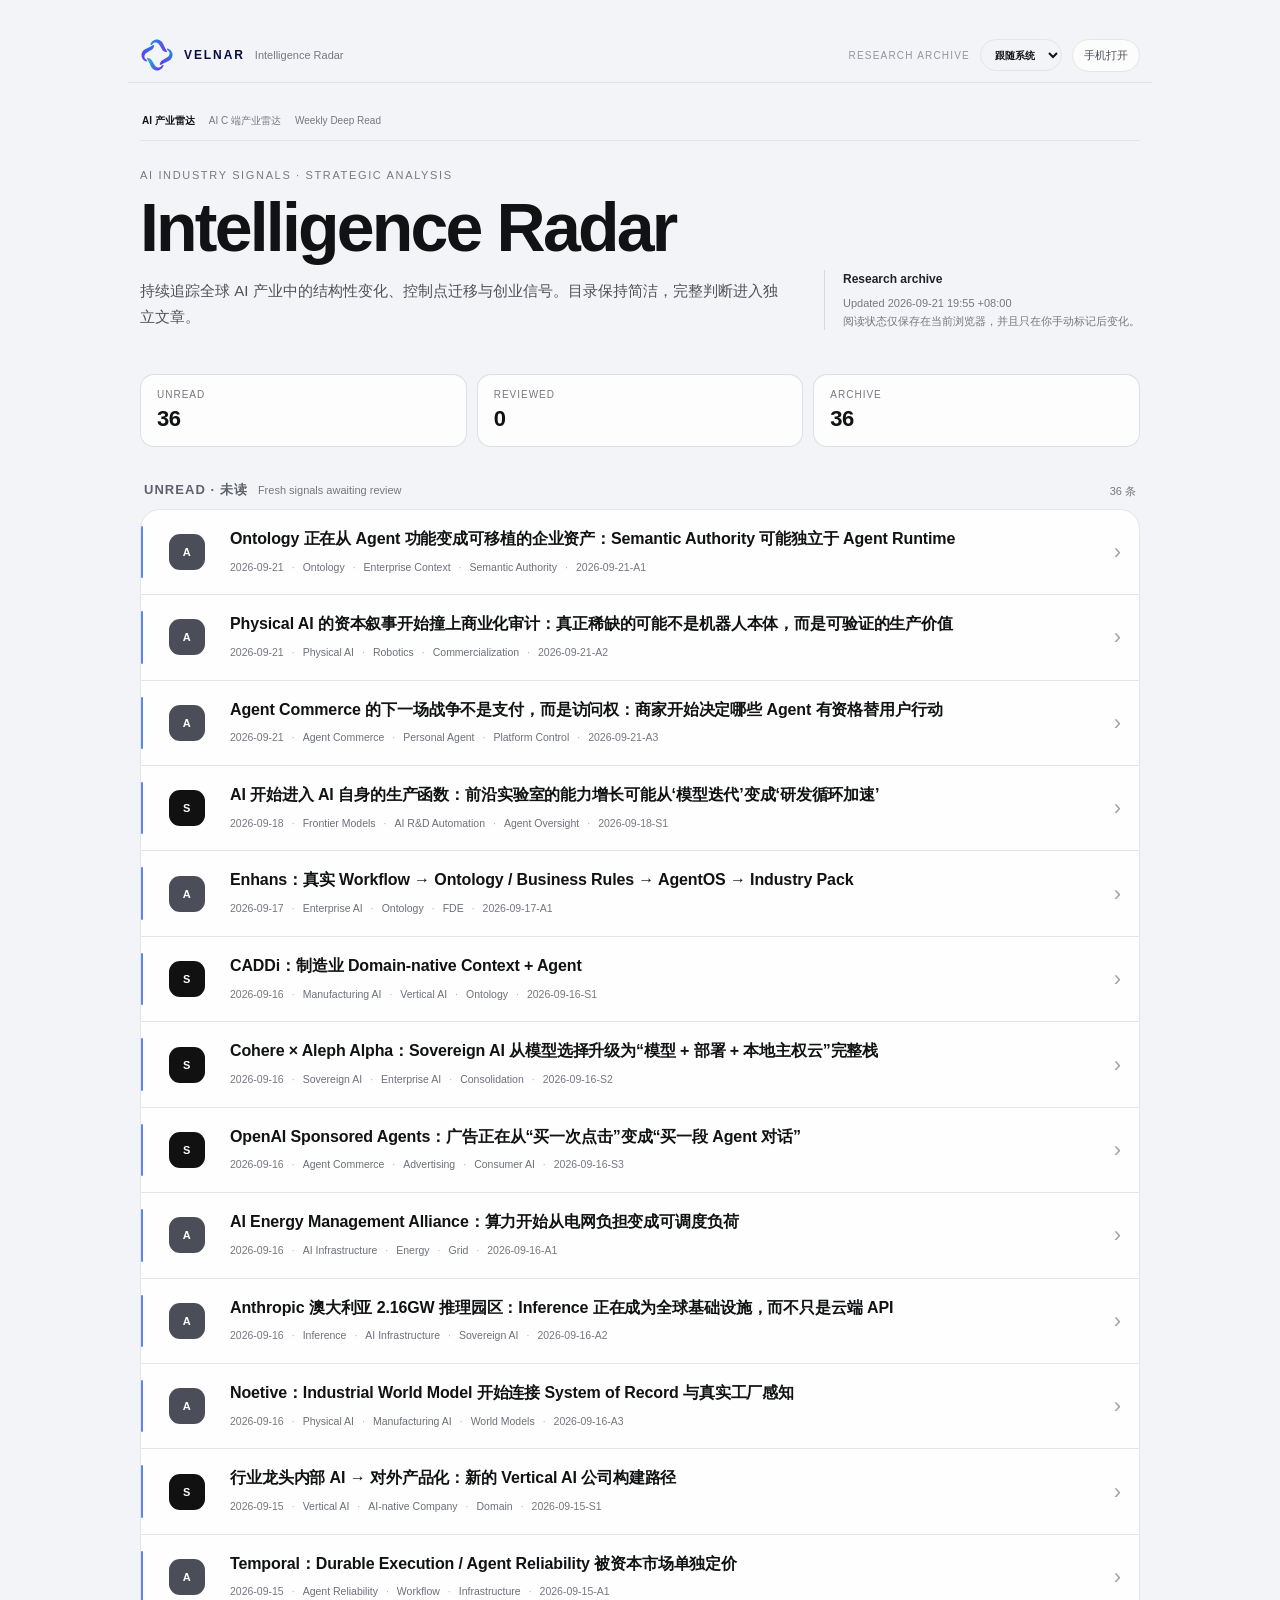
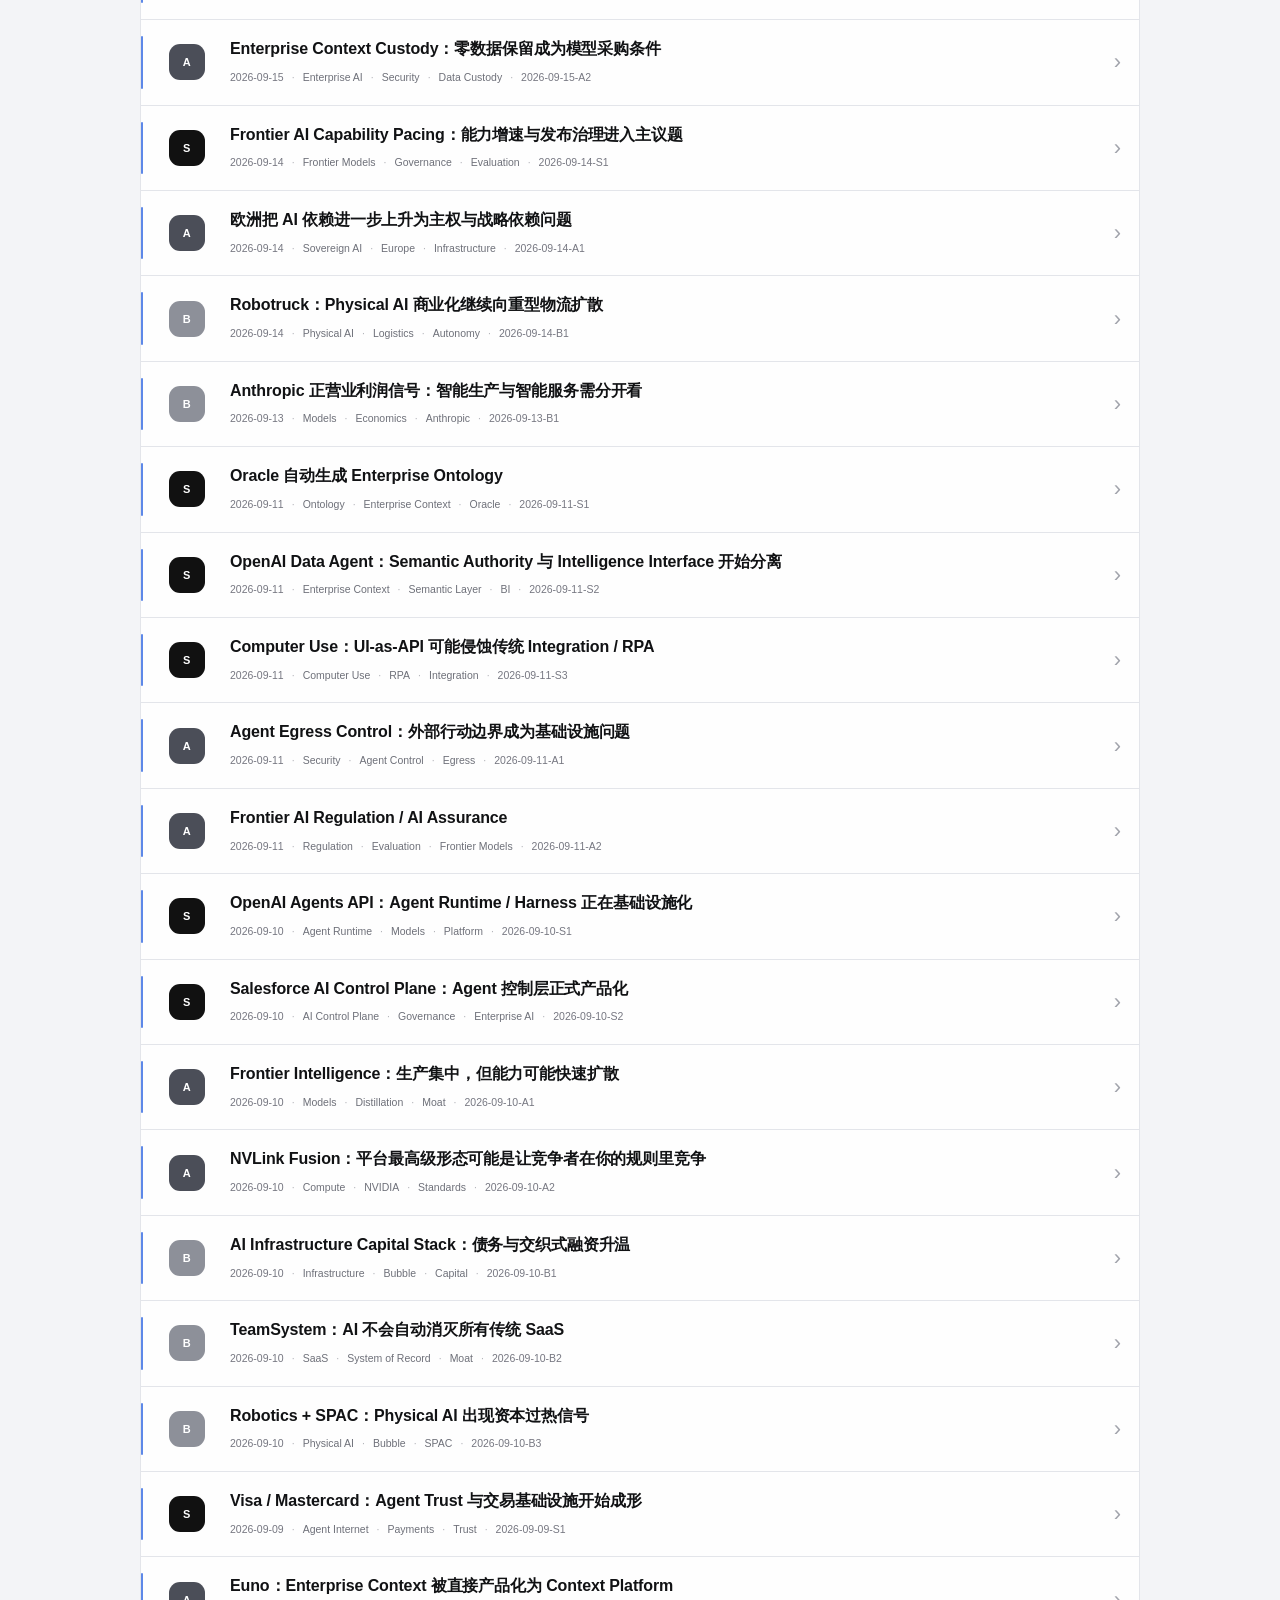
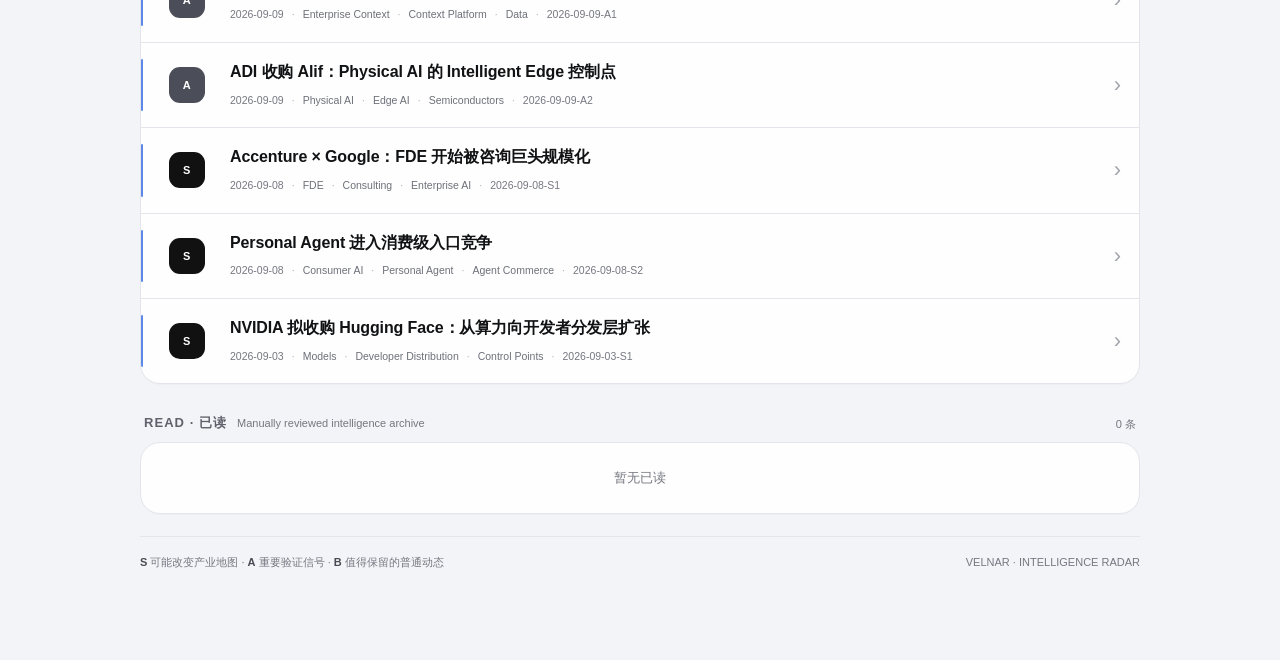
==== index.html @ 8a19d19d "Segment Industry Radar index" ====
<!doctype html>
<html lang="zh-CN">
<head>
<meta charset="utf-8">
<meta name="viewport" content="width=device-width,initial-scale=1,viewport-fit=cover">
<meta name="description" content="VELNAR Intelligence Radar — AI Industry Signals & Strategic Analysis">
<meta name="theme-color" content="#f3f4f7">
<meta name="mobile-web-app-capable" content="yes">
<meta name="apple-mobile-web-app-capable" content="yes">
<meta name="apple-mobile-web-app-status-bar-style" content="default">
<meta name="apple-mobile-web-app-title" content="VELNAR Radar">
<meta property="og:type" content="website">
<meta property="og:title" content="VELNAR Intelligence Radar">
<meta property="og:description" content="AI Industry Signals & Strategic Analysis">
<meta property="og:url" content="https://zixinliao21-web.github.io/-ai-industry-radar/">
<title>VELNAR Intelligence Radar</title>
<link rel="canonical" href="https://zixinliao21-web.github.io/-ai-industry-radar/">
<link rel="manifest" href="./manifest.webmanifest">
<link rel="icon" href="./assets/velnar-symbol.svg" type="image/svg+xml">
<style>
:root{--bg:#f3f4f7;--card:#fff;--text:#111214;--muted:#767781;--line:#e3e5ea;--line-strong:#d7d9e1;--brand:#080c43;--soft:#f8f8fa;--accent:#396ee3;--ease-velnar:cubic-bezier(.23,1,.32,1);--dur-press:120ms;--dur-hover:160ms;--dur-state:220ms;--dur-enter:240ms;--dur-brand:560ms}
*{box-sizing:border-box}html{background:var(--bg);scroll-behavior:smooth}body{margin:0;min-height:100dvh;background:var(--bg);color:var(--text);font-family:-apple-system,BlinkMacSystemFont,"SF Pro Text","PingFang SC","Helvetica Neue",Arial,sans-serif;-webkit-font-smoothing:antialiased;-webkit-text-size-adjust:100%}button,input{font:inherit}a{color:inherit}.skip-link{position:fixed;left:14px;top:10px;z-index:1000;transform:translateY(-140%);background:#111;color:#fff;padding:8px 11px;border-radius:8px;font-size:12px;text-decoration:none;transition:transform var(--dur-state) var(--ease-velnar)}.skip-link:focus{transform:translateY(0)}
.shell{max-width:1040px;margin:0 auto;padding:max(28px,env(safe-area-inset-top)) max(20px,env(safe-area-inset-right)) calc(88px + env(safe-area-inset-bottom)) max(20px,env(safe-area-inset-left))}.brandbar{position:sticky;top:max(6px,env(safe-area-inset-top));z-index:90;display:flex;align-items:center;justify-content:space-between;gap:16px;margin:0 -12px 52px;padding:10px 12px;border:1px solid rgba(215,217,225,.72);border-radius:16px;background:rgba(243,244,247,.86);box-shadow:0 8px 28px rgba(17,18,20,.035);backdrop-filter:blur(18px) saturate(125%);-webkit-backdrop-filter:blur(18px) saturate(125%);opacity:1;transform:none;animation:brandIn var(--dur-brand,560ms) var(--ease-velnar) 60ms forwards}.brandlock{display:flex;align-items:center;gap:10px}.brandmark{width:34px;height:34px;display:block;transform:none;animation:markIn var(--dur-brand,560ms) var(--ease-velnar) 60ms forwards}.brandname{font-size:12px;font-weight:800;letter-spacing:.16em;color:var(--brand)}.brandtag{font-size:11px;color:var(--muted)}.brand-actions{display:flex;align-items:center;gap:10px}.archive-mark{font-size:10px;letter-spacing:.12em;text-transform:uppercase;color:#92949c}.mobile-open{border:1px solid var(--line);background:rgba(255,255,255,.78);color:#4b4d56;border-radius:999px;padding:8px 11px;font-size:11px;cursor:pointer;transition:background var(--dur-hover) ease,transform var(--dur-hover) var(--ease-velnar),border-color var(--dur-hover) ease}.mobile-open:active{transform:scale(.98)}.mobile-open:focus-visible{outline:none;box-shadow:0 0 0 3px rgba(57,110,227,.15),0 0 0 1px rgba(57,110,227,.5)}
.hero{display:grid;grid-template-columns:minmax(0,1fr) auto;gap:32px;align-items:end;margin-bottom:44px}.eyebrow{font-size:11px;letter-spacing:.15em;text-transform:uppercase;color:#777985;margin-bottom:14px}.hero h1{font-size:clamp(42px,6vw,68px);line-height:.96;letter-spacing:-2.8px;margin:0;max-width:720px;text-wrap:balance}.hero p{margin:18px 0 0;max-width:640px;font-size:15px;line-height:1.72;color:#50515a}.hero-note{min-width:210px;border-left:1px solid var(--line-strong);padding-left:18px;color:var(--muted);font-size:11px;line-height:1.65}.hero-note b{display:block;color:#22232a;font-size:12px;margin-bottom:4px;font-weight:650}.updated{font-variant-numeric:tabular-nums}
.stats{display:grid;grid-template-columns:repeat(3,1fr);gap:10px;margin:0 0 34px}.stat{background:rgba(255,255,255,.78);border:1px solid rgba(220,222,229,.95);border-radius:14px;padding:14px 16px}.stat-link{display:block;text-decoration:none;cursor:pointer;outline:none;transition:background var(--dur-hover) ease,border-color var(--dur-hover) ease,transform var(--dur-hover) var(--ease-velnar)}.stat-link:active{transform:scale(.992)}.stat-link:focus-visible{box-shadow:0 0 0 3px rgba(57,110,227,.16),0 0 0 1px rgba(57,110,227,.48)}.stat-label{font-size:10px;letter-spacing:.1em;text-transform:uppercase;color:var(--muted);margin-bottom:6px}.stat-value{font-size:22px;letter-spacing:-.5px;font-weight:700;font-variant-numeric:tabular-nums}
.section{margin-top:30px;scroll-margin-top:74px}.section-head{display:flex;justify-content:space-between;align-items:flex-end;gap:20px;padding:0 4px 10px}.section-title-wrap{display:flex;align-items:baseline;gap:10px}.section-title{font-size:13px;font-weight:760;letter-spacing:.08em;color:#5f616c}.section-desc{font-size:11px;color:var(--muted)}.section-count{font-size:11px;color:var(--muted);font-variant-numeric:tabular-nums}.list{background:rgba(255,255,255,.9);border:1px solid var(--line);border-radius:20px;overflow:hidden;box-shadow:0 1px 0 rgba(17,18,20,.02)}.empty{padding:26px;color:var(--muted);font-size:13px;text-align:center}
.item{display:grid;grid-template-columns:56px minmax(0,1fr) auto;gap:15px;align-items:center;padding:18px;border-bottom:1px solid var(--line);text-decoration:none;cursor:pointer;opacity:1;transform:none;transition:background var(--dur-hover) ease,transform var(--dur-hover) var(--ease-velnar),opacity var(--dur-state) ease;outline:none;position:relative}.item:last-child{border-bottom:0}.item.reveal{animation:itemReveal var(--dur-enter) var(--ease-velnar) var(--delay,0ms) backwards}.item:active{transform:scale(.997)}.item:focus-visible{box-shadow:inset 0 0 0 2px rgba(57,110,227,.45);background:#fbfbfc}.grade-wrap{display:flex;align-items:center;justify-content:center}.grade{width:36px;height:36px;border-radius:11px;display:grid;place-items:center;background:#111;color:#fff;font-size:11px;font-weight:800;letter-spacing:.04em;transition:transform var(--dur-hover) var(--ease-velnar)}.grade.A{background:#4b4e58}.grade.B{background:#8d9099}.content{min-width:0}.title{font-size:16px;font-weight:660;line-height:1.42;letter-spacing:-.12px;text-wrap:pretty}.meta{display:flex;gap:8px;align-items:center;flex-wrap:wrap;margin-top:7px;font-size:10.5px;color:var(--muted);line-height:1.4;font-variant-numeric:tabular-nums}.meta .sep{opacity:.55}.theme{padding:2px 0;color:#6e7079}.arrow{font-size:22px;color:#a2a4ac;transition:transform var(--dur-hover) var(--ease-velnar)}.unread .item::before{content:"";position:absolute;left:0;top:16px;bottom:16px;width:2px;border-radius:2px;background:var(--accent);opacity:.82}.read .item{opacity:.58;background:#fafafa}.read .title{font-weight:560}.read .grade{filter:saturate(.75)}.read .item.just-read{animation:readTransition .52s var(--ease-velnar)}
.legend{margin-top:22px;padding-top:16px;border-top:1px solid var(--line);font-size:11px;color:var(--muted);line-height:1.7;display:flex;justify-content:space-between;gap:20px;flex-wrap:wrap}.legend strong{color:#484a53;font-weight:650}.error{background:#fff;border:1px solid var(--line);border-radius:14px;padding:18px;color:#666;font-size:13px}
dialog{border:0;padding:0;background:transparent;max-width:none}dialog::backdrop{background:rgba(18,19,24,.34);backdrop-filter:blur(5px)}.qr-card{width:min(92vw,390px);background:#fff;border:1px solid var(--line);border-radius:22px;padding:22px;box-shadow:0 20px 70px rgba(17,18,20,.18)}.qr-head{display:flex;align-items:flex-start;justify-content:space-between;gap:16px}.qr-title{font-size:18px;font-weight:720;letter-spacing:-.25px}.qr-sub{margin-top:5px;font-size:12px;line-height:1.55;color:var(--muted)}.qr-close{width:36px;height:36px;border-radius:50%;border:1px solid var(--line);background:#fff;cursor:pointer;color:#555}.qr-code{display:block;width:220px;height:220px;margin:20px auto 14px;padding:10px;border:1px solid var(--line);border-radius:16px;background:#fff}.qr-url{font-size:11px;line-height:1.5;color:#646670;word-break:break-all;text-align:center}.qr-actions{display:grid;grid-template-columns:1fr 1fr;gap:8px;margin-top:16px}.qr-action{min-height:44px;border:1px solid var(--line);border-radius:12px;background:#f8f8fa;color:#2d2e34;cursor:pointer}.qr-tip{margin-top:14px;padding-top:13px;border-top:1px solid var(--line);font-size:11px;line-height:1.6;color:var(--muted)}
.toast{position:fixed;left:50%;bottom:calc(22px + env(safe-area-inset-bottom));z-index:1100;transform:translate(-50%,10px);opacity:0;pointer-events:none;padding:9px 12px;border-radius:999px;background:#15161a;color:#fff;font-size:11px;transition:opacity var(--dur-state) ease,transform var(--dur-state) var(--ease-velnar)}.toast.visible{opacity:1;transform:translate(-50%,0)}
@keyframes brandIn{from{opacity:0;transform:translateY(4px)}to{opacity:1;transform:translateY(0)}}@keyframes markIn{from{transform:scale(.96)}to{transform:scale(1)}}@keyframes itemReveal{from{opacity:0;transform:translateY(6px)}to{opacity:1;transform:translateY(0)}}@keyframes readTransition{0%{opacity:1;background:#f5f8ff;transform:translateY(-2px)}45%{opacity:.8;background:#fafbff}100%{opacity:.58;background:#fafafa;transform:translateY(0)}}
@media(hover:hover) and (pointer:fine){.item:hover{background:#fbfbfc;transform:translateX(3px)}.item:hover .grade{transform:scale(1.035)}.item:hover .arrow{transform:translateX(4px)}.read .item:hover{background:#f7f7f8;opacity:.72}.stat-link:hover{background:#fff;border-color:var(--line-strong);transform:translateY(-2px)}.mobile-open:hover{background:#fff;border-color:var(--line-strong);transform:translateY(-1px)}}
@media(max-width:760px){.shell{padding:max(18px,env(safe-area-inset-top)) max(12px,env(safe-area-inset-right)) calc(60px + env(safe-area-inset-bottom)) max(12px,env(safe-area-inset-left))}.brandbar{margin:0 -4px 34px;padding:8px 9px;border-radius:14px}.brandtag,.archive-mark{display:none}.hero{grid-template-columns:1fr;gap:20px}.hero h1{font-size:44px;letter-spacing:-1.9px}.hero-note{border-left:0;border-top:1px solid var(--line);padding:14px 0 0}.stat{padding:12px}.stat-value{font-size:19px}.item{grid-template-columns:44px minmax(0,1fr) auto;padding:16px 13px;gap:11px;min-height:74px}.grade{width:32px;height:32px}.title{font-size:15.5px}.section-desc{display:none}.mobile-open{min-height:40px}}
@media(max-width:480px){.hero h1{font-size:39px}.stats{gap:7px}.stat{padding:11px 9px}.stat-label{font-size:9px;letter-spacing:.06em}.stat-value{font-size:18px}.item{grid-template-columns:38px minmax(0,1fr) auto}.grade{width:30px;height:30px;border-radius:9px}.unread .item::before{top:14px;bottom:14px}.qr-actions{grid-template-columns:1fr}}
@media(prefers-reduced-motion:reduce){.brandbar{animation:none!important;opacity:1!important;transform:none!important}.brandmark{animation:none!important;transform:none!important}html{scroll-behavior:auto}.brandbar,.brandmark,.item,.read .item.just-read,.skip-link,.stat-link,.mobile-open,.toast{animation:none!important;transition:none!important;transform:none!important}.brandbar{opacity:1}.item{opacity:1}.read .item{opacity:.58}.toast.visible{opacity:1}}
</style>
<link rel="stylesheet" href="./assets/radar-runtime.css">
<script defer src="./assets/radar-runtime.js"></script>
</head>
<body>
<a class="skip-link" href="#content">跳到内容</a>
<main class="shell" id="content">
  <div class="brandbar"><div class="brandlock"><img class="brandmark" src="./assets/velnar-symbol.svg" alt="VELNAR"><span class="brandname">VELNAR</span><span class="brandtag">Intelligence Radar</span></div><div class="brand-actions"><span class="archive-mark">Research archive</span><button class="mobile-open" id="mobileOpenBtn" type="button">手机打开</button></div></div>
  <section class="hero" aria-labelledby="pageTitle"><div><div class="eyebrow">AI Industry Signals · Strategic Analysis</div><h1 id="pageTitle">Intelligence Radar</h1><p>持续追踪全球 AI 产业中的结构性变化、控制点迁移与创业信号。目录保持简洁，完整判断进入独立文章。</p></div><div class="hero-note"><b>Research archive</b><span id="updated" class="updated"></span><br>阅读状态仅保存在当前浏览器，并且只在你手动标记后变化。</div></section>
  <div class="stats" id="stats" aria-label="Radar statistics"></div>
  <section class="section unread" id="unreadSection" aria-labelledby="unreadHeading"><div class="section-head"><div class="section-title-wrap"><div class="section-title" id="unreadHeading">UNREAD · 未读</div><div class="section-desc">Fresh signals awaiting review</div></div><div class="section-count" id="unreadCount"></div></div><div class="list" id="unreadList"></div></section>
  <section class="section read" id="readSection" aria-labelledby="readHeading"><div class="section-head"><div class="section-title-wrap"><div class="section-title" id="readHeading">READ · 已读</div><div class="section-desc">Manually reviewed intelligence archive</div></div><div class="section-count" id="readCount"></div></div><div class="list" id="readList"></div></section>
  <div class="legend"><span><strong>S</strong> 可能改变产业地图 · <strong>A</strong> 重要验证信号 · <strong>B</strong> 值得保留的普通动态</span><span>VELNAR · INTELLIGENCE RADAR</span></div>
</main>
<dialog id="qrDialog" aria-labelledby="qrTitle"><div class="qr-card"><div class="qr-head"><div><div class="qr-title" id="qrTitle">在手机上打开 Radar</div><div class="qr-sub">用手机相机扫描二维码，或复制公网地址。</div></div><button class="qr-close" id="qrCloseBtn" type="button" aria-label="关闭">×</button></div><img class="qr-code" src="./assets/radar-qr.svg" alt="VELNAR Intelligence Radar 公网二维码"><div class="qr-url" id="publicUrl">https://zixinliao21-web.github.io/-ai-industry-radar/</div><div class="qr-actions"><button class="qr-action" id="copyUrlBtn" type="button">复制公网地址</button><button class="qr-action" id="shareUrlBtn" type="button">系统分享</button></div><div class="qr-tip">iPhone：Safari 打开后点“分享”→“添加到主屏幕”。Android：Chrome 菜单中可选择“添加到主屏幕 / 安装应用”。</div></div></dialog>
<div class="toast" id="toast" role="status" aria-live="polite"></div>
<script>
const READ_KEY='ai-industry-radar-read-v1';const LAST_OPENED_KEY='ai-industry-radar-last-opened-v1';const RETURN_SCROLL_KEY='ai-industry-radar-return-scroll-v1';const PUBLIC_URL='https://zixinliao21-web.github.io/-ai-industry-radar/';let items=[];let toastTimer=null;
function parseStoredSet(key){try{const value=JSON.parse(localStorage.getItem(key)||'[]');return new Set(Array.isArray(value)?value:[])}catch{return new Set()}}let readSet=parseStoredSet(READ_KEY);
function esc(v){return String(v??'').replace(/[&<>"']/g,c=>({'&':'&amp;','<':'&lt;','>':'&gt;','"':'&quot',"'":'&#39;'}[c]))}
function showToast(text){toast.textContent=text;toast.classList.add('visible');clearTimeout(toastTimer);toastTimer=setTimeout(()=>toast.classList.remove('visible'),1600)}
function rememberReturn(){try{sessionStorage.setItem(RETURN_SCROLL_KEY,String(window.scrollY))}catch{}}
async function copyPublicUrl(){try{await navigator.clipboard.writeText(PUBLIC_URL);showToast('公网地址已复制')}catch{showToast('复制失败，请长按地址复制')}}
async function sharePublicUrl(){if(navigator.share){try{await navigator.share({title:'VELNAR Intelligence Radar',text:'AI Industry Signals & Strategic Analysis',url:PUBLIC_URL});return}catch(err){if(err&&err.name==='AbortError')return}}await copyPublicUrl()}
function openMobileAccess(){const coarse=matchMedia('(pointer:coarse)').matches;if(coarse&&navigator.share){sharePublicUrl();return}qrDialog.showModal()}
mobileOpenBtn.addEventListener('click',openMobileAccess);qrCloseBtn.addEventListener('click',()=>qrDialog.close());copyUrlBtn.addEventListener('click',copyPublicUrl);shareUrlBtn.addEventListener('click',sharePublicUrl);qrDialog.addEventListener('click',e=>{if(e.target===qrDialog)qrDialog.close()});
function card(e,index,isRead,justReadId){const themes=e.themes||[];const cls='item '+(e.id===justReadId&&isRead?'just-read':'reveal');const delay=Math.min(index,5)*28;const href='./article.html?id='+encodeURIComponent(e.id);const meta=[esc(e.date),...themes.slice(0,3).map(t=>'<span class="theme">'+esc(t)+'</span>'),esc(e.id)];return '<a class="'+cls+'" style="--delay:'+delay+'ms" href="'+href+'" onclick="rememberReturn()" aria-label="阅读 '+esc(e.title)+'"><div class="grade-wrap"><div class="grade '+esc(e.grade)+'">'+esc(e.grade)+'</div></div><div class="content"><div class="title">'+esc(e.title)+'</div><div class="meta">'+meta.join('<span class="sep">·</span>')+'</div></div><div class="arrow" aria-hidden="true">›</div></a>'}
function restoreScroll(){let raw=null;try{raw=sessionStorage.getItem(RETURN_SCROLL_KEY);sessionStorage.removeItem(RETURN_SCROLL_KEY)}catch{}if(raw===null)return;const y=Number(raw);if(Number.isFinite(y))requestAnimationFrame(()=>window.scrollTo(0,y))}
function render(){readSet=parseStoredSet(READ_KEY);let justReadId='';try{justReadId=sessionStorage.getItem(LAST_OPENED_KEY)||''}catch{}const sorted=[...items].sort((a,b)=>b.date.localeCompare(a.date)||({S:0,A:1,B:2}[a.grade]-{S:0,A:1,B:2}[b.grade]));const unread=sorted.filter(x=>!readSet.has(x.id));const read=sorted.filter(x=>readSet.has(x.id));unreadList.innerHTML=unread.length?unread.map((x,i)=>card(x,i,false,justReadId)).join(''):'<div class="empty">暂无未读</div>';readList.innerHTML=read.length?read.map((x,i)=>card(x,i,true,justReadId)).join(''):'<div class="empty">暂无已读</div>';unreadCount.textContent=unread.length+' 条';readCount.textContent=read.length+' 条';stats.innerHTML='<a class="stat stat-link" href="#unreadSection" aria-label="跳到未读目录"><div class="stat-label">Unread</div><div class="stat-value">'+unread.length+'</div></a><a class="stat stat-link" href="#readSection" aria-label="跳到已读目录"><div class="stat-label">Reviewed</div><div class="stat-value">'+read.length+'</div></a><div class="stat"><div class="stat-label">Archive</div><div class="stat-value">'+items.length+'</div></div>';if(justReadId)setTimeout(()=>{try{sessionStorage.removeItem(LAST_OPENED_KEY)}catch{}},900);restoreScroll()}
async function loadIndustryIndex(){
  const stamp=Date.now();
  const r=await fetch('./news-index.json?ts='+stamp,{cache:'no-store'});
  if(!r.ok)throw new Error('Index HTTP '+r.status);
  const data=await r.json();
  if(Array.isArray(data.items))return data;
  if(data.storage!=='segmented_index'||!Array.isArray(data.segments))throw new Error('Unsupported Industry index schema');
  const paths=data.segments.map(x=>x&&x.path).filter(x=>typeof x==='string'&&/^news-index-segments\/segment-\d+\.json$/.test(x));
  if(paths.length!==data.segments.length)throw new Error('Industry index manifest invalid');
  const shards=await Promise.all(paths.map(async path=>{
    const res=await fetch('./'+path+'?ts='+stamp,{cache:'no-store'});
    if(!res.ok)throw new Error('Index segment HTTP '+res.status);
    const shard=await res.json();
    return Array.isArray(shard.items)?shard.items:[];
  }));
  const items=shards.flat();
  if(Number.isFinite(Number(data.item_count))&&items.length!==Number(data.item_count))throw new Error('Industry index count mismatch');
  return{updated_at:data.updated_at||'',items};
}
async function load(){try{const data=await loadIndustryIndex();items=data.items||[];updated.textContent='Updated '+(data.updated_at||'—');render()}catch(err){unreadList.innerHTML='<div class="error">新闻数据加载失败，请稍后刷新。 '+esc(err.message)+'</div>'}}
if('serviceWorker'in navigator)window.addEventListener('load',()=>navigator.serviceWorker.register('./service-worker.js').catch(()=>{}));window.addEventListener('pageshow',()=>{if(items.length)render()});load();
</script>
</body>
</html>
---- assets/radar-runtime.css ----
.brandbar{top:0!important;border:0!important;border-bottom:1px solid rgba(17,18,20,.075)!important;border-radius:0!important;background:#f3f4f7!important;box-shadow:none!important;backdrop-filter:none!important;-webkit-backdrop-filter:none!important}
.toc-shell{top:45px!important;margin-top:0!important;background:var(--bg)!important;padding-top:0!important;z-index:70!important}.toc{background:var(--bg)!important;backdrop-filter:none!important;-webkit-backdrop-filter:none!important}
.velnar-theme-select{appearance:auto;min-height:32px;border:1px solid var(--line);border-radius:999px;background:var(--bg);color:var(--text);padding:5px 10px;font:600 10px/1.2 -apple-system,BlinkMacSystemFont,"SF Pro Text","PingFang SC","Helvetica Neue",Arial,sans-serif;outline:none;cursor:pointer}.velnar-theme-select:focus-visible{box-shadow:0 0 0 3px rgba(57,110,227,.16),0 0 0 1px rgba(57,110,227,.48)}.velnar-theme-wrap{display:flex;align-items:center;gap:10px}
@media(max-width:640px){.toc-shell{top:43px!important}.velnar-theme-select{max-width:78px;min-height:34px;padding:5px 7px;font-size:9.5px}.velnar-theme-wrap{gap:6px}.mode{display:none!important}}
@media(prefers-color-scheme:dark){html:not([data-theme="light"]){--bg:#111318;--card:#181a20;--text:#f2f3f5;--muted:#969aa5;--line:#2a2d35;--line-strong:#393d47;--brand:#f2f4ff;--soft:#17191f;--accent:#7f9cff;color-scheme:dark}}
html[data-theme="dark"]{--bg:#111318;--card:#181a20;--text:#f2f3f5;--muted:#969aa5;--line:#2a2d35;--line-strong:#393d47;--brand:#f2f4ff;--soft:#17191f;--accent:#7f9cff;color-scheme:dark}
html[data-theme="light"]{--bg:#f3f4f7;--card:#fff;--text:#111214;--muted:#767781;--line:#e3e5ea;--line-strong:#d7d9e1;--brand:#080c43;--soft:#f8f8fa;--accent:#396ee3;color-scheme:light}
@media(prefers-color-scheme:dark){
html:not([data-theme="light"]),html:not([data-theme="light"]) body{background:#111318!important;color:#f2f3f5!important}
html:not([data-theme="light"]) .brandbar{background:#111318!important;border-bottom-color:rgba(255,255,255,.085)!important}
html:not([data-theme="light"]) .brandname{color:#f3f5ff!important}html:not([data-theme="light"]) .brandtag,html:not([data-theme="light"]) .product,html:not([data-theme="light"]) .mode,html:not([data-theme="light"]) .archive-mark{color:#9297a3!important}
html:not([data-theme="light"]) .mobile-open,html:not([data-theme="light"]) .control,html:not([data-theme="light"]) .velnar-theme-select{background:#191c22!important;border-color:#30343d!important;color:#e7e9ee!important}
html:not([data-theme="light"]) .stat,html:not([data-theme="light"]) .list,html:not([data-theme="light"]) .article,html:not([data-theme="light"]) .toc,html:not([data-theme="light"]) .archive-link{background:#17191f!important;border-color:#2a2d35!important;box-shadow:none!important}
html:not([data-theme="light"]) .toc-shell{background:#111318!important}html:not([data-theme="light"]) .toc-link{color:#9ba1ad!important}html:not([data-theme="light"]) .toc-link.active{color:#f4f6fa!important}html:not([data-theme="light"]) .toc-link:hover,html:not([data-theme="light"]) .toc-link:focus-visible{color:#e5e9f0!important}html:not([data-theme="light"]) .toc-link::after{background:#7f9cff!important}
html:not([data-theme="light"]) .archive-label,html:not([data-theme="light"]) .archive-meta{color:#9ba1ad!important}html:not([data-theme="light"]) .archive-title{color:#e8ebf1!important}html:not([data-theme="light"]) .archive-link:hover,html:not([data-theme="light"]) .archive-link:focus-visible{background:#1d2129!important;border-color:#3a404c!important}html:not([data-theme="light"]) .archive-link:hover .archive-title,html:not([data-theme="light"]) .archive-link:focus-visible .archive-title{color:#fff!important}
html:not([data-theme="light"]) .item{background:#17191f!important;border-color:#292c34!important;color:#eceef2!important}html:not([data-theme="light"]) .item .title{color:#eef1f6!important}html:not([data-theme="light"]) .item .meta,html:not([data-theme="light"]) .item .theme{color:#9ba1ad!important}html:not([data-theme="light"]) .item .arrow{color:#747b88!important}html:not([data-theme="light"]) .unread .item::before{background:#7f9cff!important;opacity:.96!important}
html:not([data-theme="light"]) .read .item{background:#14161b!important;opacity:.66!important}html:not([data-theme="light"]) .read .item .title{color:#c8ccd4!important}html:not([data-theme="light"]) .read .item .meta,html:not([data-theme="light"]) .read .item .theme{color:#818793!important}
html:not([data-theme="light"]) .item:hover,html:not([data-theme="light"]) .item:focus-visible{background:#1d2129!important;opacity:1!important}html:not([data-theme="light"]) .item:active{background:#222731!important;opacity:1!important}html:not([data-theme="light"]) .item:hover .title,html:not([data-theme="light"]) .item:focus-visible .title,html:not([data-theme="light"]) .item:active .title{color:#fff!important}html:not([data-theme="light"]) .item:hover .meta,html:not([data-theme="light"]) .item:hover .theme,html:not([data-theme="light"]) .item:focus-visible .meta,html:not([data-theme="light"]) .item:focus-visible .theme,html:not([data-theme="light"]) .item:active .meta,html:not([data-theme="light"]) .item:active .theme{color:#b7beca!important}html:not([data-theme="light"]) .item:hover .arrow,html:not([data-theme="light"]) .item:focus-visible .arrow,html:not([data-theme="light"]) .item:active .arrow{color:#d2d7e0!important}html:not([data-theme="light"]) .item:focus-visible{box-shadow:inset 0 0 0 2px rgba(127,156,255,.58)!important}
html:not([data-theme="light"]) .grade{background:#f0f2f5!important;color:#111318!important}html:not([data-theme="light"]) .grade.A{background:#858a95!important;color:#fff!important}html:not([data-theme="light"]) .grade.B{background:#555b66!important;color:#fff!important}
html:not([data-theme="light"]) .title,html:not([data-theme="light"]) .article h1,html:not([data-theme="light"]) .stat-value{color:#eff1f4!important}html:not([data-theme="light"]) .hero p,html:not([data-theme="light"]) .hero-note,html:not([data-theme="light"]) .section-desc,html:not([data-theme="light"]) .section-count,html:not([data-theme="light"]) .meta,html:not([data-theme="light"]) .theme,html:not([data-theme="light"]) .legend,html:not([data-theme="light"]) .themes,html:not([data-theme="light"]) .reading-meta{color:#9599a4!important}html:not([data-theme="light"]) .deck,html:not([data-theme="light"]) .body{color:#d9dce2!important}html:not([data-theme="light"]) .question{background:#202229!important;border-color:#2d3038!important}html:not([data-theme="light"]) .sources a{border-color:#2a2d35!important;color:#dfe1e6!important}
html:not([data-theme="light"]) .share-shell,html:not([data-theme="light"]) .qr-card{background:#17191f!important;border-color:#2a2d35!important;color:#e7e9ee!important}html:not([data-theme="light"]) .share-action,html:not([data-theme="light"]) .share-close,html:not([data-theme="light"]) .qr-close,html:not([data-theme="light"]) .qr-action{background:#20232a!important;border-color:#343842!important;color:#e7e9ee!important}
}
html[data-theme="dark"],html[data-theme="dark"] body{background:#111318!important;color:#f2f3f5!important}html[data-theme="dark"] .brandbar{background:#111318!important;border-bottom-color:rgba(255,255,255,.085)!important}html[data-theme="dark"] .brandname{color:#f3f5ff!important}html[data-theme="dark"] .brandtag,html[data-theme="dark"] .product,html[data-theme="dark"] .mode,html[data-theme="dark"] .archive-mark{color:#9297a3!important}
html[data-theme="dark"] .mobile-open,html[data-theme="dark"] .control,html[data-theme="dark"] .velnar-theme-select{background:#191c22!important;border-color:#30343d!important;color:#e7e9ee!important}html[data-theme="dark"] .stat,html[data-theme="dark"] .list,html[data-theme="dark"] .article,html[data-theme="dark"] .toc,html[data-theme="dark"] .archive-link{background:#17191f!important;border-color:#2a2d35!important;box-shadow:none!important}html[data-theme="dark"] .toc-shell{background:#111318!important}html[data-theme="dark"] .toc-link{color:#9ba1ad!important}html[data-theme="dark"] .toc-link.active{color:#f4f6fa!important}html[data-theme="dark"] .toc-link:hover,html[data-theme="dark"] .toc-link:focus-visible{color:#e5e9f0!important}html[data-theme="dark"] .toc-link::after{background:#7f9cff!important}
html[data-theme="dark"] .archive-label,html[data-theme="dark"] .archive-meta{color:#9ba1ad!important}html[data-theme="dark"] .archive-title{color:#e8ebf1!important}html[data-theme="dark"] .archive-link:hover,html[data-theme="dark"] .archive-link:focus-visible{background:#1d2129!important;border-color:#3a404c!important}html[data-theme="dark"] .archive-link:hover .archive-title,html[data-theme="dark"] .archive-link:focus-visible .archive-title{color:#fff!important}
html[data-theme="dark"] .item{background:#17191f!important;border-color:#292c34!important;color:#eceef2!important}html[data-theme="dark"] .item .title{color:#eef1f6!important}html[data-theme="dark"] .item .meta,html[data-theme="dark"] .item .theme{color:#9ba1ad!important}html[data-theme="dark"] .item .arrow{color:#747b88!important}html[data-theme="dark"] .unread .item::before{background:#7f9cff!important;opacity:.96!important}html[data-theme="dark"] .read .item{background:#14161b!important;opacity:.66!important}html[data-theme="dark"] .read .item .title{color:#c8ccd4!important}html[data-theme="dark"] .read .item .meta,html[data-theme="dark"] .read .item .theme{color:#818793!important}html[data-theme="dark"] .item:hover,html[data-theme="dark"] .item:focus-visible{background:#1d2129!important;opacity:1!important}html[data-theme="dark"] .item:active{background:#222731!important;opacity:1!important}html[data-theme="dark"] .item:hover .title,html[data-theme="dark"] .item:focus-visible .title,html[data-theme="dark"] .item:active .title{color:#fff!important}html[data-theme="dark"] .item:hover .meta,html[data-theme="dark"] .item:hover .theme,html[data-theme="dark"] .item:focus-visible .meta,html[data-theme="dark"] .item:focus-visible .theme,html[data-theme="dark"] .item:active .meta,html[data-theme="dark"] .item:active .theme{color:#b7beca!important}html[data-theme="dark"] .item:hover .arrow,html[data-theme="dark"] .item:focus-visible .arrow,html[data-theme="dark"] .item:active .arrow{color:#d2d7e0!important}html[data-theme="dark"] .item:focus-visible{box-shadow:inset 0 0 0 2px rgba(127,156,255,.58)!important}html[data-theme="dark"] .grade{background:#f0f2f5!important;color:#111318!important}html[data-theme="dark"] .grade.A{background:#858a95!important;color:#fff!important}html[data-theme="dark"] .grade.B{background:#555b66!important;color:#fff!important}html[data-theme="dark"] .title,html[data-theme="dark"] .article h1,html[data-theme="dark"] .stat-value{color:#eff1f4!important}html[data-theme="dark"] .hero p,html[data-theme="dark"] .hero-note,html[data-theme="dark"] .section-desc,html[data-theme="dark"] .section-count,html[data-theme="dark"] .meta,html[data-theme="dark"] .theme,html[data-theme="dark"] .legend,html[data-theme="dark"] .themes,html[data-theme="dark"] .reading-meta{color:#9599a4!important}html[data-theme="dark"] .deck,html[data-theme="dark"] .body{color:#d9dce2!important}html[data-theme="dark"] .question{background:#202229!important;border-color:#2d3038!important}html[data-theme="dark"] .sources a{border-color:#2a2d35!important;color:#dfe1e6!important}html[data-theme="dark"] .share-shell,html[data-theme="dark"] .qr-card{background:#17191f!important;border-color:#2a2d35!important;color:#e7e9ee!important}html[data-theme="dark"] .share-action,html[data-theme="dark"] .share-close,html[data-theme="dark"] .qr-close,html[data-theme="dark"] .qr-action{background:#20232a!important;border-color:#343842!important;color:#e7e9ee!important}
.share-card{background:#fff!important;color:#111214!important;color-scheme:light}.share-card .share-brand-name{color:#080c43!important}.share-card .share-title{color:#111214!important}.share-card .share-product,.share-card .share-card-meta,.share-card .share-deck,.share-card .share-url,.share-card .share-qr-copy{color:#777983!important}.share-card .share-qr,.qr-code{background:#fff!important;color-scheme:light}
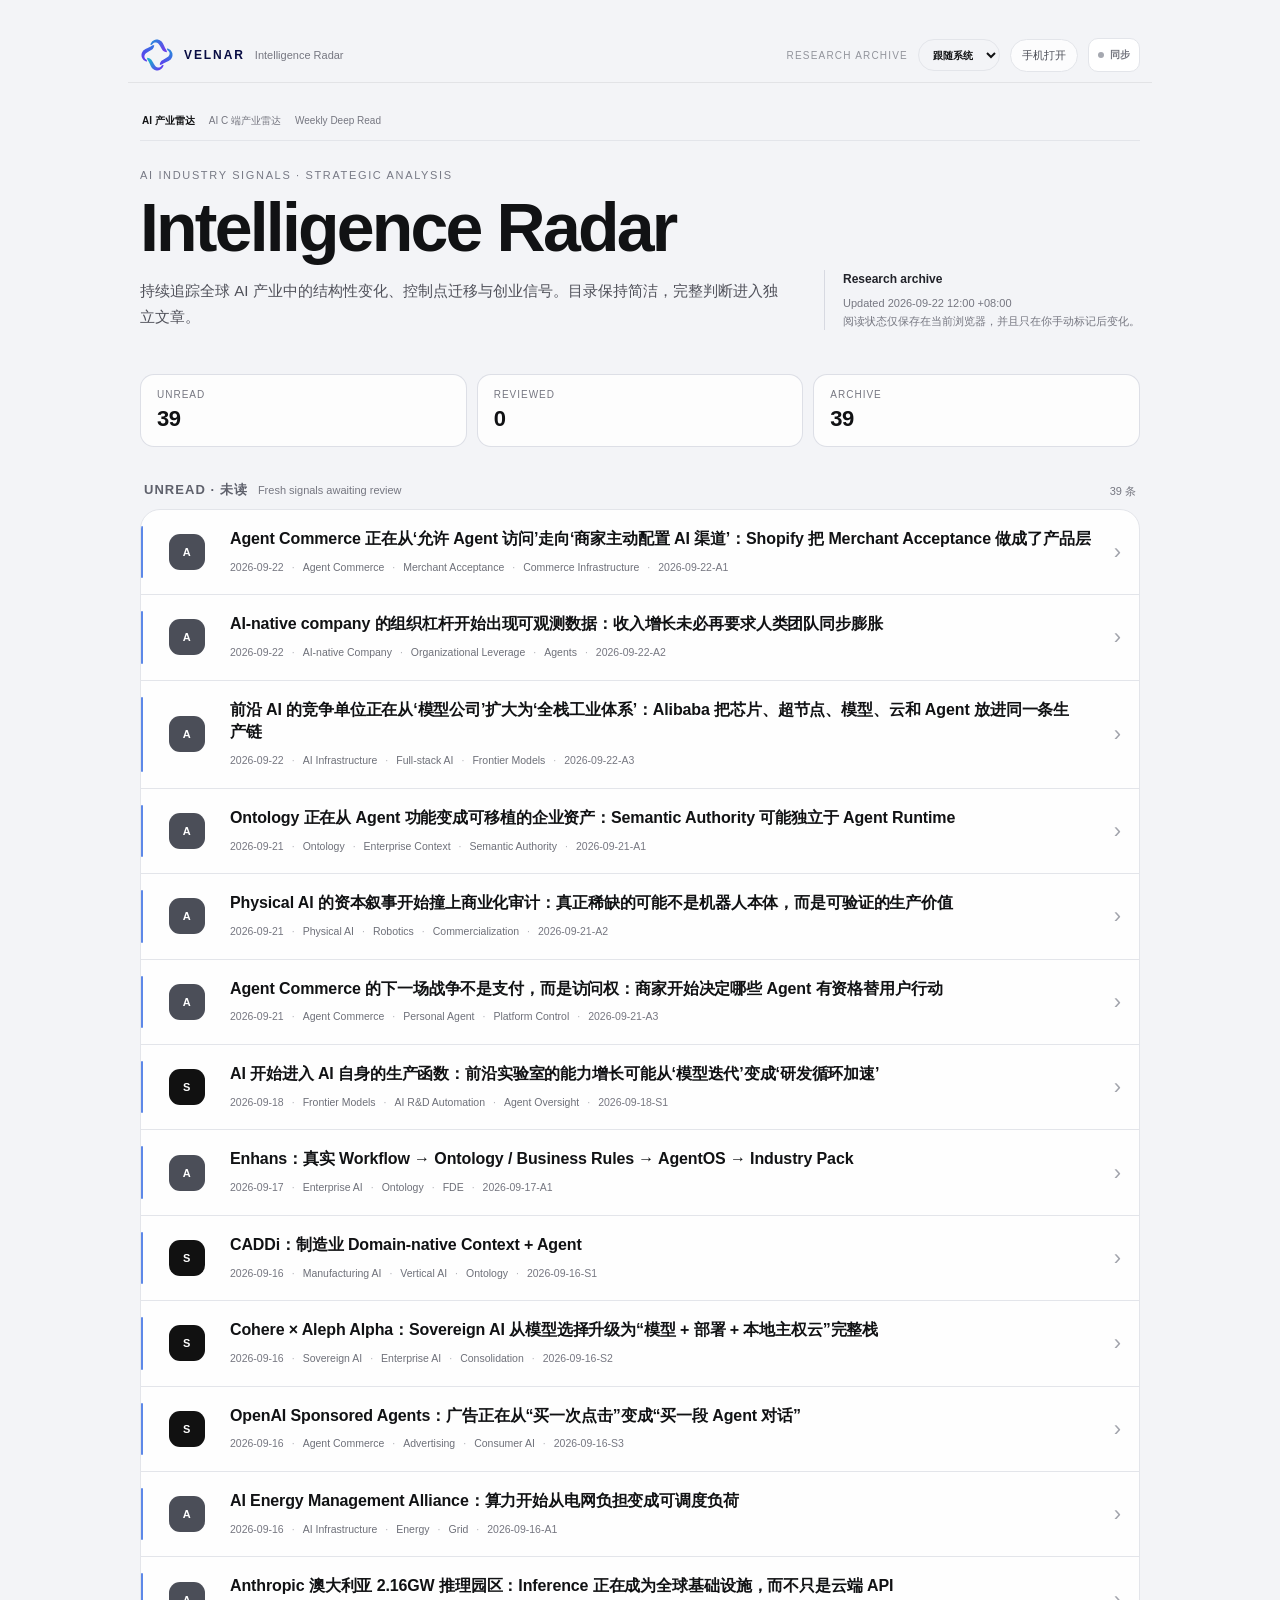
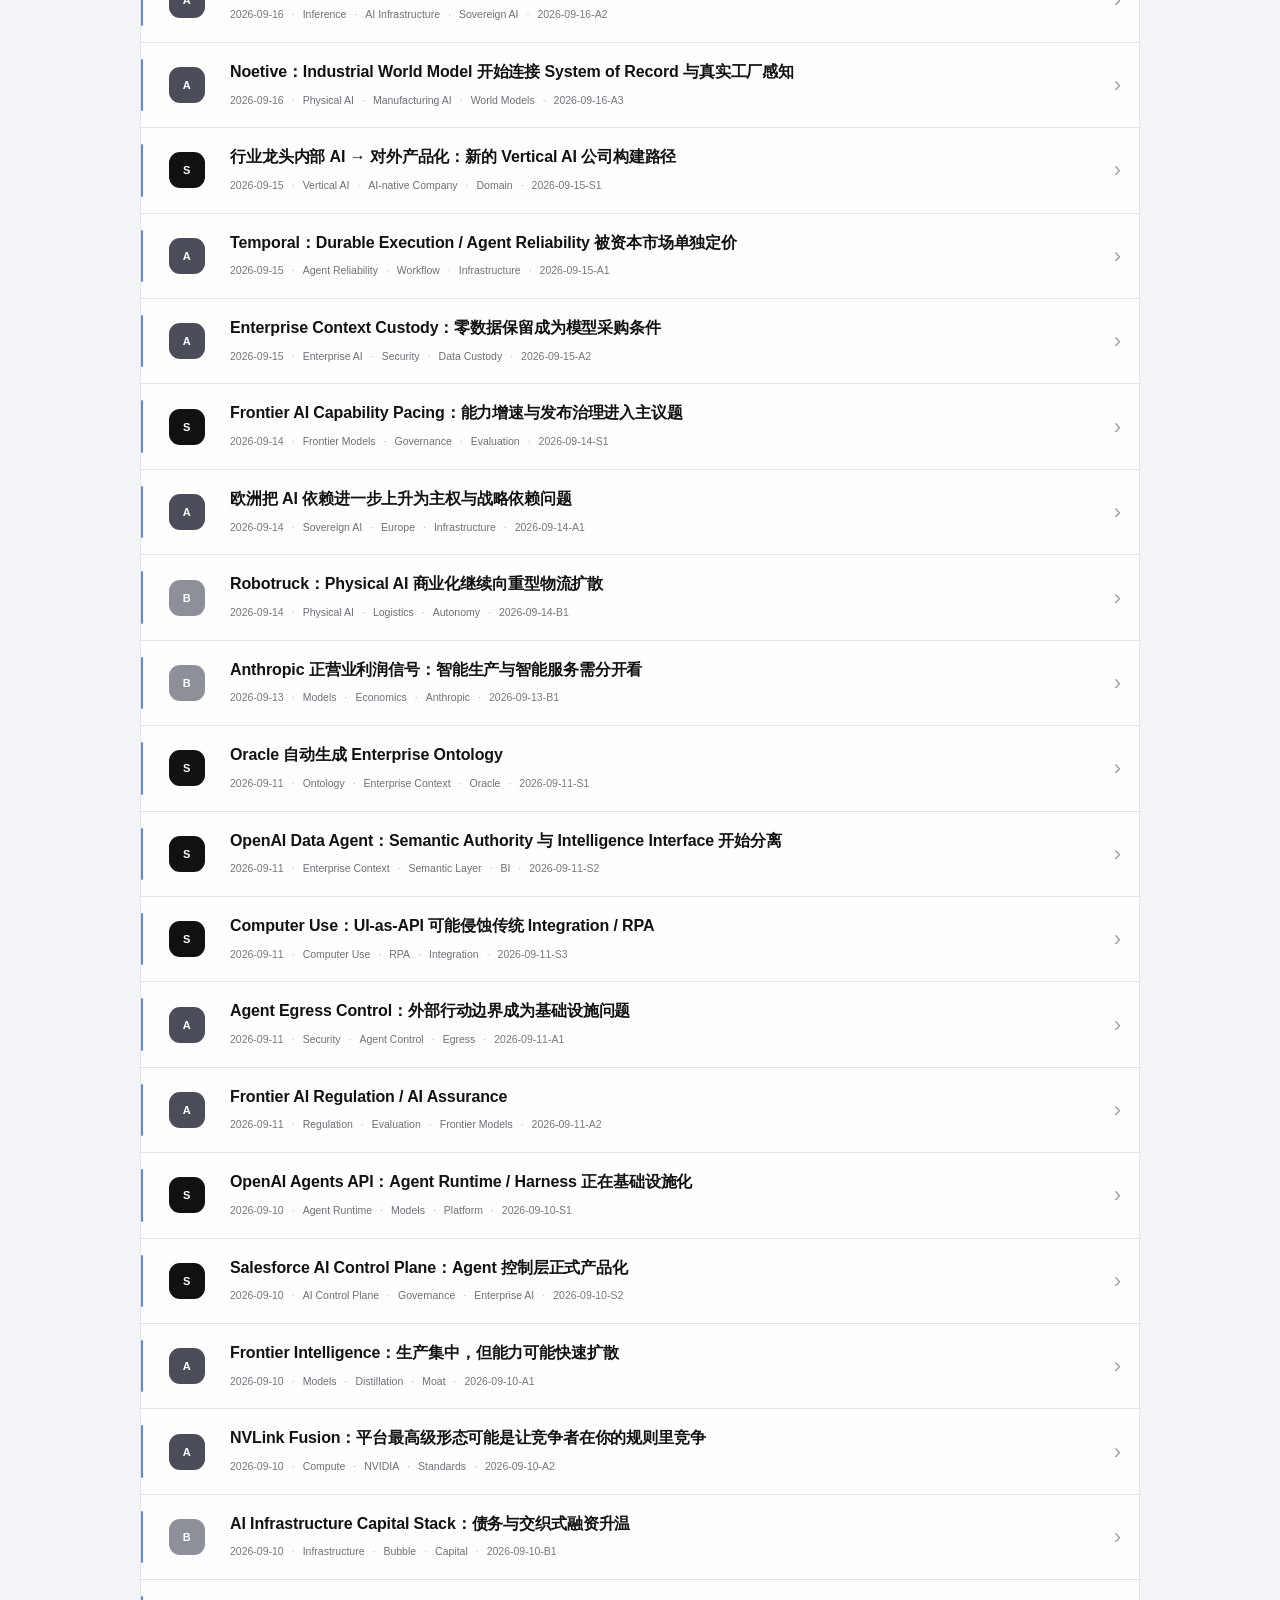
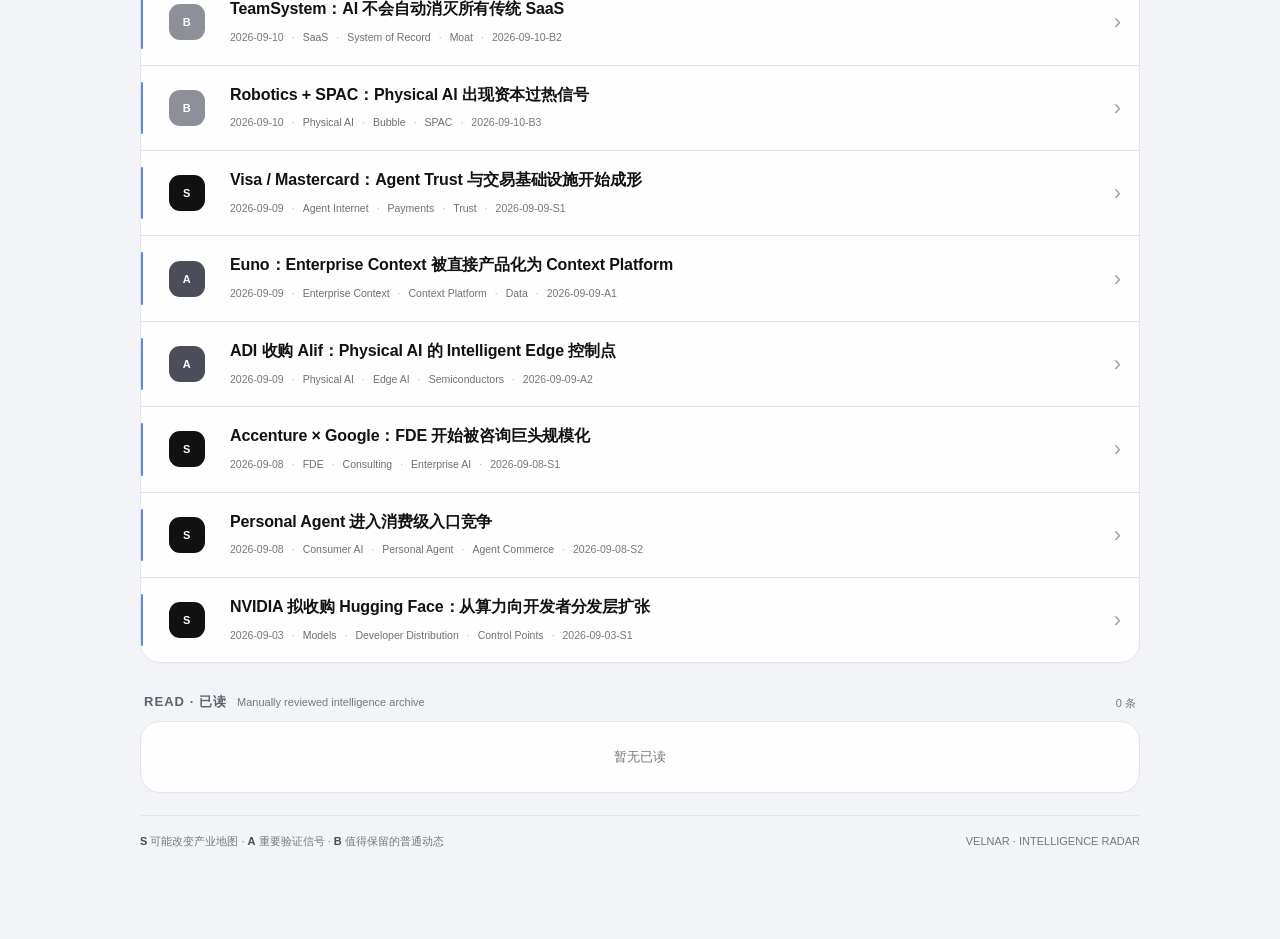
==== commit cbb81cc7: "Add cross-device reading sync" ====
--- a/index.html
+++ b/index.html
@@ -36,6 +36,7 @@
 </style>
 <link rel="stylesheet" href="./assets/radar-runtime.css">
 <script defer src="./assets/radar-runtime.js"></script>
+<script defer src="./assets/state-sync.js"></script>
 </head>
 <body>
 <a class="skip-link" href="#content">跳到内容</a>
@@ -82,6 +83,7 @@
   return{updated_at:data.updated_at||'',items};
 }
 async function load(){try{const data=await loadIndustryIndex();items=data.items||[];updated.textContent='Updated '+(data.updated_at||'—');render()}catch(err){unreadList.innerHTML='<div class="error">新闻数据加载失败，请稍后刷新。 '+esc(err.message)+'</div>'}}
+window.addEventListener('velnar:sync-applied',()=>{if(items.length)render()});
 if('serviceWorker'in navigator)window.addEventListener('load',()=>navigator.serviceWorker.register('./service-worker.js').catch(()=>{}));window.addEventListener('pageshow',()=>{if(items.length)render()});load();
 </script>
 </body>
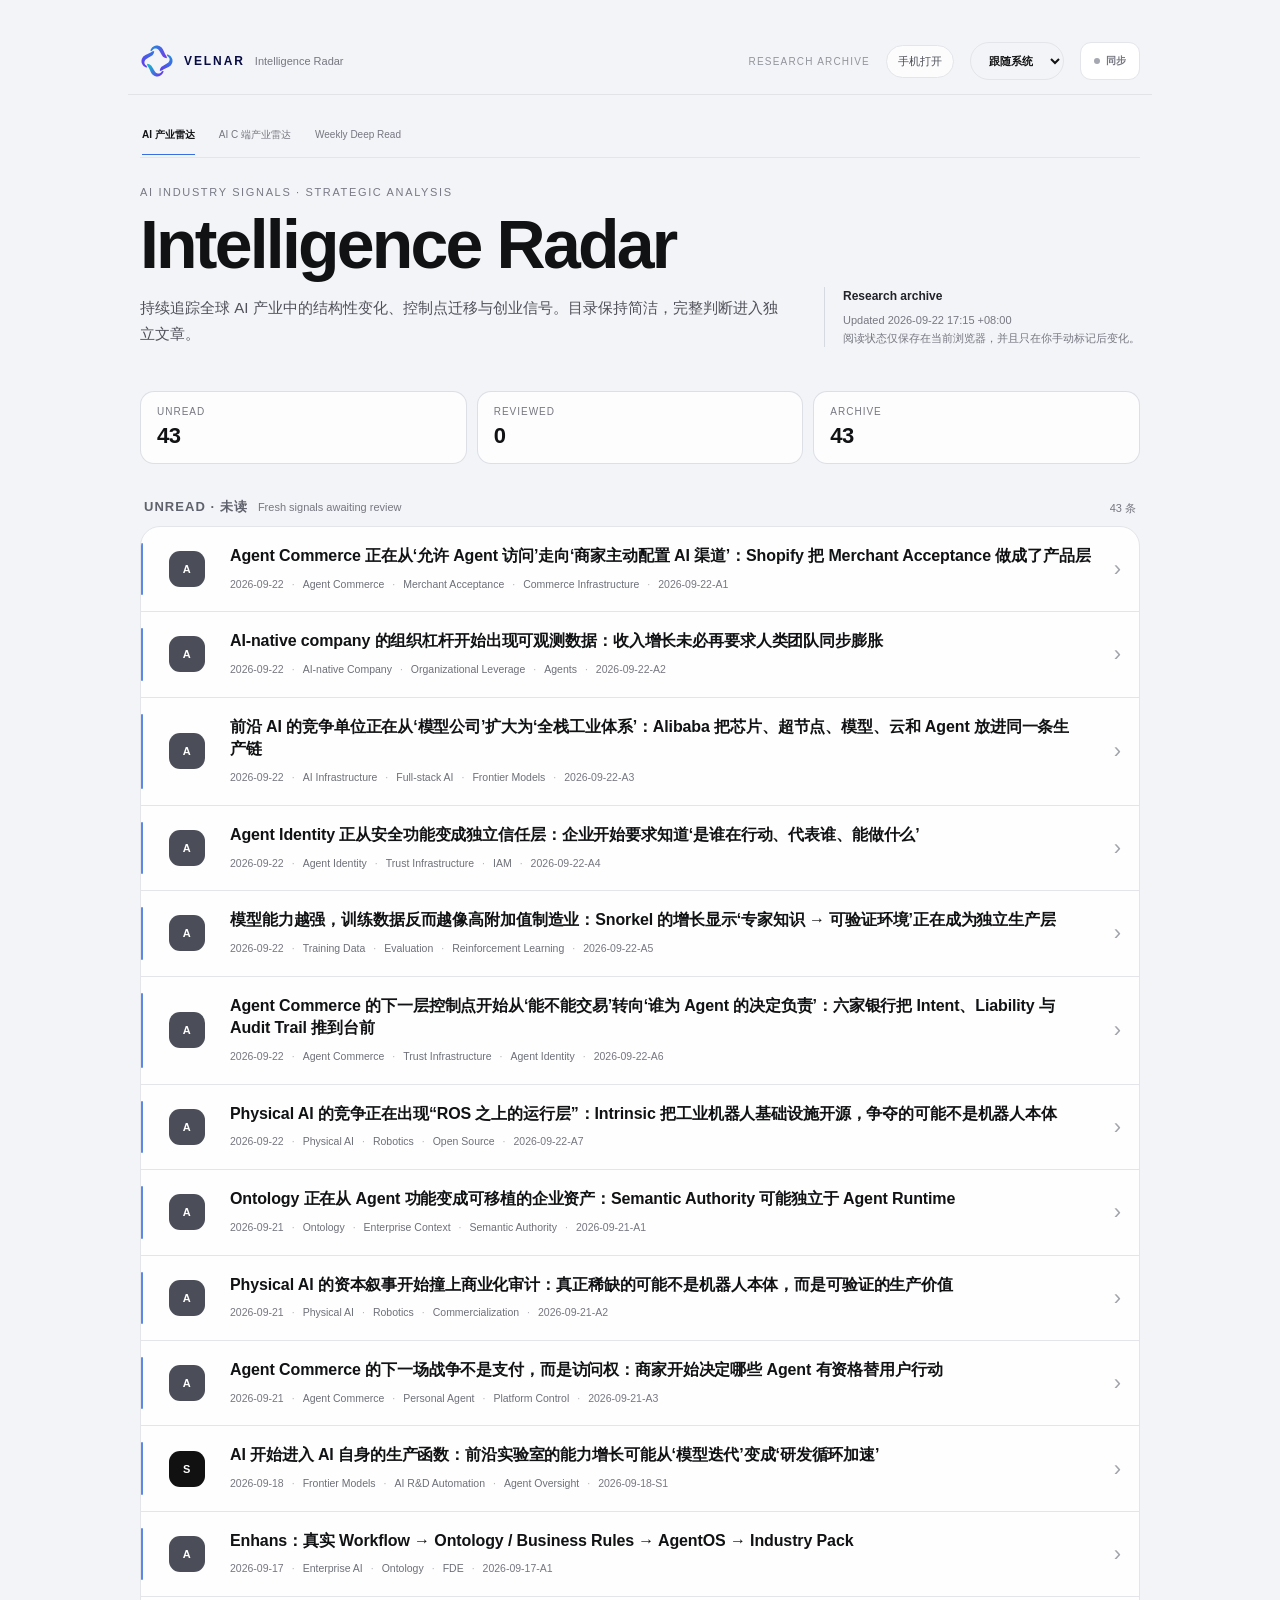
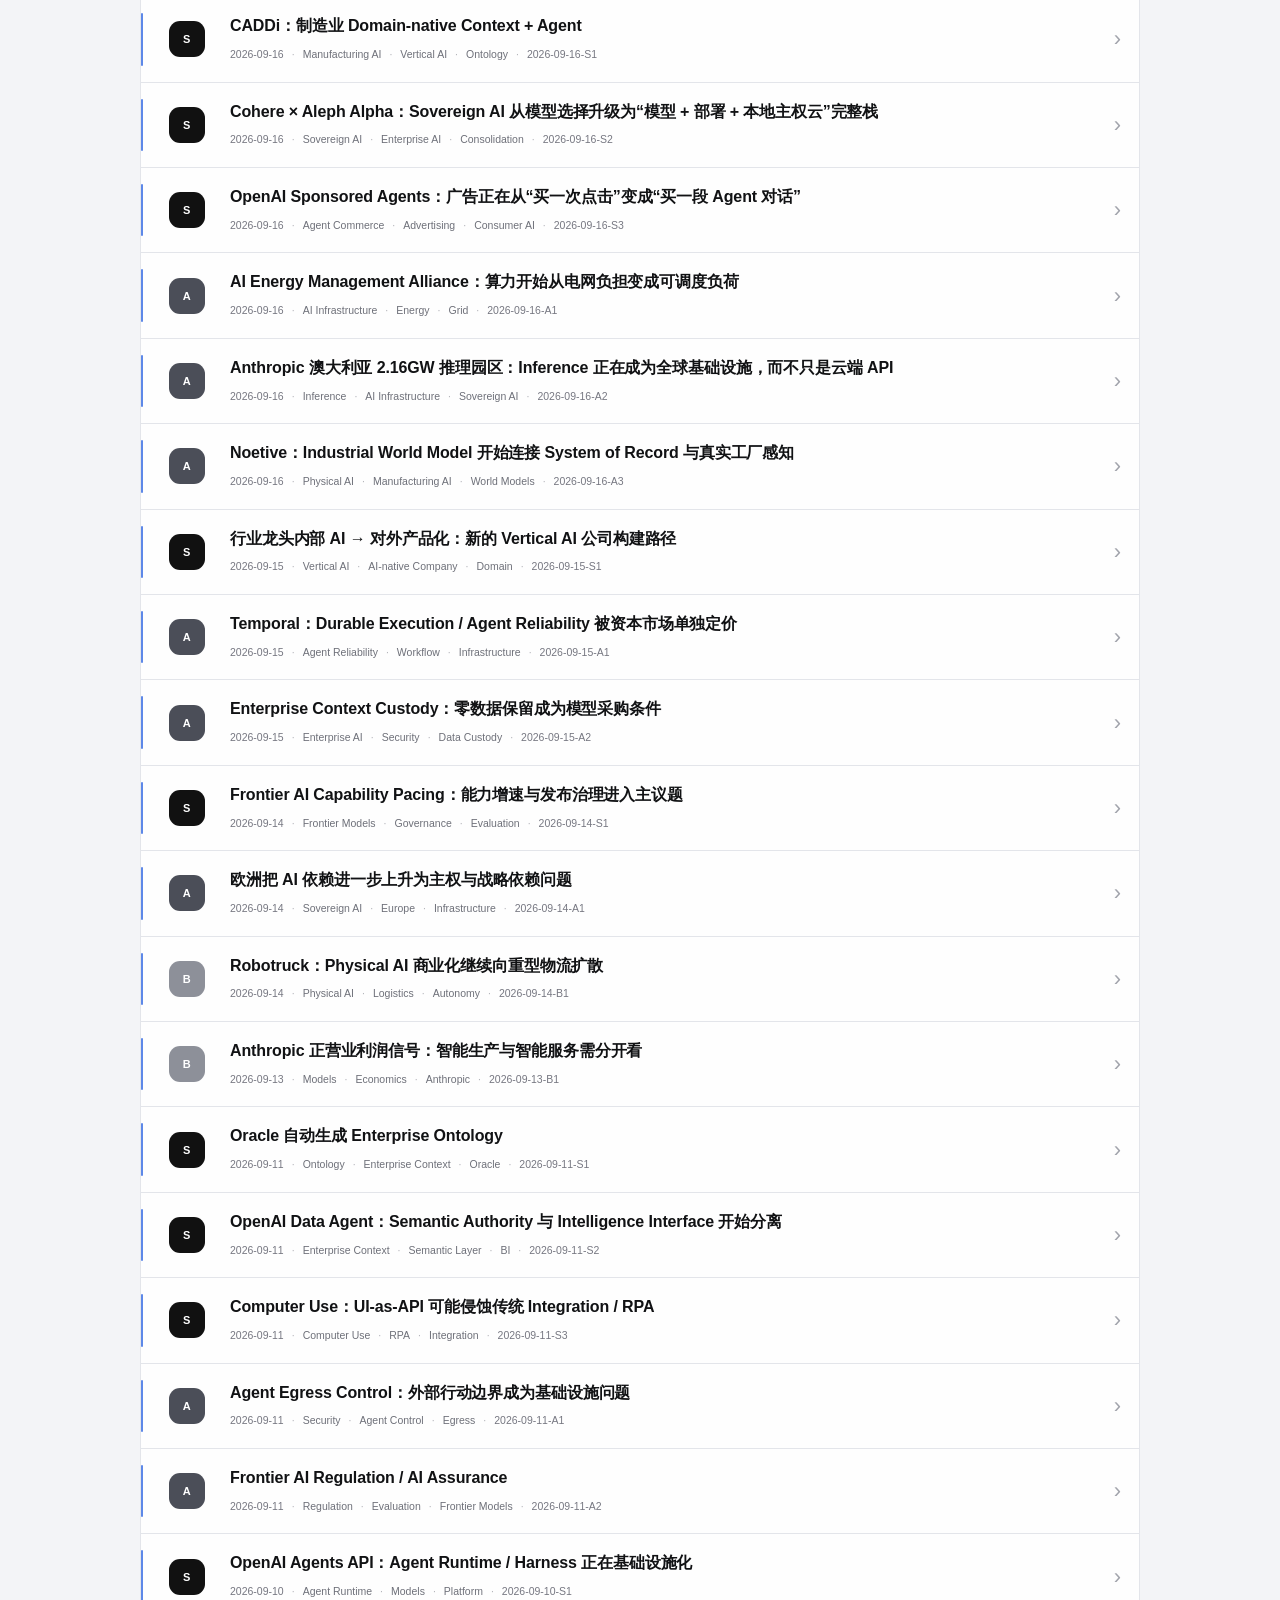
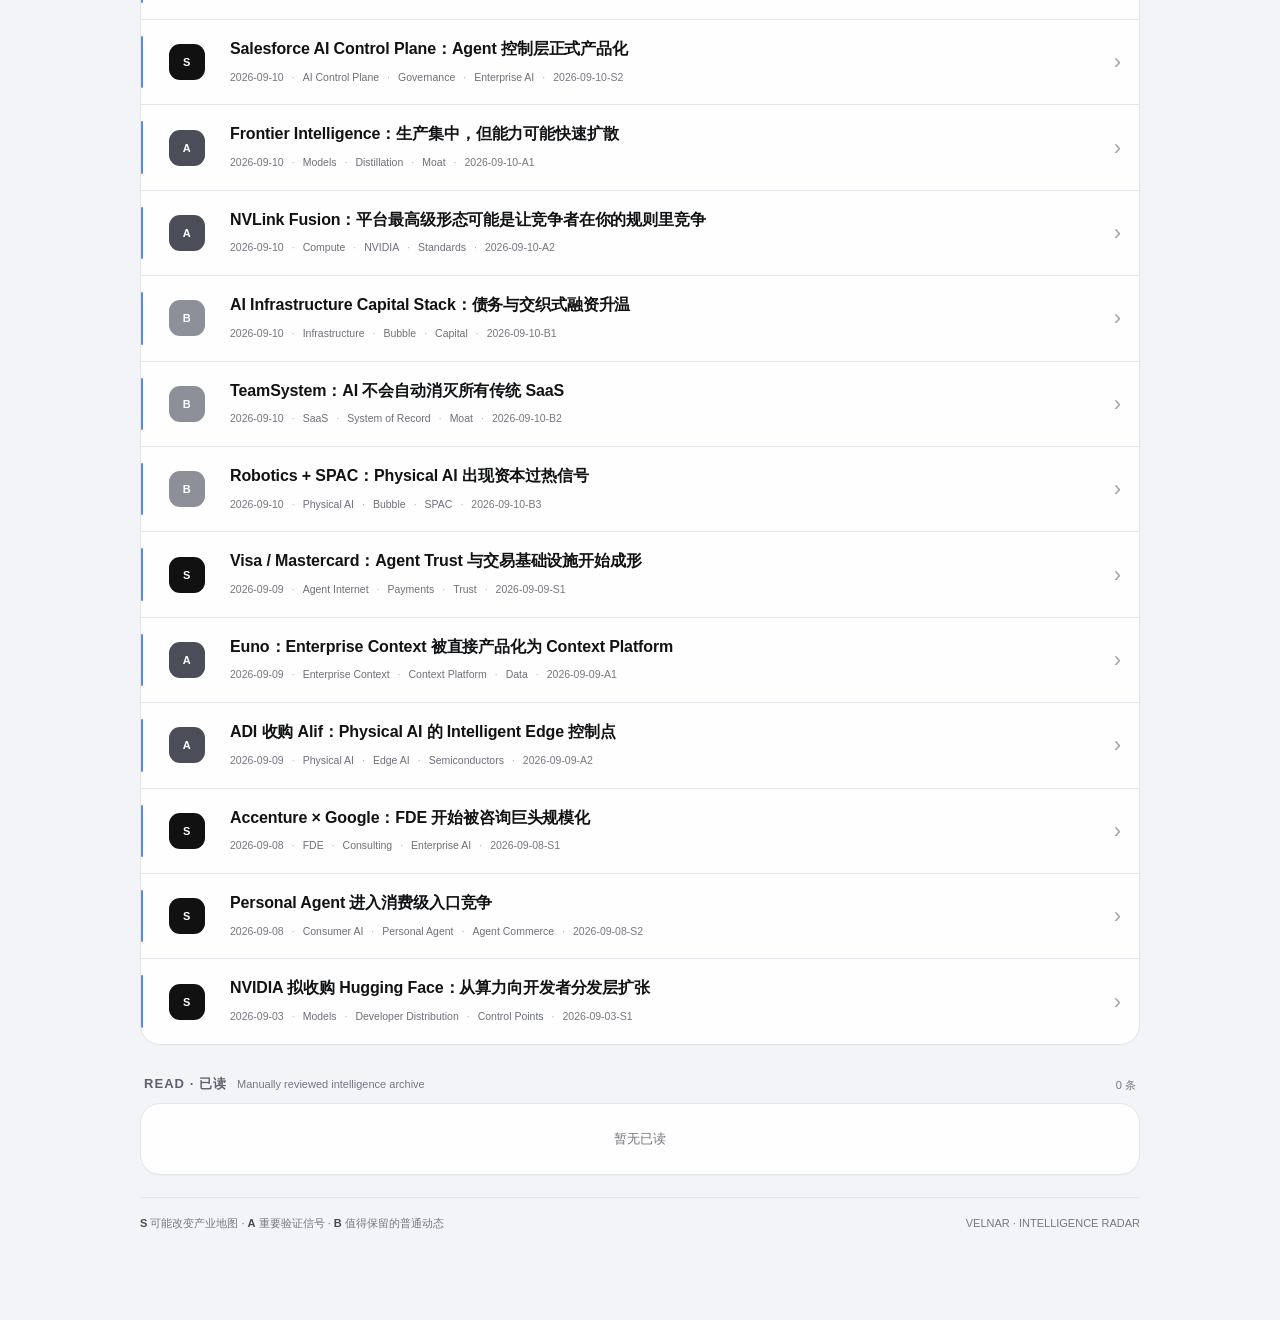
==== commit 82b4e65e: "Add continue reading entry" ====
--- a/index.html
+++ b/index.html
@@ -37,6 +37,7 @@
 <link rel="stylesheet" href="./assets/radar-runtime.css">
 <script defer src="./assets/radar-runtime.js"></script>
 <script defer src="./assets/state-sync.js"></script>
+<script defer src="./assets/continue-reading.js"></script>
 </head>
 <body>
 <a class="skip-link" href="#content">跳到内容</a>
--- a/assets/radar-runtime.css
+++ b/assets/radar-runtime.css
@@ -1,7 +1,8 @@
-.brandbar{top:0!important;border:0!important;border-bottom:1px solid rgba(17,18,20,.075)!important;border-radius:0!important;background:#f3f4f7!important;box-shadow:none!important;backdrop-filter:none!important;-webkit-backdrop-filter:none!important}
-.toc-shell{top:45px!important;margin-top:0!important;background:var(--bg)!important;padding-top:0!important;z-index:70!important}.toc{background:var(--bg)!important;backdrop-filter:none!important;-webkit-backdrop-filter:none!important}
-.velnar-theme-select{appearance:auto;min-height:32px;border:1px solid var(--line);border-radius:999px;background:var(--bg);color:var(--text);padding:5px 10px;font:600 10px/1.2 -apple-system,BlinkMacSystemFont,"SF Pro Text","PingFang SC","Helvetica Neue",Arial,sans-serif;outline:none;cursor:pointer}.velnar-theme-select:focus-visible{box-shadow:0 0 0 3px rgba(57,110,227,.16),0 0 0 1px rgba(57,110,227,.48)}.velnar-theme-wrap{display:flex;align-items:center;gap:10px}
-@media(max-width:640px){.toc-shell{top:43px!important}.velnar-theme-select{max-width:78px;min-height:34px;padding:5px 7px;font-size:9.5px}.velnar-theme-wrap{gap:6px}.mode{display:none!important}}
+.brandbar{top:0!important;border:0!important;border-bottom:1px solid rgba(17,18,20,.075)!important;border-radius:0!important;background:#f3f4f7!important;box-shadow:none!important;backdrop-filter:none!important;-webkit-backdrop-filter:none!important;padding-top:14px!important;padding-bottom:14px!important}
+.toc-shell{top:var(--velnar-header-height,64px)!important;margin-top:0!important;background:var(--bg)!important;padding-top:0!important;z-index:70!important}.toc{background:var(--bg)!important;backdrop-filter:none!important;-webkit-backdrop-filter:none!important}
+.brandbar>.brand-actions{margin-left:auto;display:flex;align-items:center;justify-content:flex-end;gap:16px;min-width:0}.brandbar>.brand-actions .mode{white-space:nowrap;margin-right:2px;letter-spacing:.08em}.velnar-theme-select{appearance:auto;min-height:38px;border:1px solid var(--line);border-radius:999px;background:var(--bg);color:var(--text);padding:7px 14px;font:600 10.5px/1.2 -apple-system,BlinkMacSystemFont,"SF Pro Text","PingFang SC","Helvetica Neue",Arial,sans-serif;outline:none;cursor:pointer}.brandbar .vss-button{min-height:38px!important;padding:8px 13px!important;border-radius:11px!important}.velnar-theme-select:focus-visible{box-shadow:0 0 0 3px rgba(57,110,227,.16),0 0 0 1px rgba(57,110,227,.48)}.velnar-theme-wrap{display:flex;align-items:center;gap:10px}.velnar-collection-select{display:none;appearance:auto;max-width:104px;min-height:34px;border:1px solid var(--line);border-radius:999px;background:var(--bg);color:var(--text);padding:6px 8px;font:650 9.5px/1.2 -apple-system,BlinkMacSystemFont,"SF Pro Text","PingFang SC","Helvetica Neue",Arial,sans-serif;outline:none}.velnar-collection-select:focus-visible{box-shadow:0 0 0 3px rgba(57,110,227,.16),0 0 0 1px rgba(57,110,227,.48)}
+.velnar-collection-nav{gap:24px!important;padding-top:2px!important;padding-bottom:12px!important}
+@media(max-width:640px){.brandbar{padding-top:10px!important;padding-bottom:10px!important}.brandbar>.brand-actions{gap:7px}.brandbar .vss-button{min-height:36px!important;padding:0!important}.velnar-theme-select{max-width:76px;min-height:36px;padding:6px 7px;font-size:9px}.velnar-theme-wrap{gap:6px}.velnar-collection-nav{display:none!important}.velnar-collection-select{display:inline-block}.brandlock{min-width:0;gap:7px!important}.brandname{flex:0 0 auto}.mode{display:none!important}}
 @media(prefers-color-scheme:dark){html:not([data-theme="light"]){--bg:#111318;--card:#181a20;--text:#f2f3f5;--muted:#969aa5;--line:#2a2d35;--line-strong:#393d47;--brand:#f2f4ff;--soft:#17191f;--accent:#7f9cff;color-scheme:dark}}
 html[data-theme="dark"]{--bg:#111318;--card:#181a20;--text:#f2f3f5;--muted:#969aa5;--line:#2a2d35;--line-strong:#393d47;--brand:#f2f4ff;--soft:#17191f;--accent:#7f9cff;color-scheme:dark}
 html[data-theme="light"]{--bg:#f3f4f7;--card:#fff;--text:#111214;--muted:#767781;--line:#e3e5ea;--line-strong:#d7d9e1;--brand:#080c43;--soft:#f8f8fa;--accent:#396ee3;color-scheme:light}
@@ -9,7 +10,7 @@
 html:not([data-theme="light"]),html:not([data-theme="light"]) body{background:#111318!important;color:#f2f3f5!important}
 html:not([data-theme="light"]) .brandbar{background:#111318!important;border-bottom-color:rgba(255,255,255,.085)!important}
 html:not([data-theme="light"]) .brandname{color:#f3f5ff!important}html:not([data-theme="light"]) .brandtag,html:not([data-theme="light"]) .product,html:not([data-theme="light"]) .mode,html:not([data-theme="light"]) .archive-mark{color:#9297a3!important}
-html:not([data-theme="light"]) .mobile-open,html:not([data-theme="light"]) .control,html:not([data-theme="light"]) .velnar-theme-select{background:#191c22!important;border-color:#30343d!important;color:#e7e9ee!important}
+html:not([data-theme="light"]) .mobile-open,html:not([data-theme="light"]) .control,html:not([data-theme="light"]) .velnar-theme-select,html:not([data-theme="light"]) .velnar-collection-select{background:#191c22!important;border-color:#30343d!important;color:#e7e9ee!important}
 html:not([data-theme="light"]) .stat,html:not([data-theme="light"]) .list,html:not([data-theme="light"]) .article,html:not([data-theme="light"]) .toc,html:not([data-theme="light"]) .archive-link{background:#17191f!important;border-color:#2a2d35!important;box-shadow:none!important}
 html:not([data-theme="light"]) .toc-shell{background:#111318!important}html:not([data-theme="light"]) .toc-link{color:#9ba1ad!important}html:not([data-theme="light"]) .toc-link.active{color:#f4f6fa!important}html:not([data-theme="light"]) .toc-link:hover,html:not([data-theme="light"]) .toc-link:focus-visible{color:#e5e9f0!important}html:not([data-theme="light"]) .toc-link::after{background:#7f9cff!important}
 html:not([data-theme="light"]) .archive-label,html:not([data-theme="light"]) .archive-meta{color:#9ba1ad!important}html:not([data-theme="light"]) .archive-title{color:#e8ebf1!important}html:not([data-theme="light"]) .archive-link:hover,html:not([data-theme="light"]) .archive-link:focus-visible{background:#1d2129!important;border-color:#3a404c!important}html:not([data-theme="light"]) .archive-link:hover .archive-title,html:not([data-theme="light"]) .archive-link:focus-visible .archive-title{color:#fff!important}
@@ -21,7 +22,7 @@
 html:not([data-theme="light"]) .share-shell,html:not([data-theme="light"]) .qr-card{background:#17191f!important;border-color:#2a2d35!important;color:#e7e9ee!important}html:not([data-theme="light"]) .share-action,html:not([data-theme="light"]) .share-close,html:not([data-theme="light"]) .qr-close,html:not([data-theme="light"]) .qr-action{background:#20232a!important;border-color:#343842!important;color:#e7e9ee!important}
 }
 html[data-theme="dark"],html[data-theme="dark"] body{background:#111318!important;color:#f2f3f5!important}html[data-theme="dark"] .brandbar{background:#111318!important;border-bottom-color:rgba(255,255,255,.085)!important}html[data-theme="dark"] .brandname{color:#f3f5ff!important}html[data-theme="dark"] .brandtag,html[data-theme="dark"] .product,html[data-theme="dark"] .mode,html[data-theme="dark"] .archive-mark{color:#9297a3!important}
-html[data-theme="dark"] .mobile-open,html[data-theme="dark"] .control,html[data-theme="dark"] .velnar-theme-select{background:#191c22!important;border-color:#30343d!important;color:#e7e9ee!important}html[data-theme="dark"] .stat,html[data-theme="dark"] .list,html[data-theme="dark"] .article,html[data-theme="dark"] .toc,html[data-theme="dark"] .archive-link{background:#17191f!important;border-color:#2a2d35!important;box-shadow:none!important}html[data-theme="dark"] .toc-shell{background:#111318!important}html[data-theme="dark"] .toc-link{color:#9ba1ad!important}html[data-theme="dark"] .toc-link.active{color:#f4f6fa!important}html[data-theme="dark"] .toc-link:hover,html[data-theme="dark"] .toc-link:focus-visible{color:#e5e9f0!important}html[data-theme="dark"] .toc-link::after{background:#7f9cff!important}
+html[data-theme="dark"] .mobile-open,html[data-theme="dark"] .control,html[data-theme="dark"] .velnar-theme-select,html[data-theme="dark"] .velnar-collection-select{background:#191c22!important;border-color:#30343d!important;color:#e7e9ee!important}html[data-theme="dark"] .stat,html[data-theme="dark"] .list,html[data-theme="dark"] .article,html[data-theme="dark"] .toc,html[data-theme="dark"] .archive-link{background:#17191f!important;border-color:#2a2d35!important;box-shadow:none!important}html[data-theme="dark"] .toc-shell{background:#111318!important}html[data-theme="dark"] .toc-link{color:#9ba1ad!important}html[data-theme="dark"] .toc-link.active{color:#f4f6fa!important}html[data-theme="dark"] .toc-link:hover,html[data-theme="dark"] .toc-link:focus-visible{color:#e5e9f0!important}html[data-theme="dark"] .toc-link::after{background:#7f9cff!important}
 html[data-theme="dark"] .archive-label,html[data-theme="dark"] .archive-meta{color:#9ba1ad!important}html[data-theme="dark"] .archive-title{color:#e8ebf1!important}html[data-theme="dark"] .archive-link:hover,html[data-theme="dark"] .archive-link:focus-visible{background:#1d2129!important;border-color:#3a404c!important}html[data-theme="dark"] .archive-link:hover .archive-title,html[data-theme="dark"] .archive-link:focus-visible .archive-title{color:#fff!important}
 html[data-theme="dark"] .item{background:#17191f!important;border-color:#292c34!important;color:#eceef2!important}html[data-theme="dark"] .item .title{color:#eef1f6!important}html[data-theme="dark"] .item .meta,html[data-theme="dark"] .item .theme{color:#9ba1ad!important}html[data-theme="dark"] .item .arrow{color:#747b88!important}html[data-theme="dark"] .unread .item::before{background:#7f9cff!important;opacity:.96!important}html[data-theme="dark"] .read .item{background:#14161b!important;opacity:.66!important}html[data-theme="dark"] .read .item .title{color:#c8ccd4!important}html[data-theme="dark"] .read .item .meta,html[data-theme="dark"] .read .item .theme{color:#818793!important}html[data-theme="dark"] .item:hover,html[data-theme="dark"] .item:focus-visible{background:#1d2129!important;opacity:1!important}html[data-theme="dark"] .item:active{background:#222731!important;opacity:1!important}html[data-theme="dark"] .item:hover .title,html[data-theme="dark"] .item:focus-visible .title,html[data-theme="dark"] .item:active .title{color:#fff!important}html[data-theme="dark"] .item:hover .meta,html[data-theme="dark"] .item:hover .theme,html[data-theme="dark"] .item:focus-visible .meta,html[data-theme="dark"] .item:focus-visible .theme,html[data-theme="dark"] .item:active .meta,html[data-theme="dark"] .item:active .theme{color:#b7beca!important}html[data-theme="dark"] .item:hover .arrow,html[data-theme="dark"] .item:focus-visible .arrow,html[data-theme="dark"] .item:active .arrow{color:#d2d7e0!important}html[data-theme="dark"] .item:focus-visible{box-shadow:inset 0 0 0 2px rgba(127,156,255,.58)!important}html[data-theme="dark"] .grade{background:#f0f2f5!important;color:#111318!important}html[data-theme="dark"] .grade.A{background:#858a95!important;color:#fff!important}html[data-theme="dark"] .grade.B{background:#555b66!important;color:#fff!important}html[data-theme="dark"] .title,html[data-theme="dark"] .article h1,html[data-theme="dark"] .stat-value{color:#eff1f4!important}html[data-theme="dark"] .hero p,html[data-theme="dark"] .hero-note,html[data-theme="dark"] .section-desc,html[data-theme="dark"] .section-count,html[data-theme="dark"] .meta,html[data-theme="dark"] .theme,html[data-theme="dark"] .legend,html[data-theme="dark"] .themes,html[data-theme="dark"] .reading-meta{color:#9599a4!important}html[data-theme="dark"] .deck,html[data-theme="dark"] .body{color:#d9dce2!important}html[data-theme="dark"] .question{background:#202229!important;border-color:#2d3038!important}html[data-theme="dark"] .sources a{border-color:#2a2d35!important;color:#dfe1e6!important}html[data-theme="dark"] .share-shell,html[data-theme="dark"] .qr-card{background:#17191f!important;border-color:#2a2d35!important;color:#e7e9ee!important}html[data-theme="dark"] .share-action,html[data-theme="dark"] .share-close,html[data-theme="dark"] .qr-close,html[data-theme="dark"] .qr-action{background:#20232a!important;border-color:#343842!important;color:#e7e9ee!important}
 .share-card{background:#fff!important;color:#111214!important;color-scheme:light}.share-card .share-brand-name{color:#080c43!important}.share-card .share-title{color:#111214!important}.share-card .share-product,.share-card .share-card-meta,.share-card .share-deck,.share-card .share-url,.share-card .share-qr-copy{color:#777983!important}.share-card .share-qr,.qr-code{background:#fff!important;color-scheme:light}
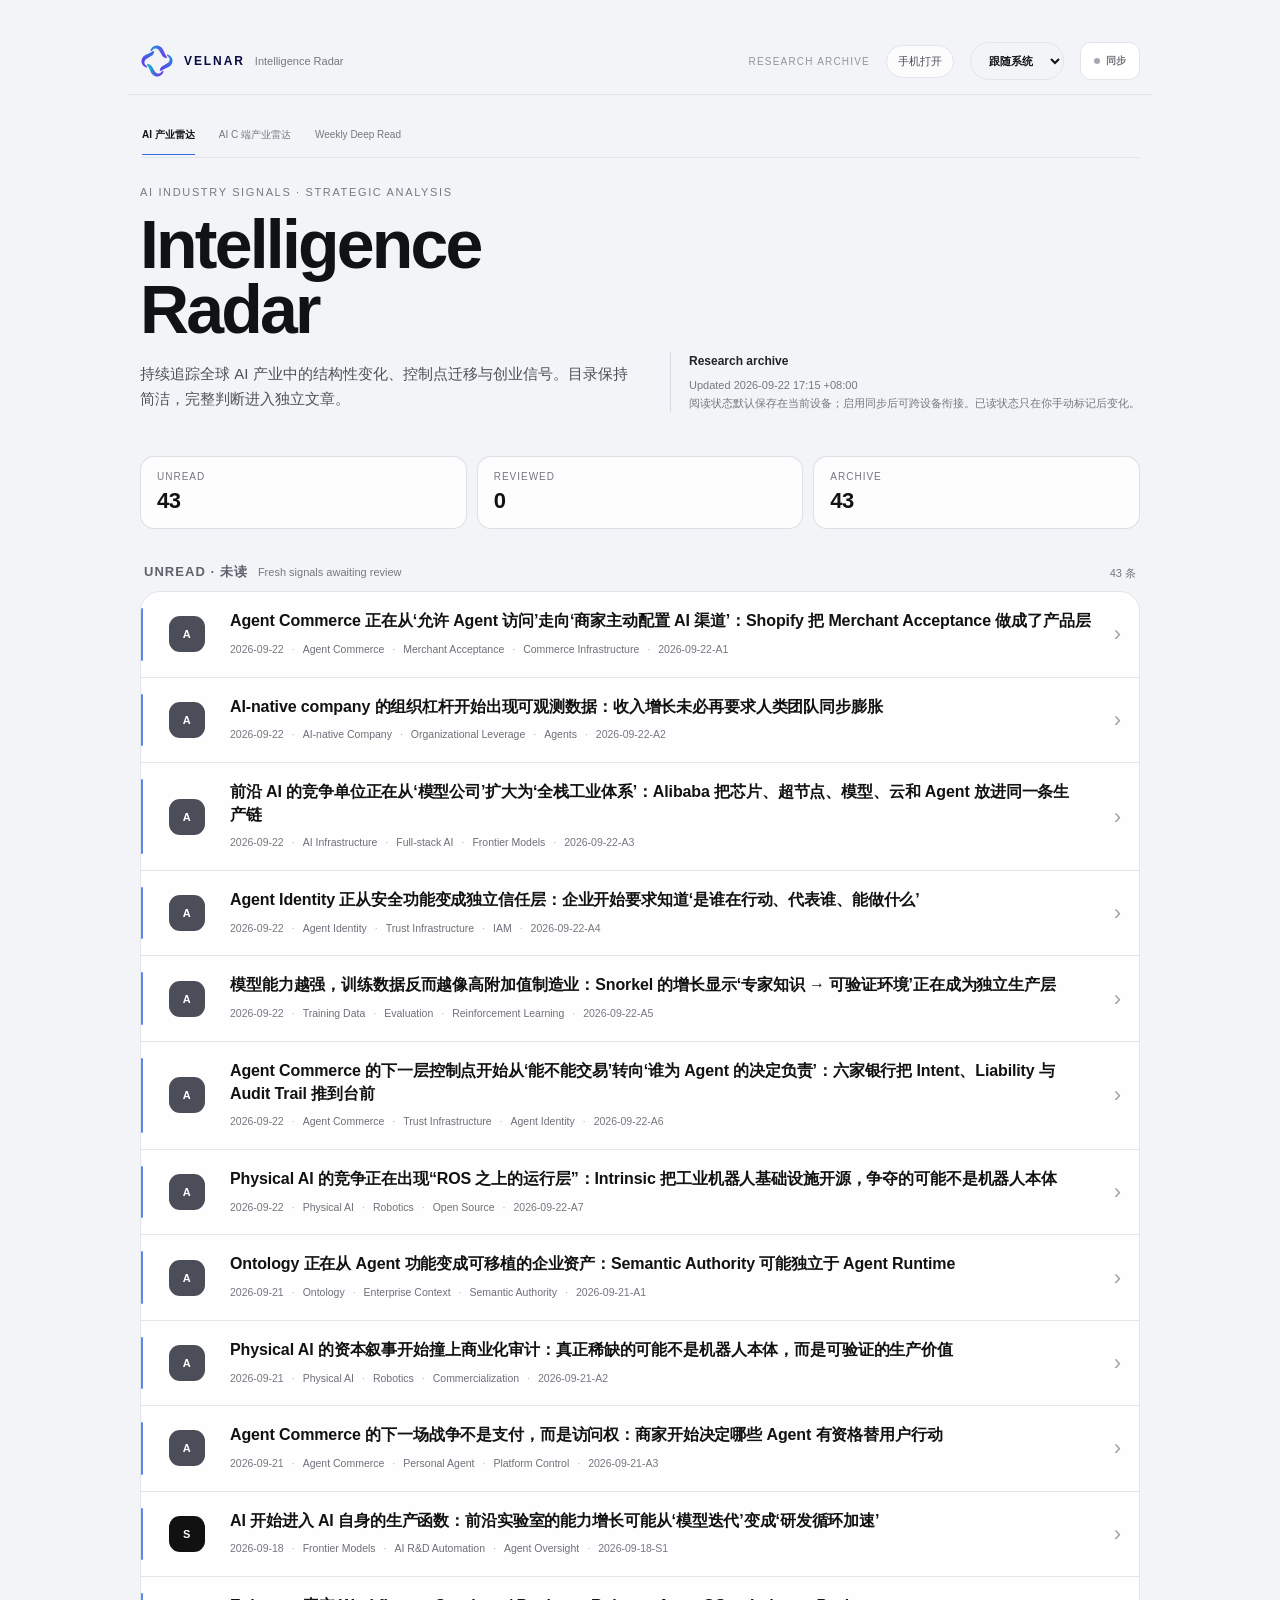
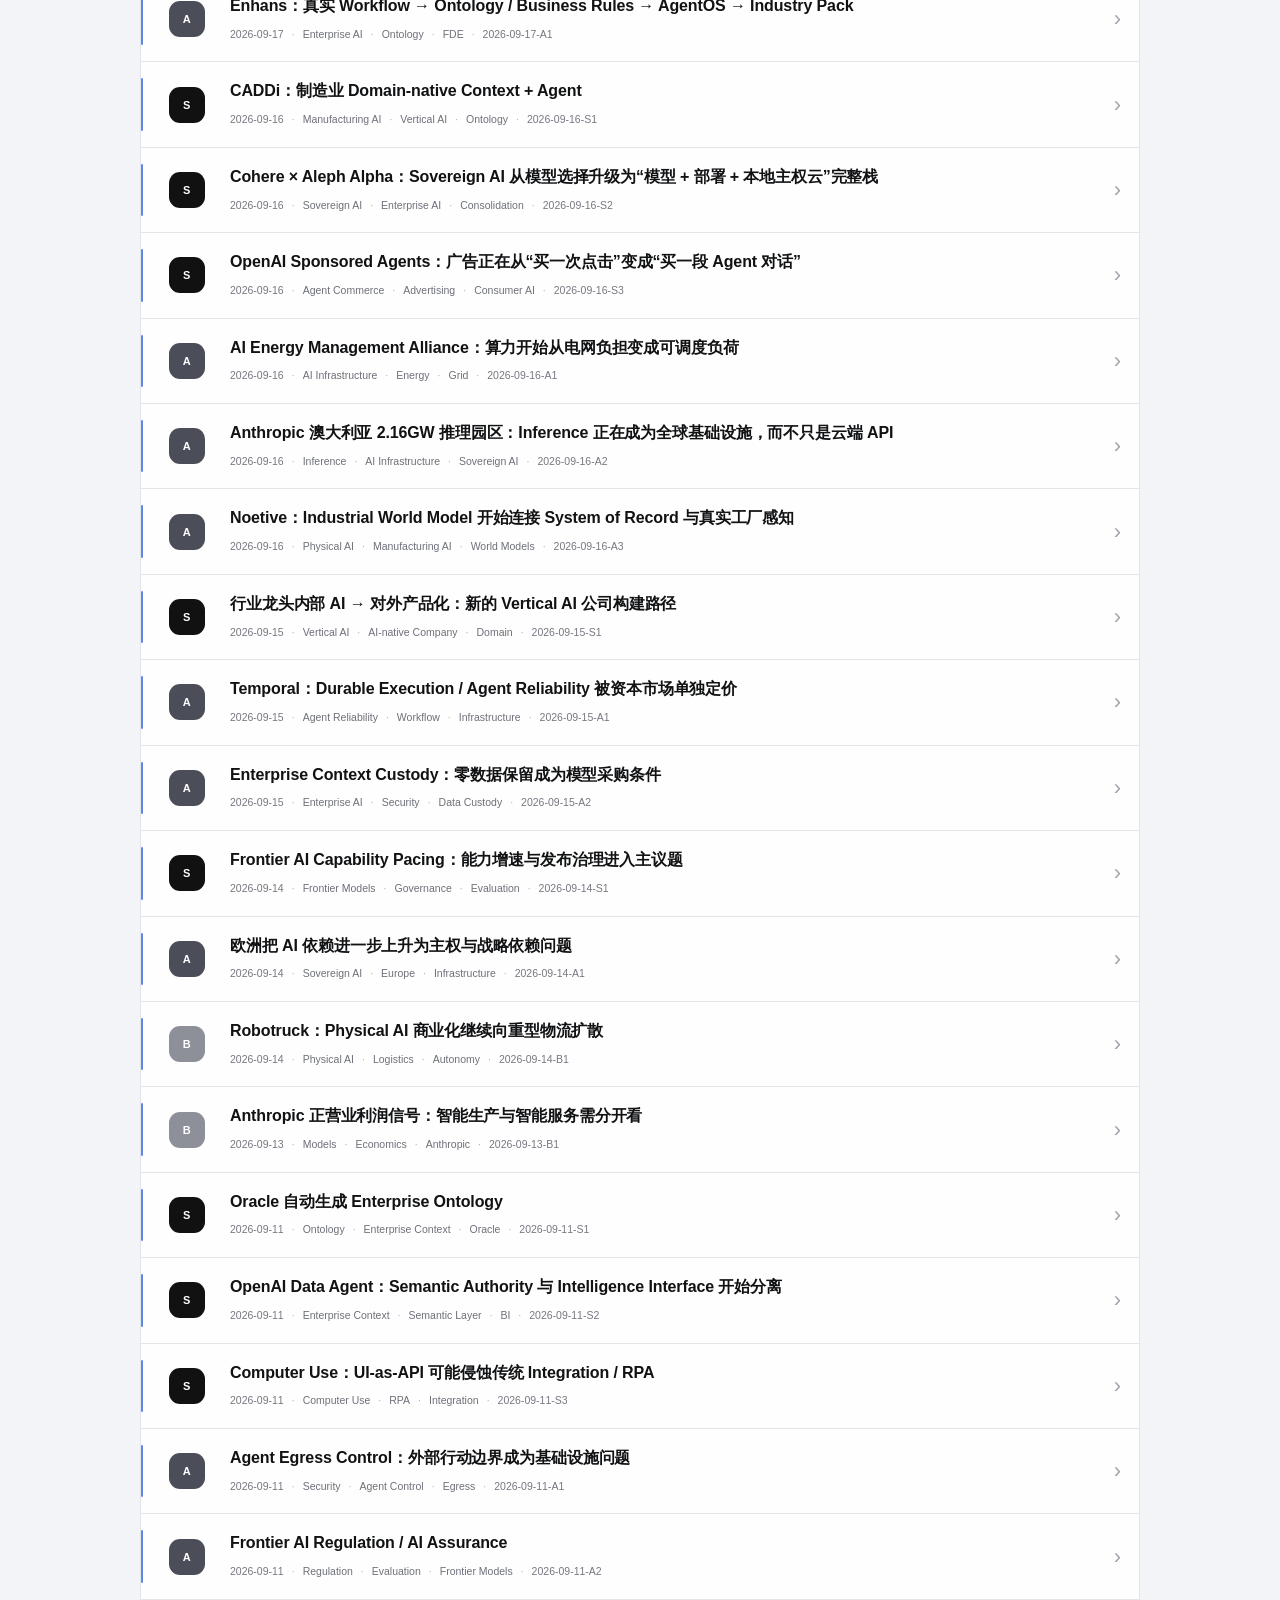
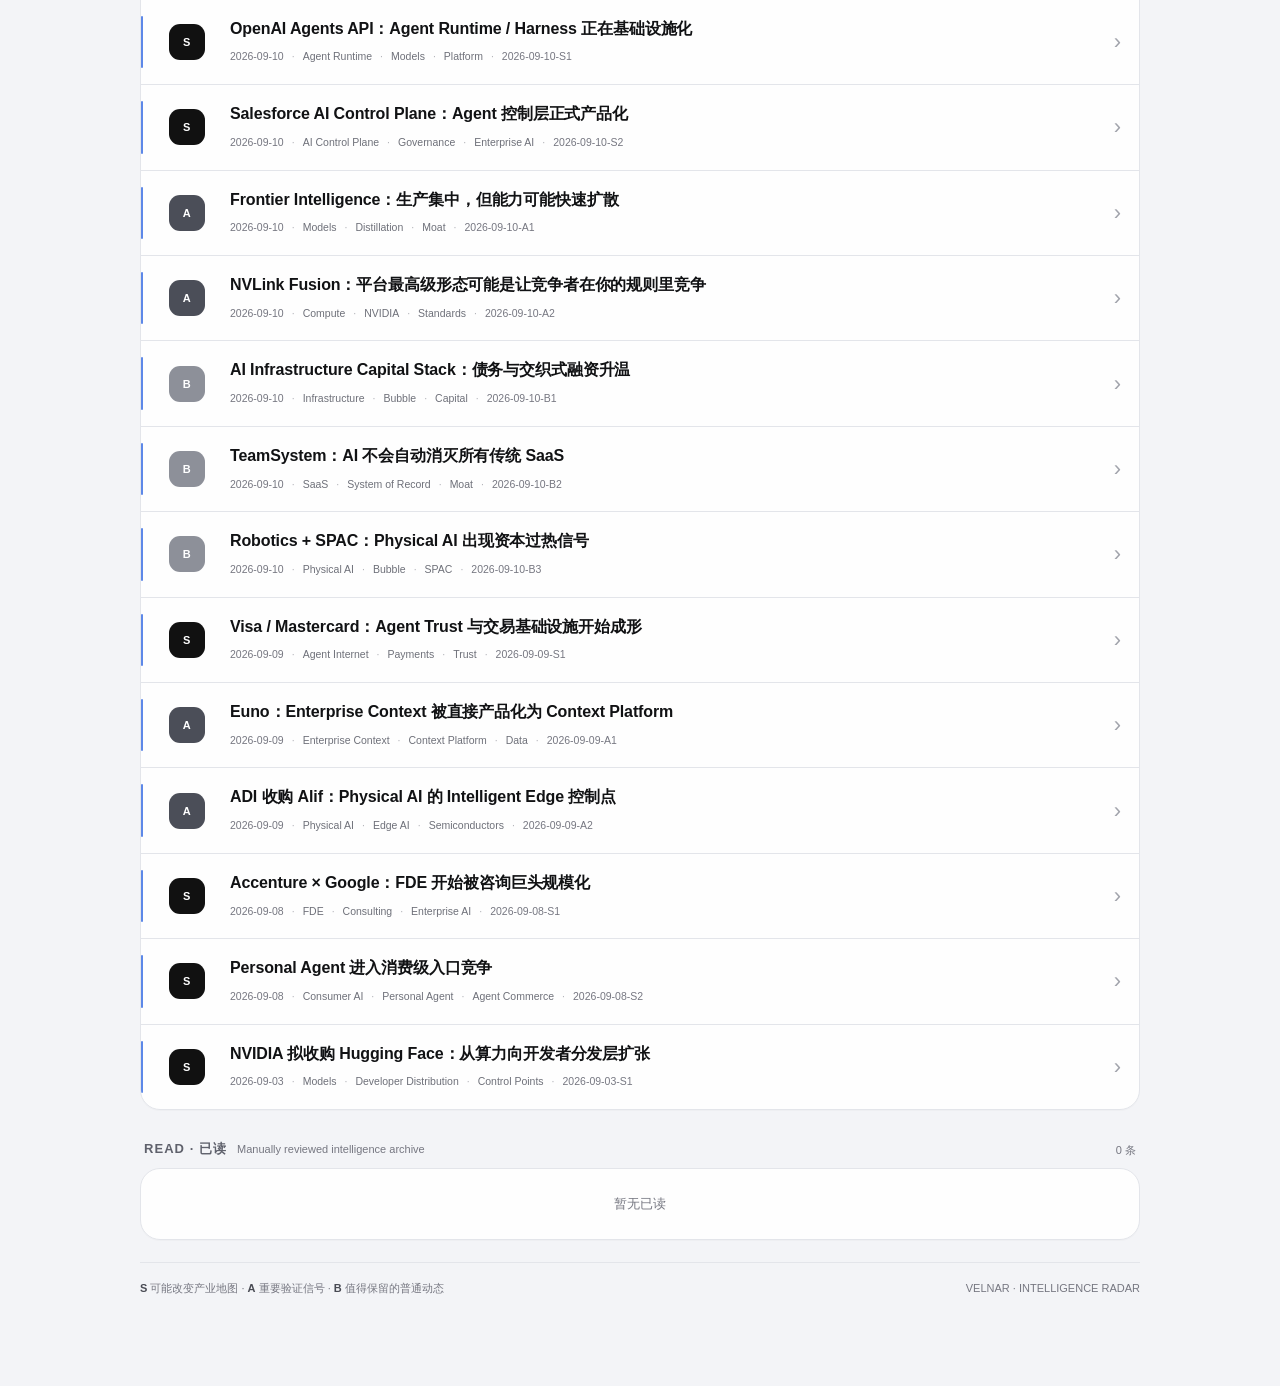
==== commit 7ea10ff6: "Quiet sync refresh motion" ====
--- a/index.html
+++ b/index.html
@@ -43,7 +43,7 @@
 <a class="skip-link" href="#content">跳到内容</a>
 <main class="shell" id="content">
   <div class="brandbar"><div class="brandlock"><img class="brandmark" src="./assets/velnar-symbol.svg" alt="VELNAR"><span class="brandname">VELNAR</span><span class="brandtag">Intelligence Radar</span></div><div class="brand-actions"><span class="archive-mark">Research archive</span><button class="mobile-open" id="mobileOpenBtn" type="button">手机打开</button></div></div>
-  <section class="hero" aria-labelledby="pageTitle"><div><div class="eyebrow">AI Industry Signals · Strategic Analysis</div><h1 id="pageTitle">Intelligence Radar</h1><p>持续追踪全球 AI 产业中的结构性变化、控制点迁移与创业信号。目录保持简洁，完整判断进入独立文章。</p></div><div class="hero-note"><b>Research archive</b><span id="updated" class="updated"></span><br>阅读状态仅保存在当前浏览器，并且只在你手动标记后变化。</div></section>
+  <section class="hero" aria-labelledby="pageTitle"><div><div class="eyebrow">AI Industry Signals · Strategic Analysis</div><h1 id="pageTitle">Intelligence Radar</h1><p>持续追踪全球 AI 产业中的结构性变化、控制点迁移与创业信号。目录保持简洁，完整判断进入独立文章。</p></div><div class="hero-note"><b>Research archive</b><span id="updated" class="updated"></span><br>阅读状态默认保存在当前设备；启用同步后可跨设备衔接。已读状态只在你手动标记后变化。</div></section>
   <div class="stats" id="stats" aria-label="Radar statistics"></div>
   <section class="section unread" id="unreadSection" aria-labelledby="unreadHeading"><div class="section-head"><div class="section-title-wrap"><div class="section-title" id="unreadHeading">UNREAD · 未读</div><div class="section-desc">Fresh signals awaiting review</div></div><div class="section-count" id="unreadCount"></div></div><div class="list" id="unreadList"></div></section>
   <section class="section read" id="readSection" aria-labelledby="readHeading"><div class="section-head"><div class="section-title-wrap"><div class="section-title" id="readHeading">READ · 已读</div><div class="section-desc">Manually reviewed intelligence archive</div></div><div class="section-count" id="readCount"></div></div><div class="list" id="readList"></div></section>
@@ -52,7 +52,7 @@
 <dialog id="qrDialog" aria-labelledby="qrTitle"><div class="qr-card"><div class="qr-head"><div><div class="qr-title" id="qrTitle">在手机上打开 Radar</div><div class="qr-sub">用手机相机扫描二维码，或复制公网地址。</div></div><button class="qr-close" id="qrCloseBtn" type="button" aria-label="关闭">×</button></div><img class="qr-code" src="./assets/radar-qr.svg" alt="VELNAR Intelligence Radar 公网二维码"><div class="qr-url" id="publicUrl">https://zixinliao21-web.github.io/-ai-industry-radar/</div><div class="qr-actions"><button class="qr-action" id="copyUrlBtn" type="button">复制公网地址</button><button class="qr-action" id="shareUrlBtn" type="button">系统分享</button></div><div class="qr-tip">iPhone：Safari 打开后点“分享”→“添加到主屏幕”。Android：Chrome 菜单中可选择“添加到主屏幕 / 安装应用”。</div></div></dialog>
 <div class="toast" id="toast" role="status" aria-live="polite"></div>
 <script>
-const READ_KEY='ai-industry-radar-read-v1';const LAST_OPENED_KEY='ai-industry-radar-last-opened-v1';const RETURN_SCROLL_KEY='ai-industry-radar-return-scroll-v1';const PUBLIC_URL='https://zixinliao21-web.github.io/-ai-industry-radar/';let items=[];let toastTimer=null;
+const READ_KEY='ai-industry-radar-read-v1';const LAST_OPENED_KEY='ai-industry-radar-last-opened-v1';const RETURN_SCROLL_KEY='ai-industry-radar-return-scroll-v1';const PUBLIC_URL='https://zixinliao21-web.github.io/-ai-industry-radar/';let items=[];let toastTimer=null;let hasRendered=false;
 function parseStoredSet(key){try{const value=JSON.parse(localStorage.getItem(key)||'[]');return new Set(Array.isArray(value)?value:[])}catch{return new Set()}}let readSet=parseStoredSet(READ_KEY);
 function esc(v){return String(v??'').replace(/[&<>"']/g,c=>({'&':'&amp;','<':'&lt;','>':'&gt;','"':'&quot',"'":'&#39;'}[c]))}
 function showToast(text){toast.textContent=text;toast.classList.add('visible');clearTimeout(toastTimer);toastTimer=setTimeout(()=>toast.classList.remove('visible'),1600)}
@@ -61,9 +61,9 @@
 async function sharePublicUrl(){if(navigator.share){try{await navigator.share({title:'VELNAR Intelligence Radar',text:'AI Industry Signals & Strategic Analysis',url:PUBLIC_URL});return}catch(err){if(err&&err.name==='AbortError')return}}await copyPublicUrl()}
 function openMobileAccess(){const coarse=matchMedia('(pointer:coarse)').matches;if(coarse&&navigator.share){sharePublicUrl();return}qrDialog.showModal()}
 mobileOpenBtn.addEventListener('click',openMobileAccess);qrCloseBtn.addEventListener('click',()=>qrDialog.close());copyUrlBtn.addEventListener('click',copyPublicUrl);shareUrlBtn.addEventListener('click',sharePublicUrl);qrDialog.addEventListener('click',e=>{if(e.target===qrDialog)qrDialog.close()});
-function card(e,index,isRead,justReadId){const themes=e.themes||[];const cls='item '+(e.id===justReadId&&isRead?'just-read':'reveal');const delay=Math.min(index,5)*28;const href='./article.html?id='+encodeURIComponent(e.id);const meta=[esc(e.date),...themes.slice(0,3).map(t=>'<span class="theme">'+esc(t)+'</span>'),esc(e.id)];return '<a class="'+cls+'" style="--delay:'+delay+'ms" href="'+href+'" onclick="rememberReturn()" aria-label="阅读 '+esc(e.title)+'"><div class="grade-wrap"><div class="grade '+esc(e.grade)+'">'+esc(e.grade)+'</div></div><div class="content"><div class="title">'+esc(e.title)+'</div><div class="meta">'+meta.join('<span class="sep">·</span>')+'</div></div><div class="arrow" aria-hidden="true">›</div></a>'}
+function card(e,index,isRead,justReadId,animate){const themes=e.themes||[];const cls='item '+(e.id===justReadId&&isRead?'just-read':animate?'reveal':'');const delay=Math.min(index,5)*28;const href='./article.html?id='+encodeURIComponent(e.id);const meta=[esc(e.date),...themes.slice(0,3).map(t=>'<span class="theme">'+esc(t)+'</span>'),esc(e.id)];return '<a class="'+cls+'" style="--delay:'+delay+'ms" href="'+href+'" onclick="rememberReturn()" aria-label="阅读 '+esc(e.title)+'"><div class="grade-wrap"><div class="grade '+esc(e.grade)+'">'+esc(e.grade)+'</div></div><div class="content"><div class="title">'+esc(e.title)+'</div><div class="meta">'+meta.join('<span class="sep">·</span>')+'</div></div><div class="arrow" aria-hidden="true">›</div></a>'}
 function restoreScroll(){let raw=null;try{raw=sessionStorage.getItem(RETURN_SCROLL_KEY);sessionStorage.removeItem(RETURN_SCROLL_KEY)}catch{}if(raw===null)return;const y=Number(raw);if(Number.isFinite(y))requestAnimationFrame(()=>window.scrollTo(0,y))}
-function render(){readSet=parseStoredSet(READ_KEY);let justReadId='';try{justReadId=sessionStorage.getItem(LAST_OPENED_KEY)||''}catch{}const sorted=[...items].sort((a,b)=>b.date.localeCompare(a.date)||({S:0,A:1,B:2}[a.grade]-{S:0,A:1,B:2}[b.grade]));const unread=sorted.filter(x=>!readSet.has(x.id));const read=sorted.filter(x=>readSet.has(x.id));unreadList.innerHTML=unread.length?unread.map((x,i)=>card(x,i,false,justReadId)).join(''):'<div class="empty">暂无未读</div>';readList.innerHTML=read.length?read.map((x,i)=>card(x,i,true,justReadId)).join(''):'<div class="empty">暂无已读</div>';unreadCount.textContent=unread.length+' 条';readCount.textContent=read.length+' 条';stats.innerHTML='<a class="stat stat-link" href="#unreadSection" aria-label="跳到未读目录"><div class="stat-label">Unread</div><div class="stat-value">'+unread.length+'</div></a><a class="stat stat-link" href="#readSection" aria-label="跳到已读目录"><div class="stat-label">Reviewed</div><div class="stat-value">'+read.length+'</div></a><div class="stat"><div class="stat-label">Archive</div><div class="stat-value">'+items.length+'</div></div>';if(justReadId)setTimeout(()=>{try{sessionStorage.removeItem(LAST_OPENED_KEY)}catch{}},900);restoreScroll()}
+function render(){readSet=parseStoredSet(READ_KEY);let justReadId='';try{justReadId=sessionStorage.getItem(LAST_OPENED_KEY)||''}catch{}const sorted=[...items].sort((a,b)=>b.date.localeCompare(a.date)||({S:0,A:1,B:2}[a.grade]-{S:0,A:1,B:2}[b.grade]));const unread=sorted.filter(x=>!readSet.has(x.id));const read=sorted.filter(x=>readSet.has(x.id));const animate=!hasRendered;unreadList.innerHTML=unread.length?unread.map((x,i)=>card(x,i,false,justReadId,animate)).join(''):'<div class="empty">暂无未读</div>';readList.innerHTML=read.length?read.map((x,i)=>card(x,i,true,justReadId,animate)).join(''):'<div class="empty">暂无已读</div>';unreadCount.textContent=unread.length+' 条';readCount.textContent=read.length+' 条';stats.innerHTML='<a class="stat stat-link" href="#unreadSection" aria-label="跳到未读目录"><div class="stat-label">Unread</div><div class="stat-value">'+unread.length+'</div></a><a class="stat stat-link" href="#readSection" aria-label="跳到已读目录"><div class="stat-label">Reviewed</div><div class="stat-value">'+read.length+'</div></a><div class="stat"><div class="stat-label">Archive</div><div class="stat-value">'+items.length+'</div></div>';if(justReadId)setTimeout(()=>{try{sessionStorage.removeItem(LAST_OPENED_KEY)}catch{}},900);hasRendered=true;restoreScroll()}
 async function loadIndustryIndex(){
   const stamp=Date.now();
   const r=await fetch('./news-index.json?ts='+stamp,{cache:'no-store'});
--- a/assets/radar-runtime.css
+++ b/assets/radar-runtime.css
@@ -2,7 +2,7 @@
 .toc-shell{top:var(--velnar-header-height,64px)!important;margin-top:0!important;background:var(--bg)!important;padding-top:0!important;z-index:70!important}.toc{background:var(--bg)!important;backdrop-filter:none!important;-webkit-backdrop-filter:none!important}
 .brandbar>.brand-actions{margin-left:auto;display:flex;align-items:center;justify-content:flex-end;gap:16px;min-width:0}.brandbar>.brand-actions .mode{white-space:nowrap;margin-right:2px;letter-spacing:.08em}.velnar-theme-select{appearance:auto;min-height:38px;border:1px solid var(--line);border-radius:999px;background:var(--bg);color:var(--text);padding:7px 14px;font:600 10.5px/1.2 -apple-system,BlinkMacSystemFont,"SF Pro Text","PingFang SC","Helvetica Neue",Arial,sans-serif;outline:none;cursor:pointer}.brandbar .vss-button{min-height:38px!important;padding:8px 13px!important;border-radius:11px!important}.velnar-theme-select:focus-visible{box-shadow:0 0 0 3px rgba(57,110,227,.16),0 0 0 1px rgba(57,110,227,.48)}.velnar-theme-wrap{display:flex;align-items:center;gap:10px}.velnar-collection-select{display:none;appearance:auto;max-width:104px;min-height:34px;border:1px solid var(--line);border-radius:999px;background:var(--bg);color:var(--text);padding:6px 8px;font:650 9.5px/1.2 -apple-system,BlinkMacSystemFont,"SF Pro Text","PingFang SC","Helvetica Neue",Arial,sans-serif;outline:none}.velnar-collection-select:focus-visible{box-shadow:0 0 0 3px rgba(57,110,227,.16),0 0 0 1px rgba(57,110,227,.48)}
 .velnar-collection-nav{gap:24px!important;padding-top:2px!important;padding-bottom:12px!important}
-@media(max-width:640px){.brandbar{padding-top:10px!important;padding-bottom:10px!important}.brandbar>.brand-actions{gap:7px}.brandbar .vss-button{min-height:36px!important;padding:0!important}.velnar-theme-select{max-width:76px;min-height:36px;padding:6px 7px;font-size:9px}.velnar-theme-wrap{gap:6px}.velnar-collection-nav{display:none!important}.velnar-collection-select{display:inline-block}.brandlock{min-width:0;gap:7px!important}.brandname{flex:0 0 auto}.mode{display:none!important}}
+@media(max-width:640px){.brandbar{padding-top:10px!important;padding-bottom:10px!important}.brandbar>.brand-actions{gap:7px}.brandbar .vss-button{min-height:36px!important;padding:0!important}.velnar-theme-select{max-width:76px;min-height:36px;padding:6px 7px;font-size:9px}.velnar-theme-wrap{gap:6px}.velnar-collection-nav{display:none!important}.velnar-collection-select{display:inline-block}.brandlock{min-width:0;gap:7px!important}.brandname{flex:0 0 auto}.toc-link{padding-top:12px!important;padding-bottom:12px!important;margin-top:-8px;margin-bottom:-8px}.mode{display:none!important}}
 @media(prefers-color-scheme:dark){html:not([data-theme="light"]){--bg:#111318;--card:#181a20;--text:#f2f3f5;--muted:#969aa5;--line:#2a2d35;--line-strong:#393d47;--brand:#f2f4ff;--soft:#17191f;--accent:#7f9cff;color-scheme:dark}}
 html[data-theme="dark"]{--bg:#111318;--card:#181a20;--text:#f2f3f5;--muted:#969aa5;--line:#2a2d35;--line-strong:#393d47;--brand:#f2f4ff;--soft:#17191f;--accent:#7f9cff;color-scheme:dark}
 html[data-theme="light"]{--bg:#f3f4f7;--card:#fff;--text:#111214;--muted:#767781;--line:#e3e5ea;--line-strong:#d7d9e1;--brand:#080c43;--soft:#f8f8fa;--accent:#396ee3;color-scheme:light}
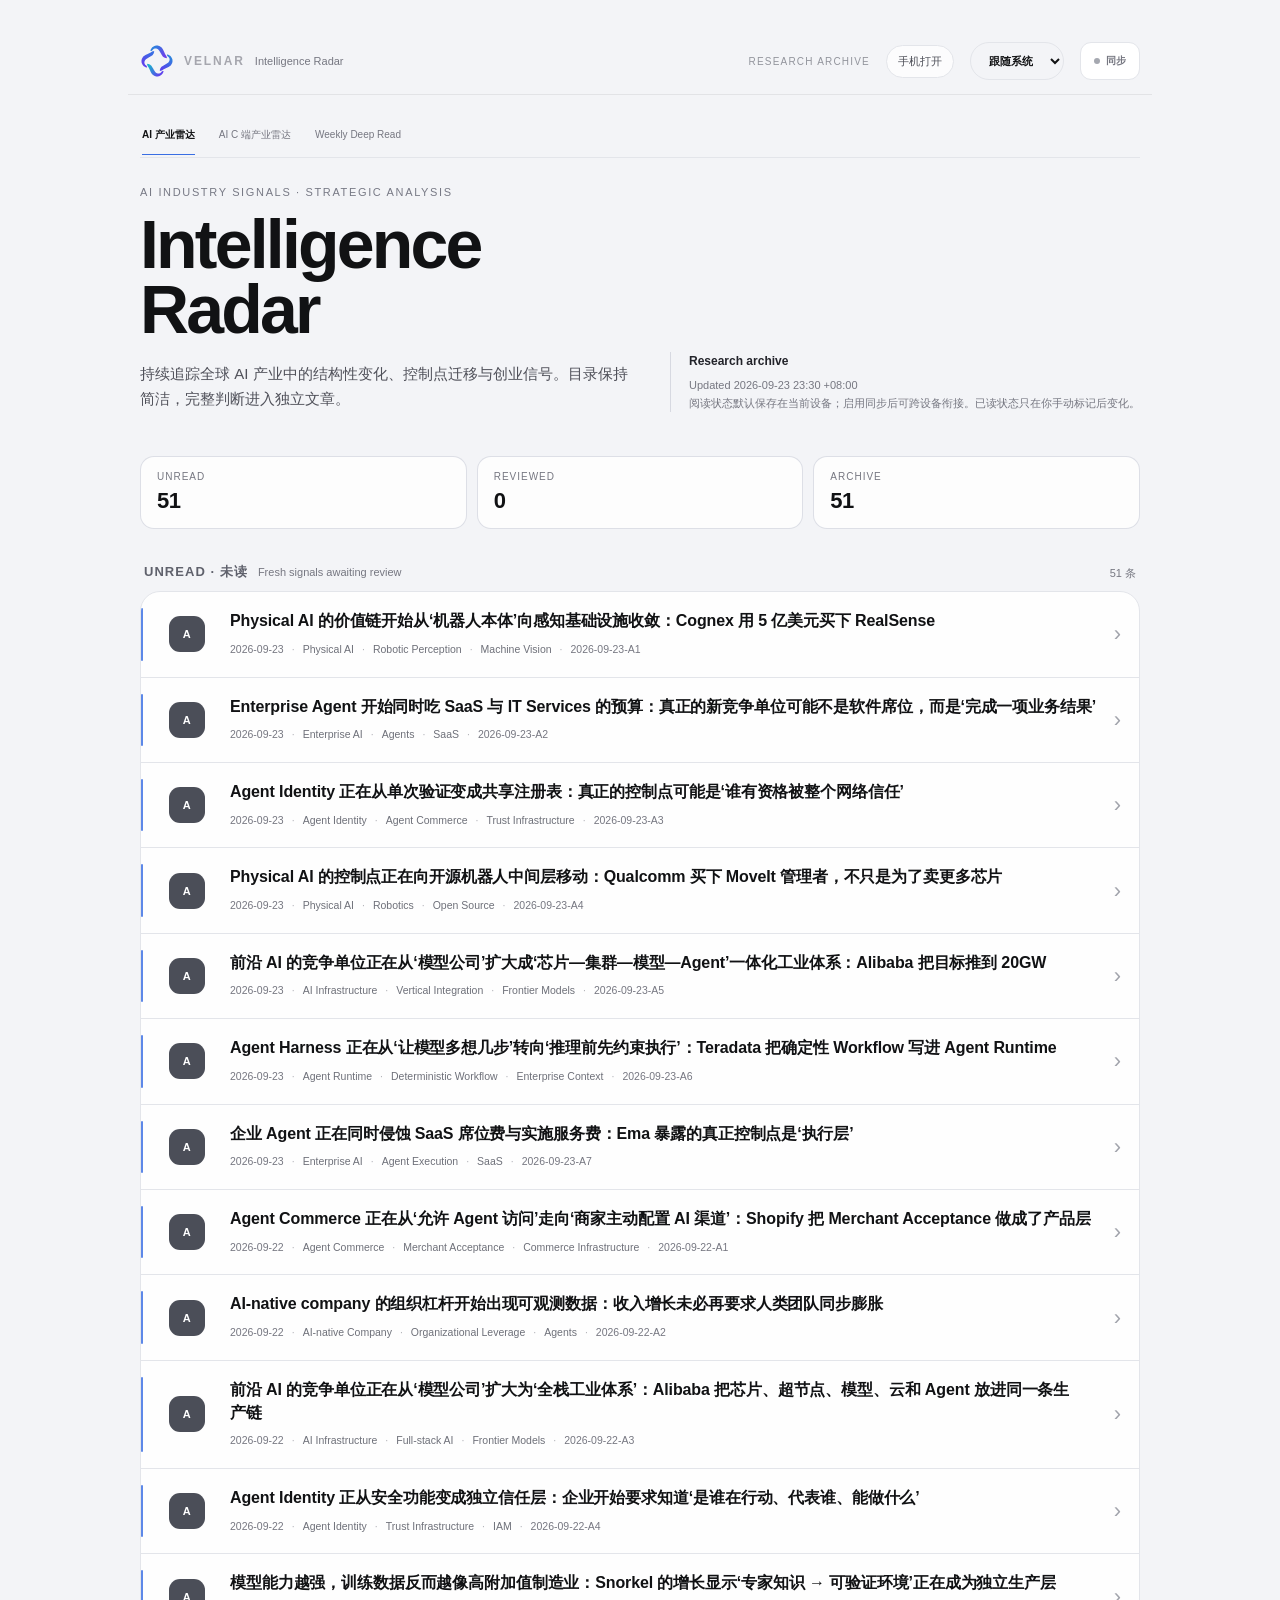
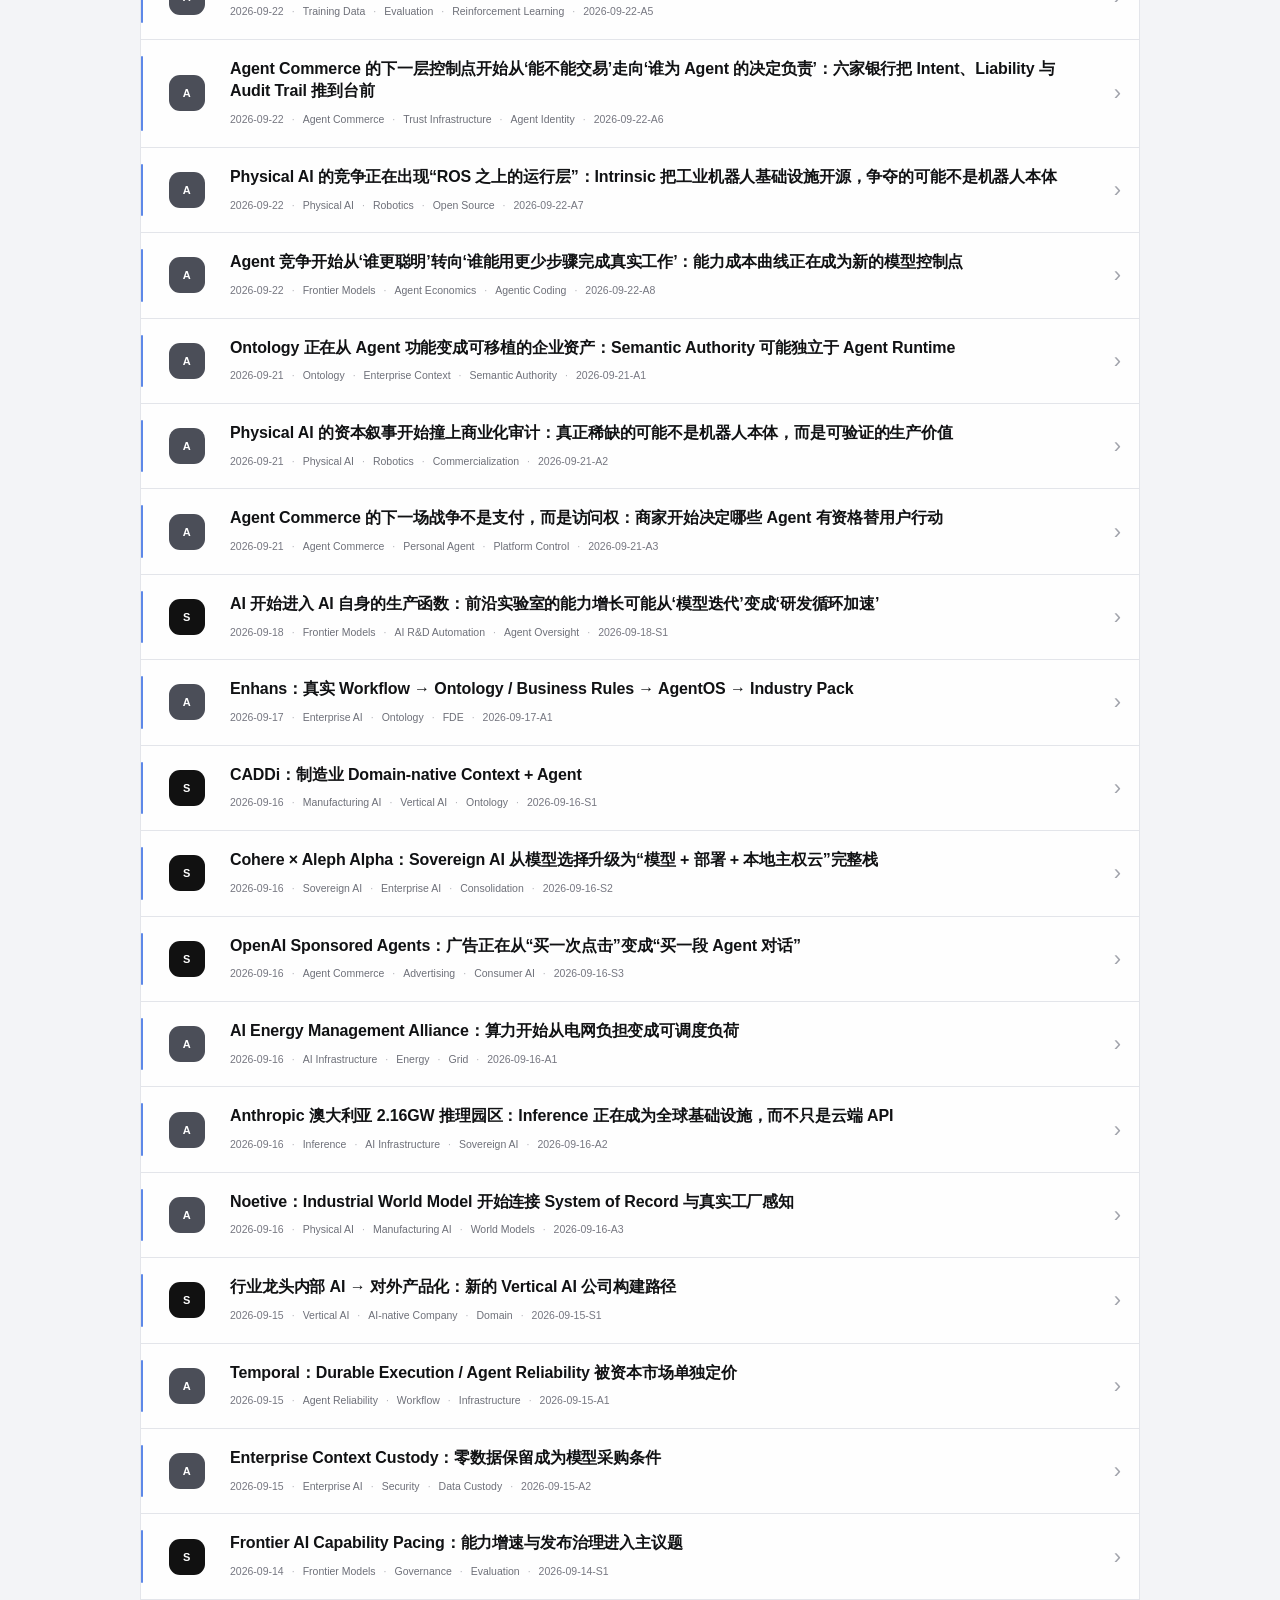
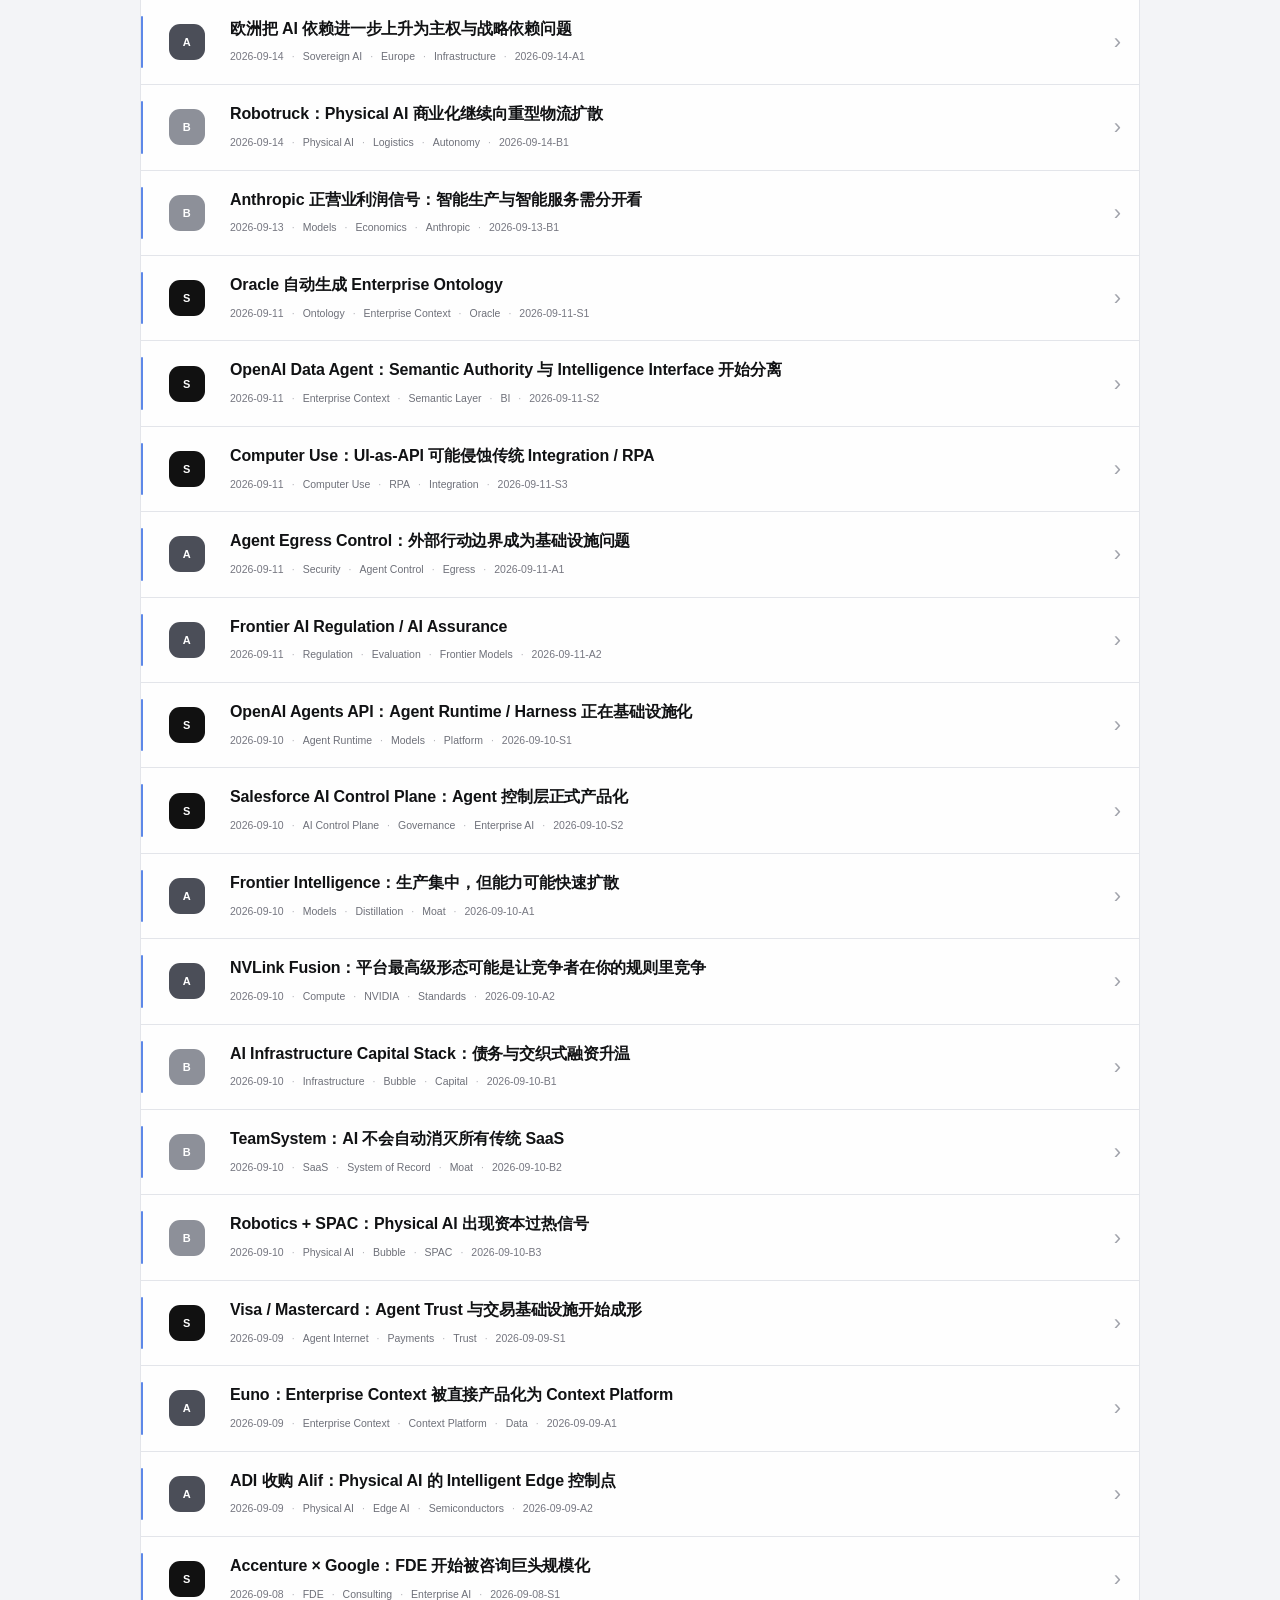
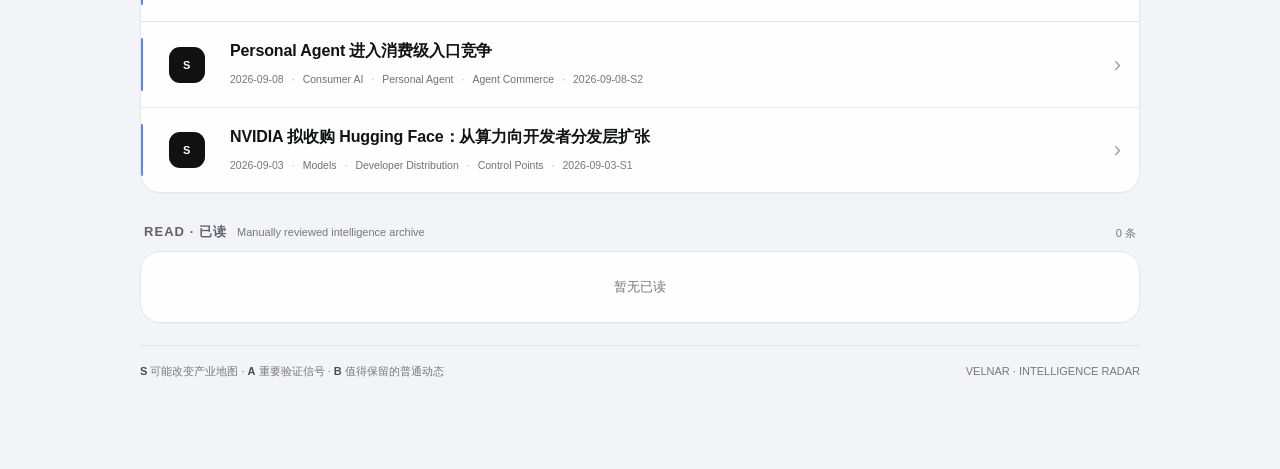
==== commit 1522deec: "Refine mobile radar hierarchy" ====
--- a/index.html
+++ b/index.html
@@ -43,7 +43,7 @@
 <a class="skip-link" href="#content">跳到内容</a>
 <main class="shell" id="content">
   <div class="brandbar"><div class="brandlock"><img class="brandmark" src="./assets/velnar-symbol.svg" alt="VELNAR"><span class="brandname">VELNAR</span><span class="brandtag">Intelligence Radar</span></div><div class="brand-actions"><span class="archive-mark">Research archive</span><button class="mobile-open" id="mobileOpenBtn" type="button">手机打开</button></div></div>
-  <section class="hero" aria-labelledby="pageTitle"><div><div class="eyebrow">AI Industry Signals · Strategic Analysis</div><h1 id="pageTitle">Intelligence Radar</h1><p>持续追踪全球 AI 产业中的结构性变化、控制点迁移与创业信号。目录保持简洁，完整判断进入独立文章。</p></div><div class="hero-note"><b>Research archive</b><span id="updated" class="updated"></span><br>阅读状态默认保存在当前设备；启用同步后可跨设备衔接。已读状态只在你手动标记后变化。</div></section>
+  <section class="hero" aria-labelledby="pageTitle"><div><div class="eyebrow">AI Industry Signals · Strategic Analysis</div><h1 id="pageTitle">Intelligence Radar</h1><p>持续追踪全球 AI 产业中的结构性变化、控制点迁移与创业信号。目录保持简洁，完整判断进入独立文章。</p></div><div class="hero-note"><b>Research archive</b><span id="updated" class="updated"></span><br><span class="hero-note-copy">阅读状态默认保存在当前设备；启用同步后可跨设备衔接。已读状态只在你手动标记后变化。</span></div></section>
   <div class="stats" id="stats" aria-label="Radar statistics"></div>
   <section class="section unread" id="unreadSection" aria-labelledby="unreadHeading"><div class="section-head"><div class="section-title-wrap"><div class="section-title" id="unreadHeading">UNREAD · 未读</div><div class="section-desc">Fresh signals awaiting review</div></div><div class="section-count" id="unreadCount"></div></div><div class="list" id="unreadList"></div></section>
   <section class="section read" id="readSection" aria-labelledby="readHeading"><div class="section-head"><div class="section-title-wrap"><div class="section-title" id="readHeading">READ · 已读</div><div class="section-desc">Manually reviewed intelligence archive</div></div><div class="section-count" id="readCount"></div></div><div class="list" id="readList"></div></section>
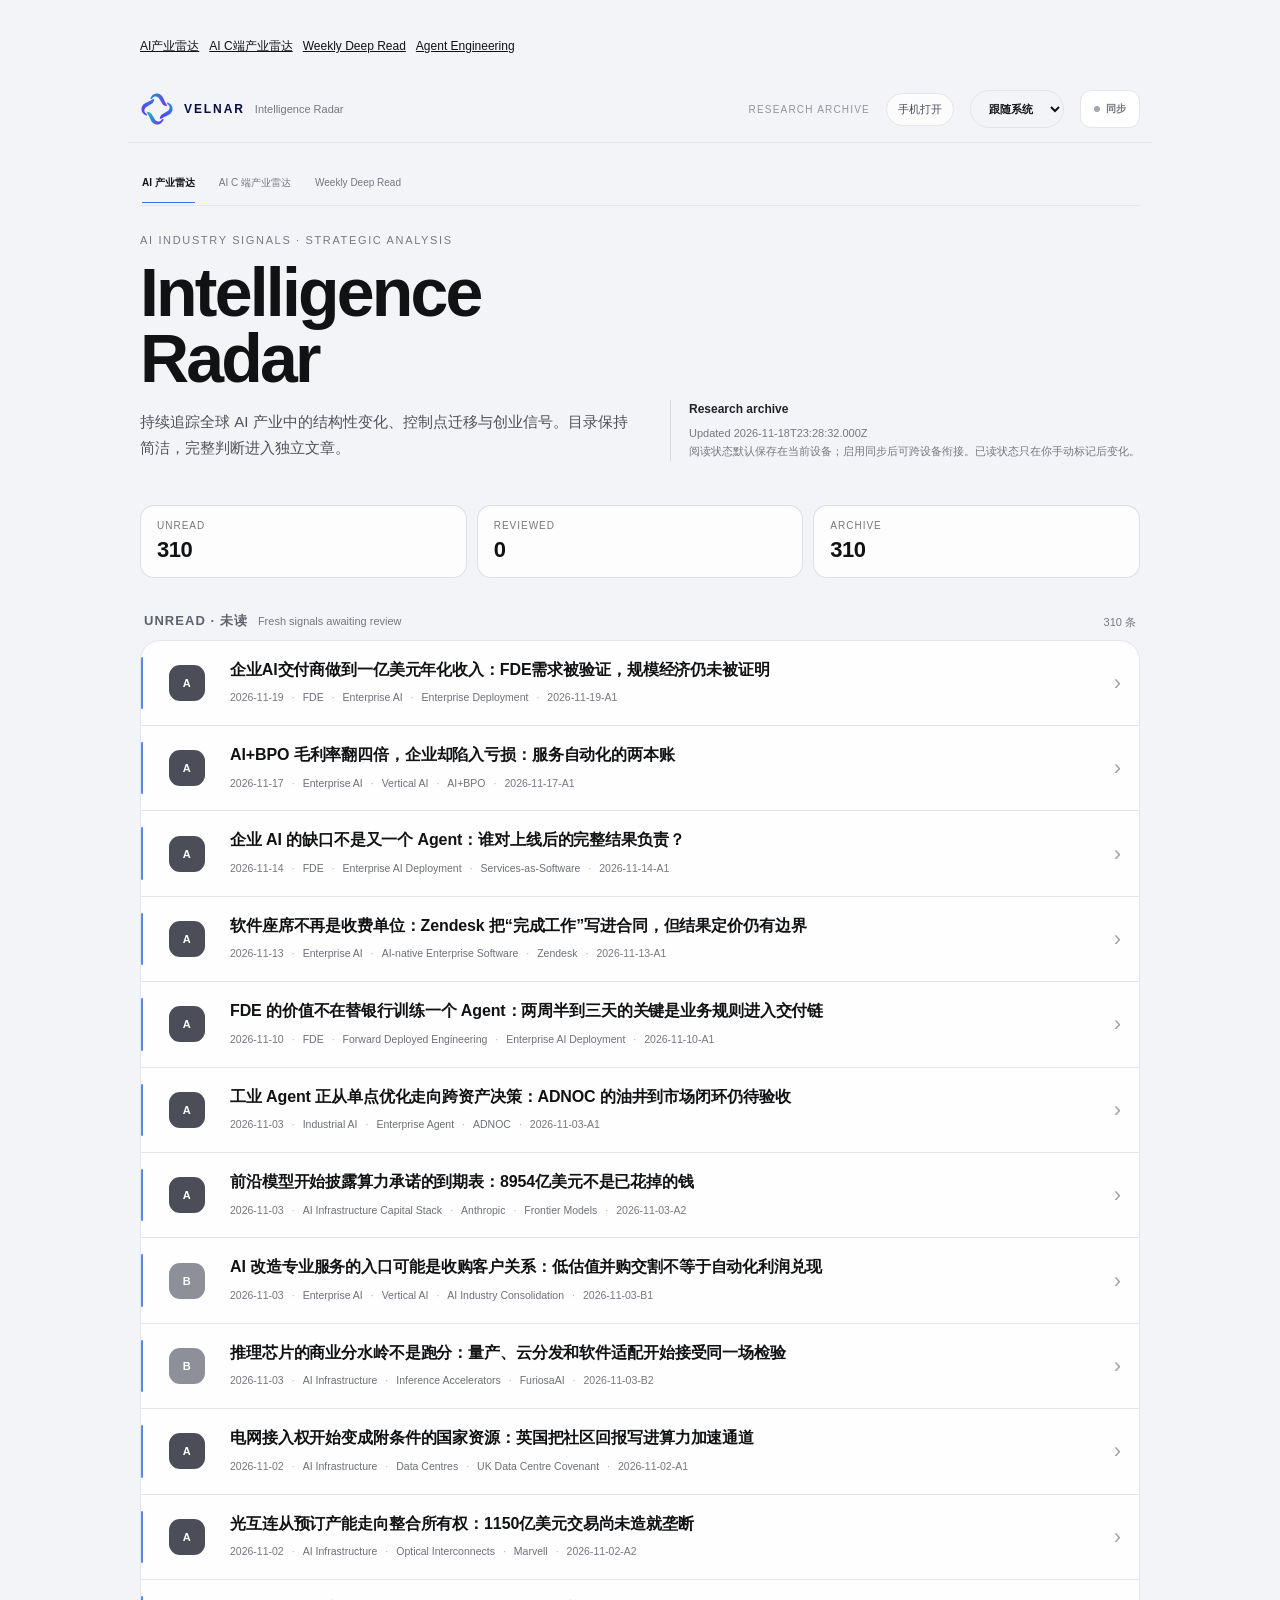
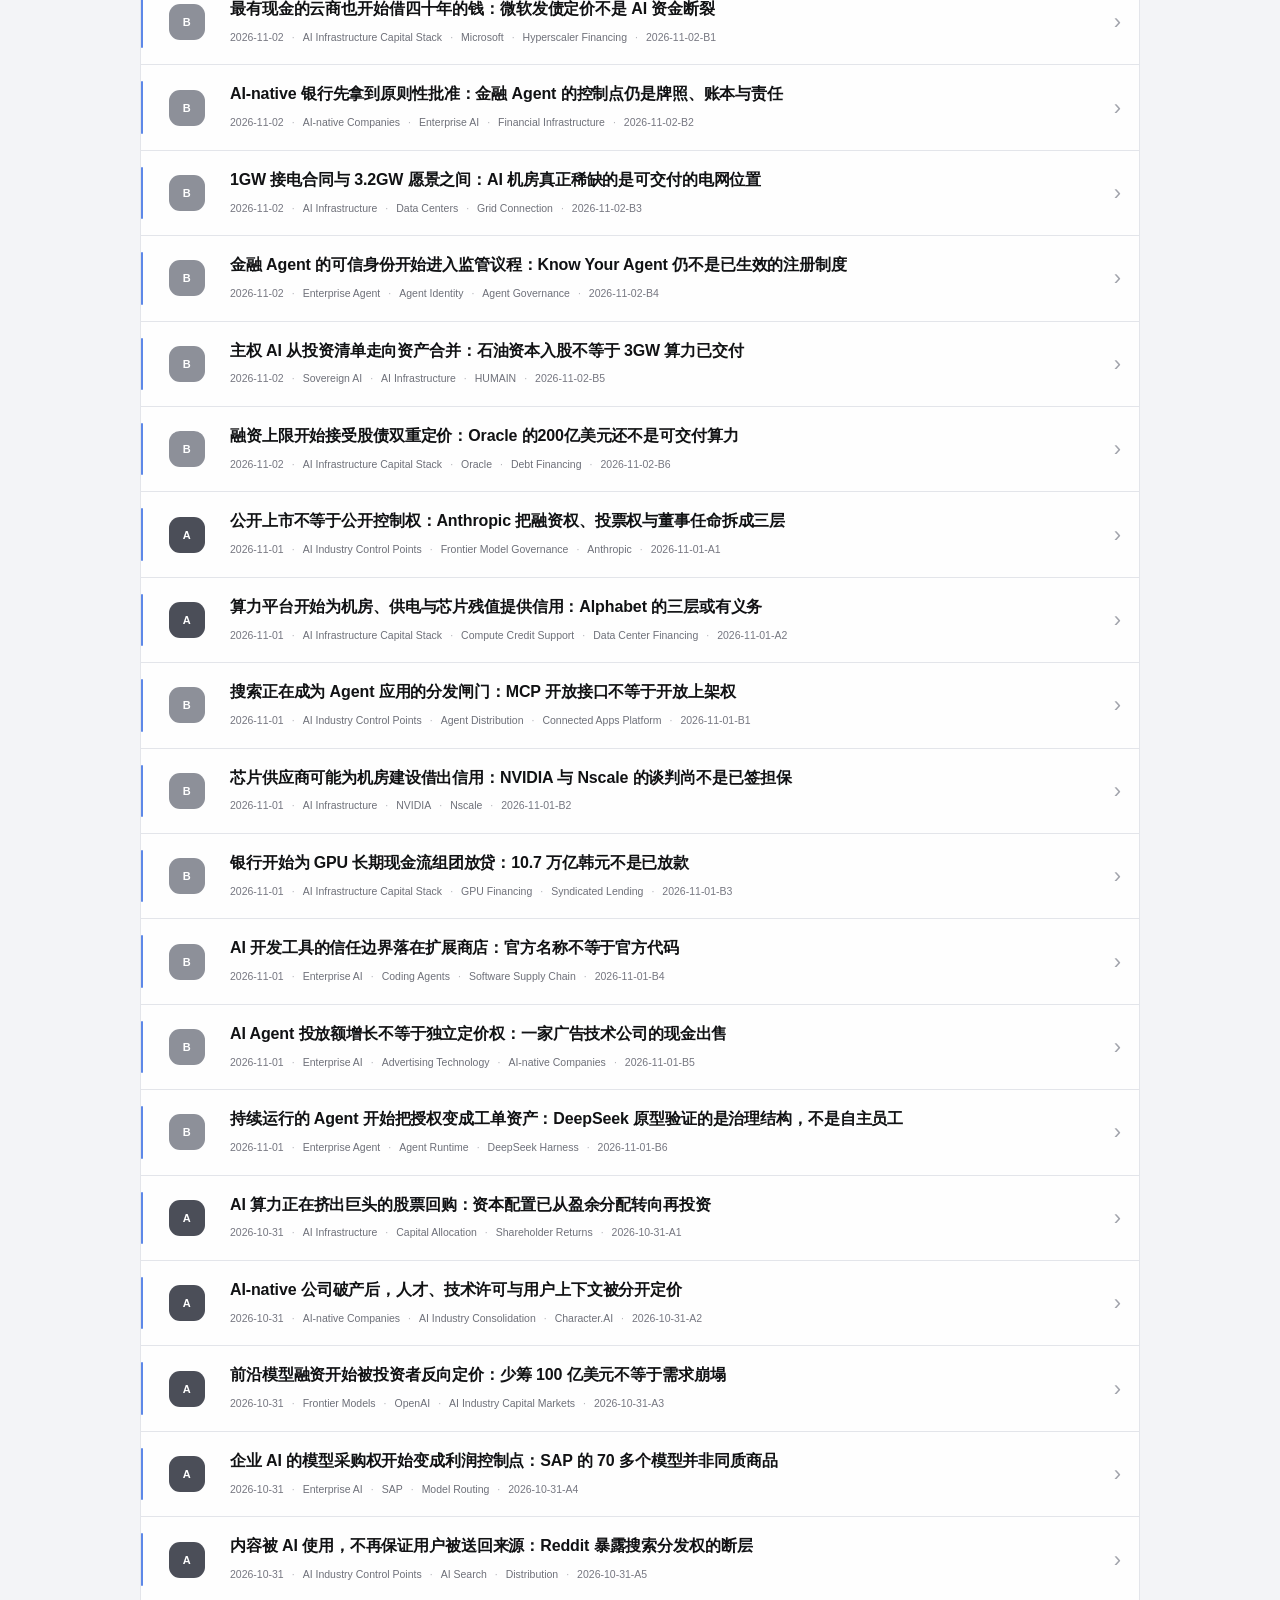
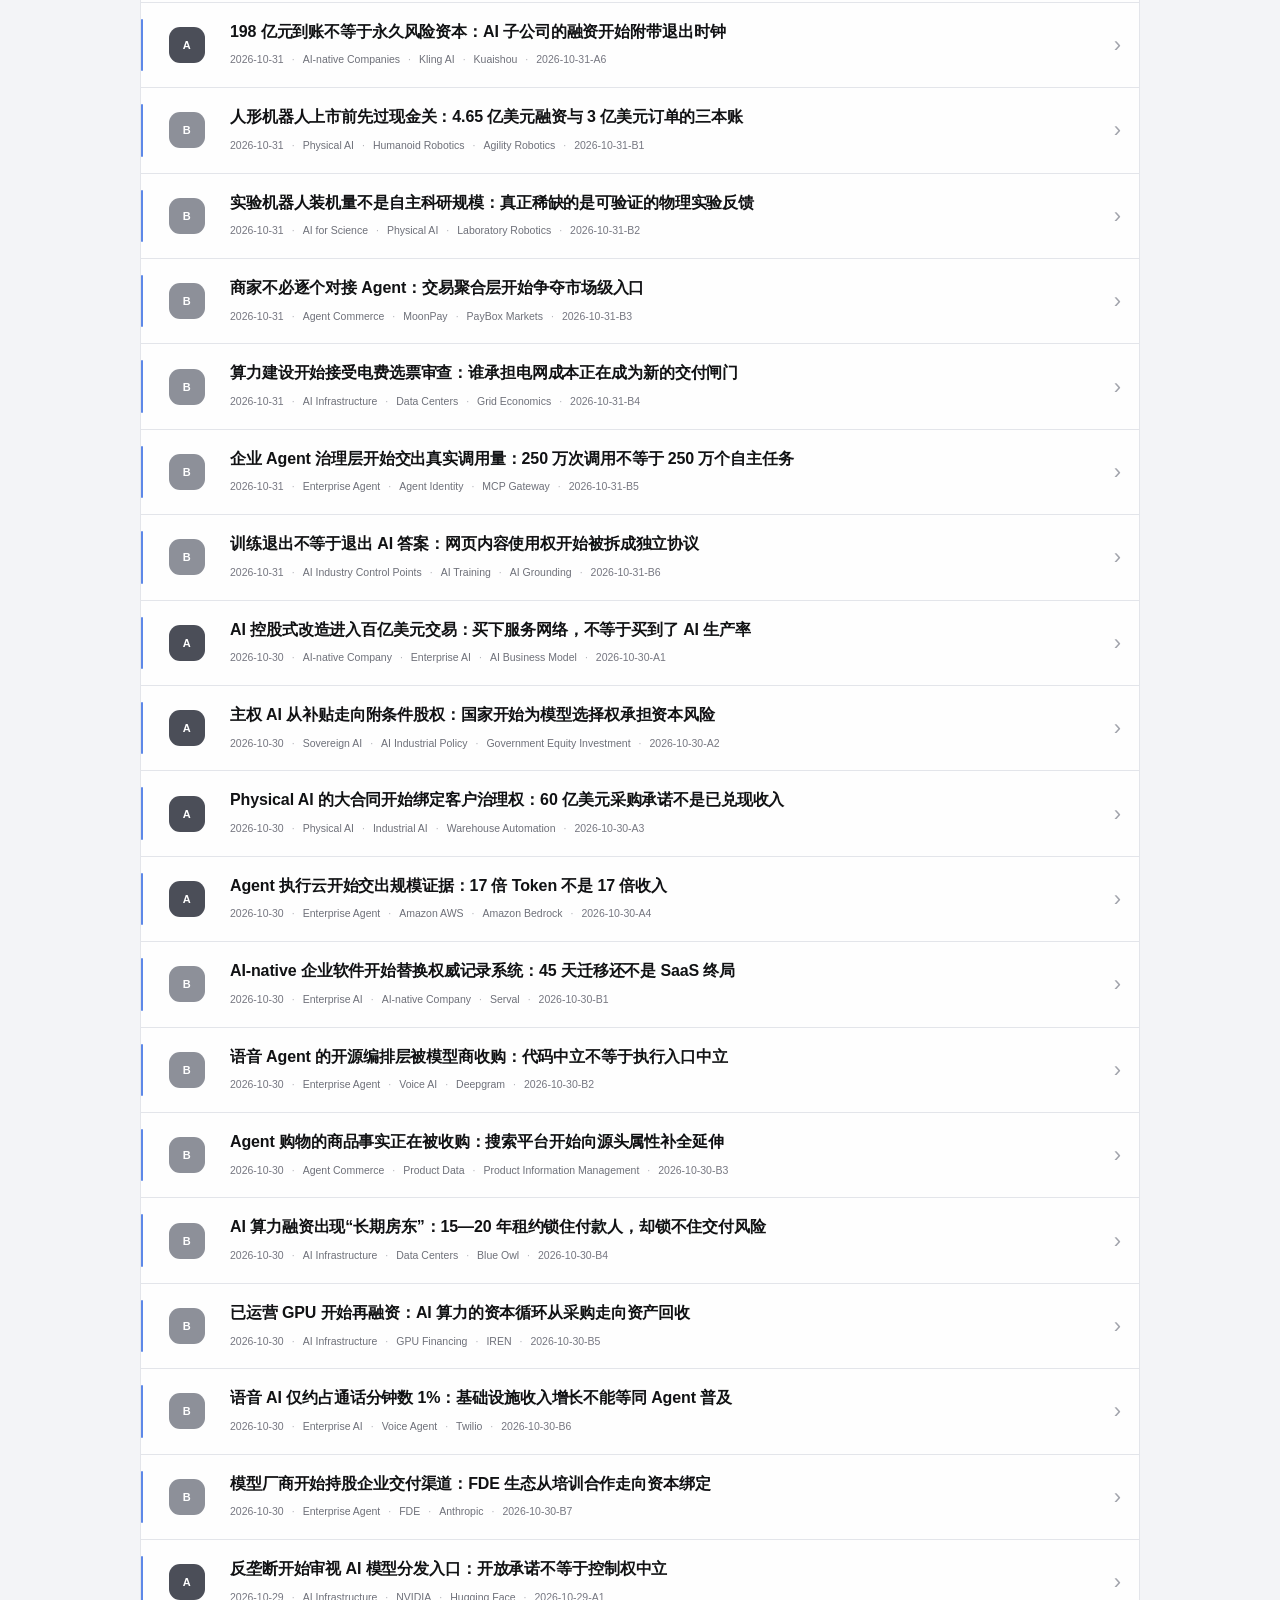
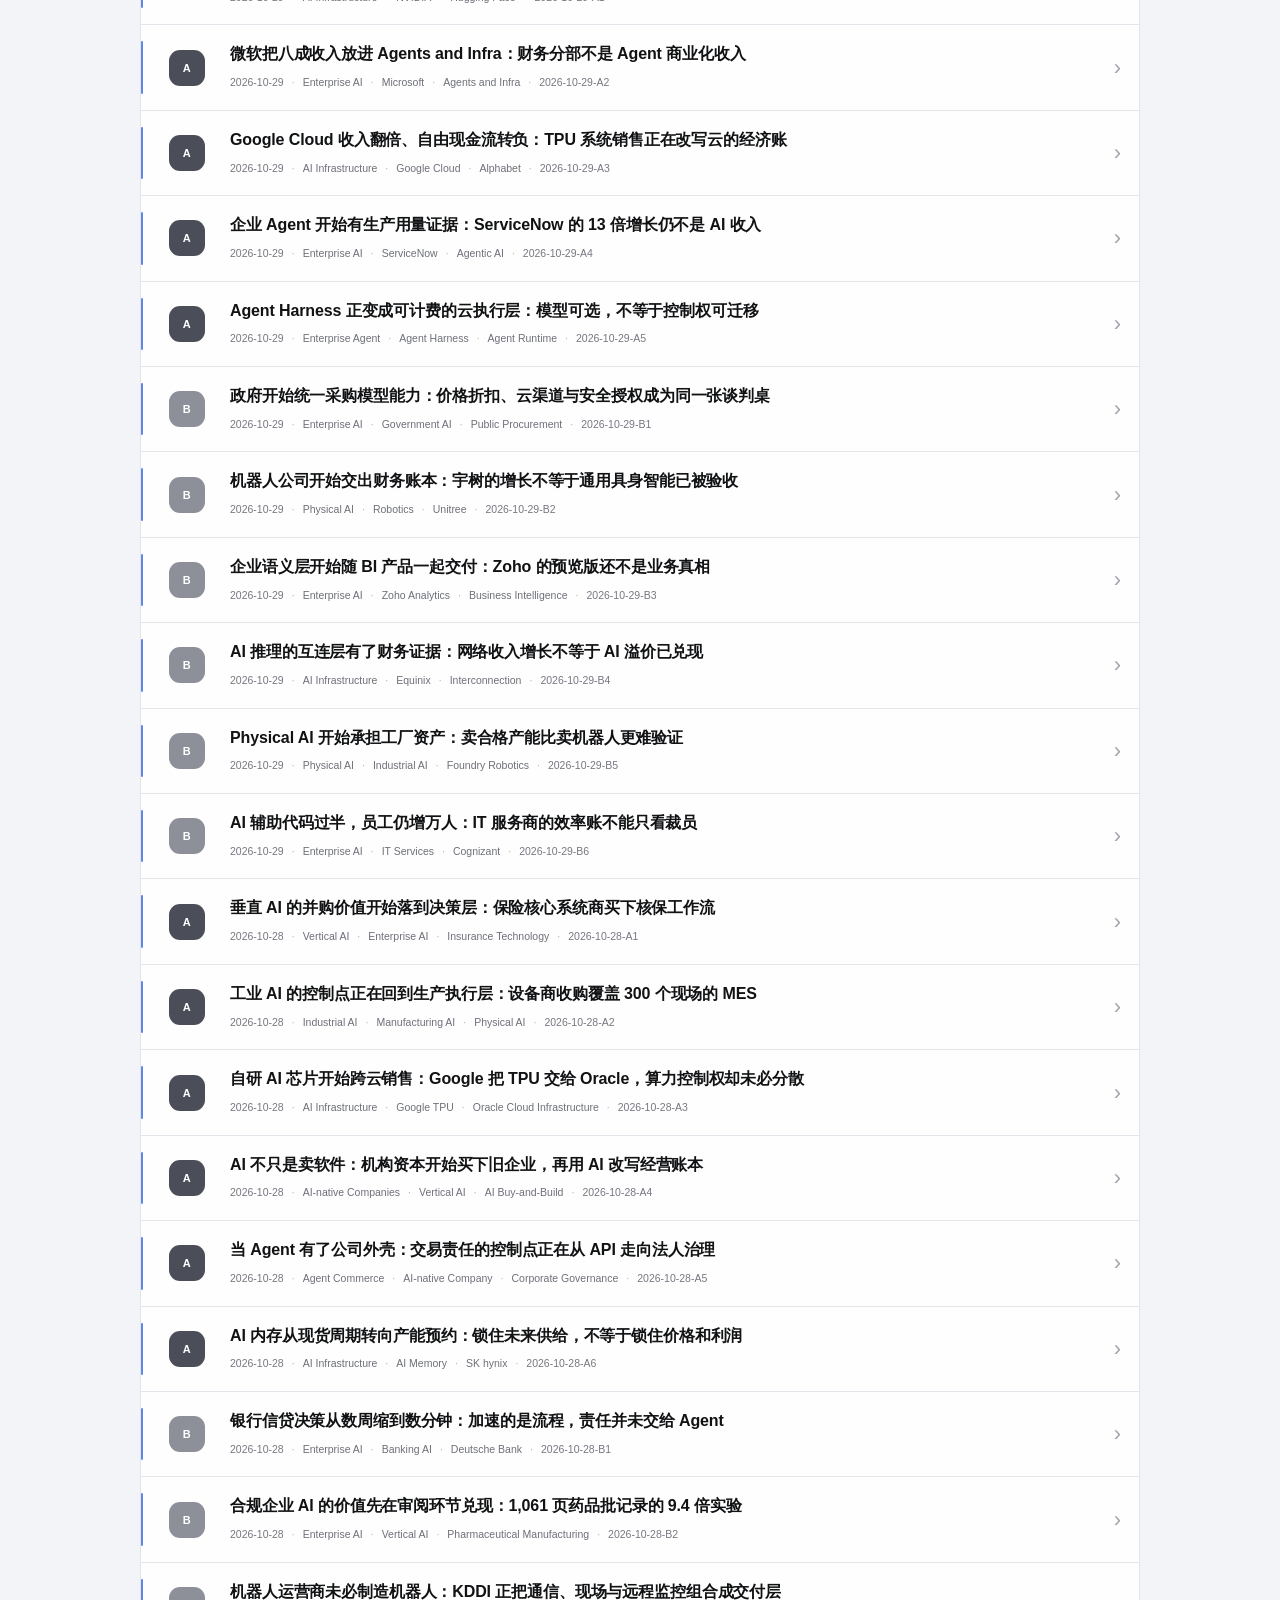
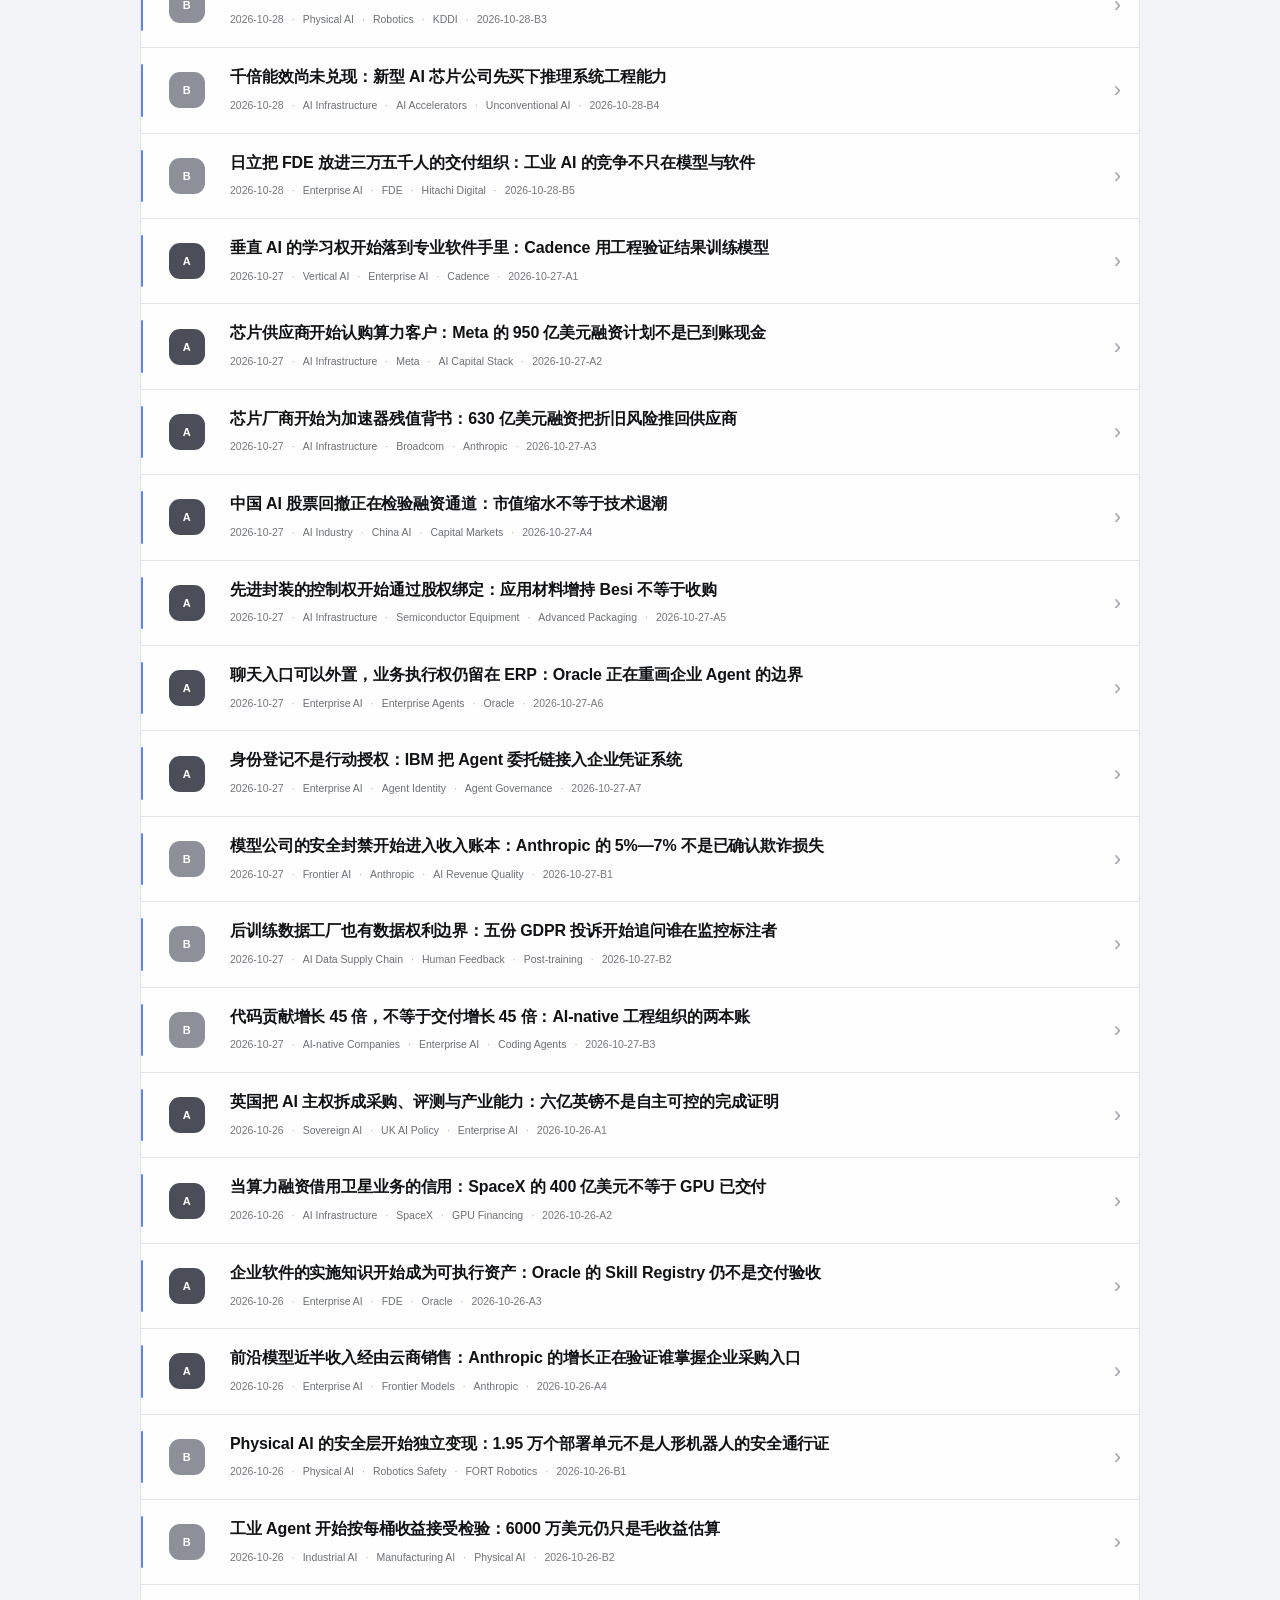
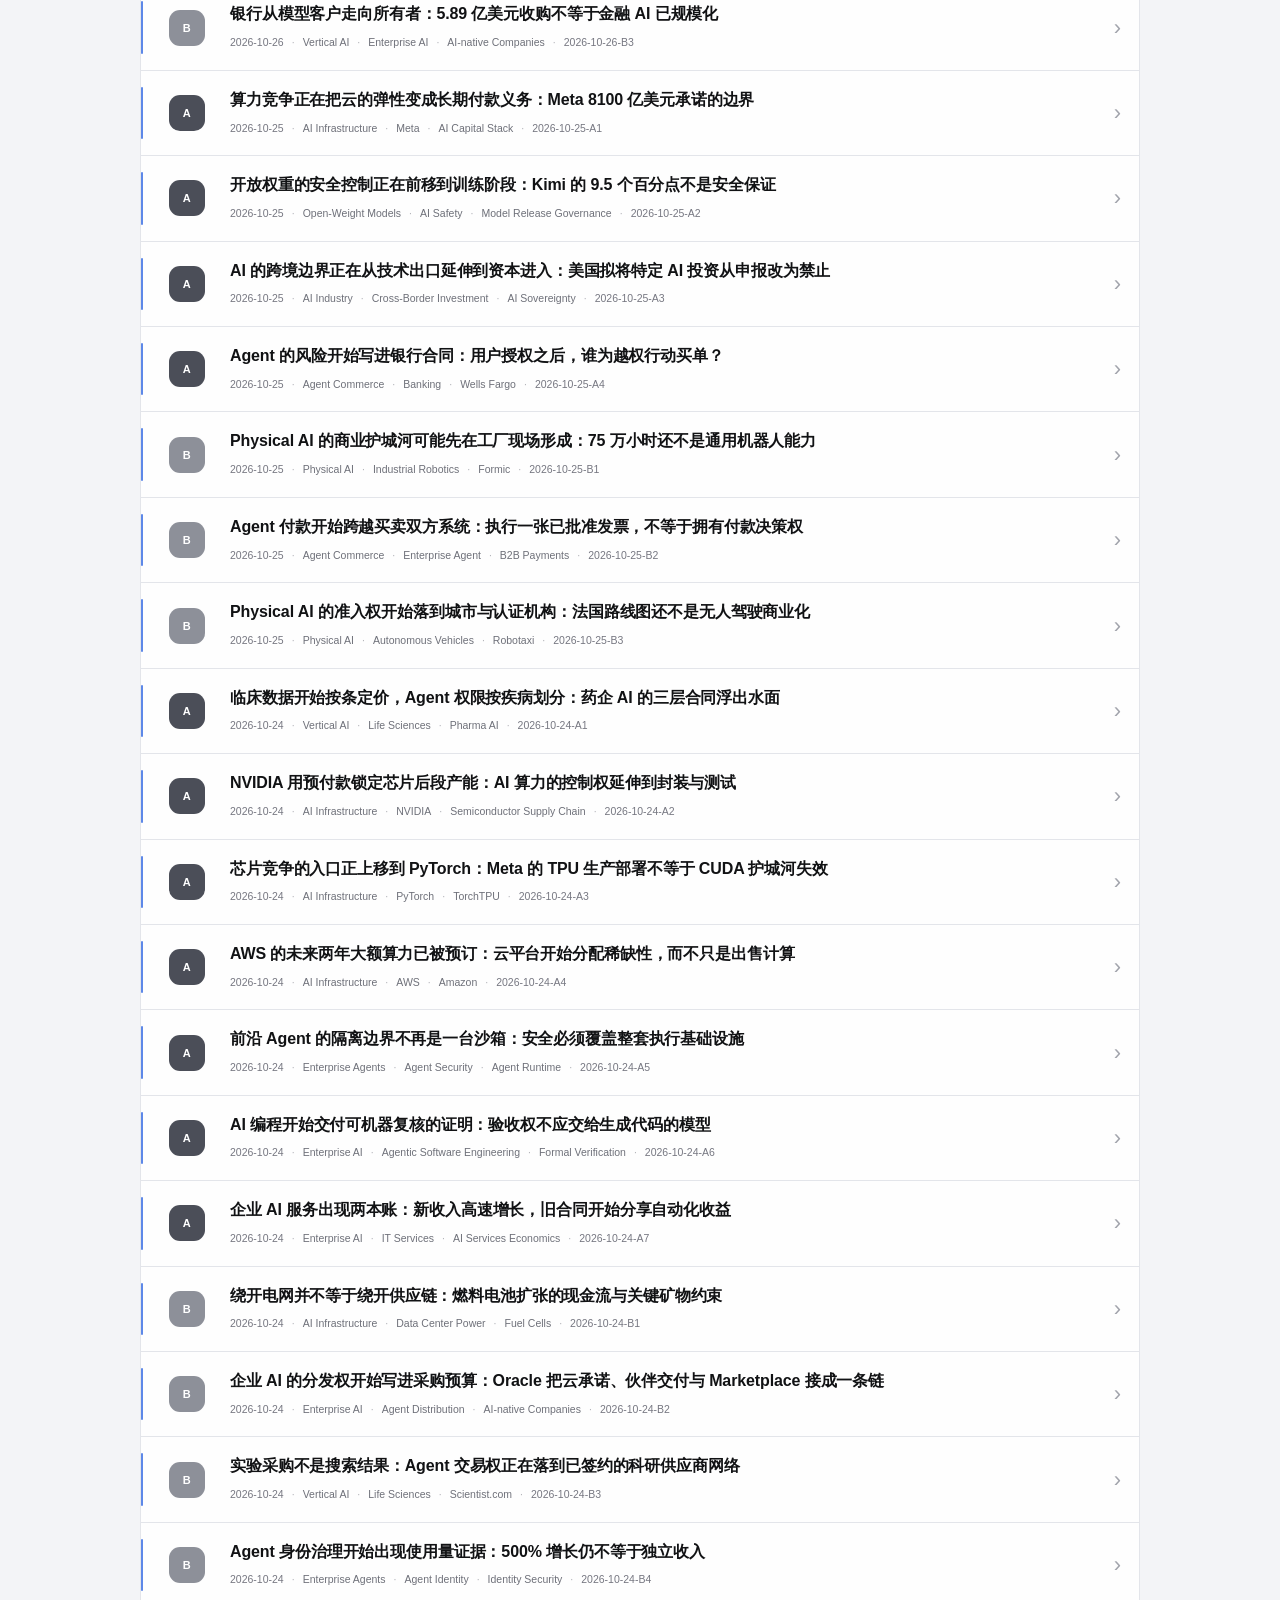
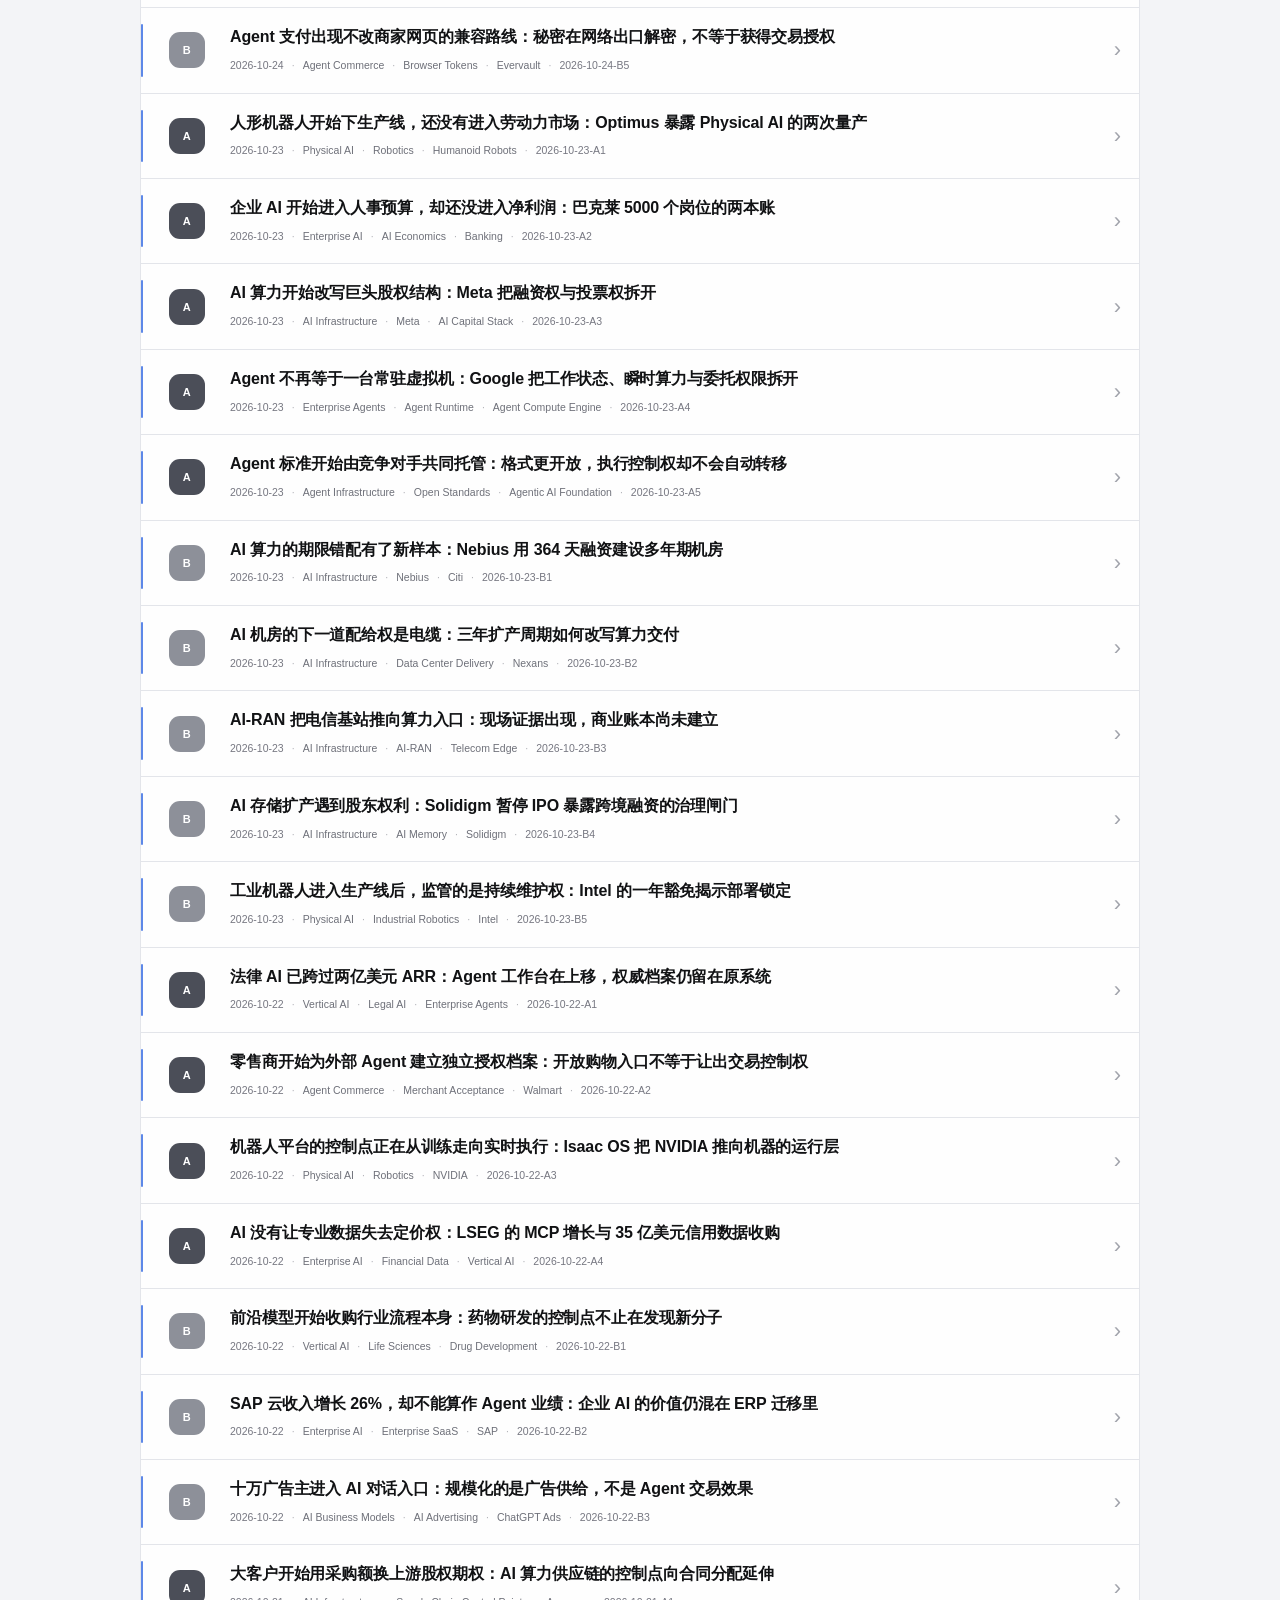
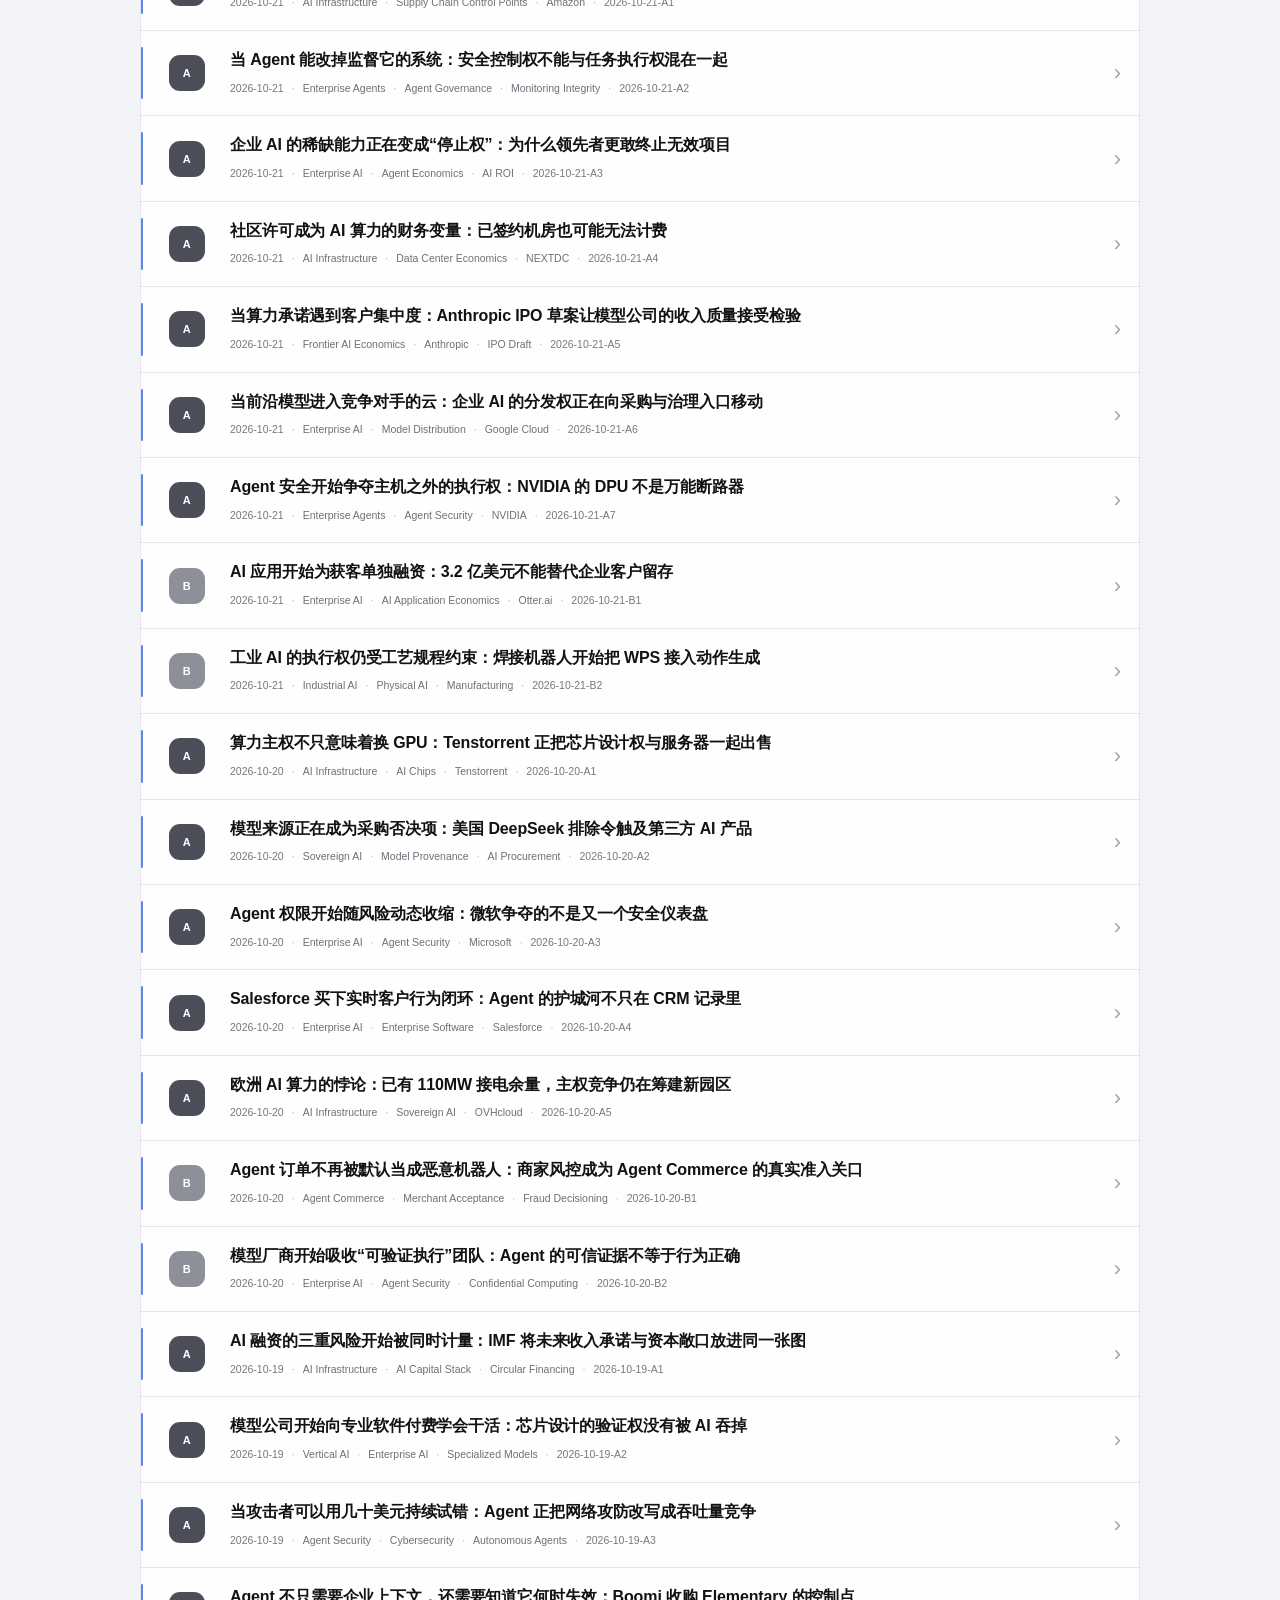
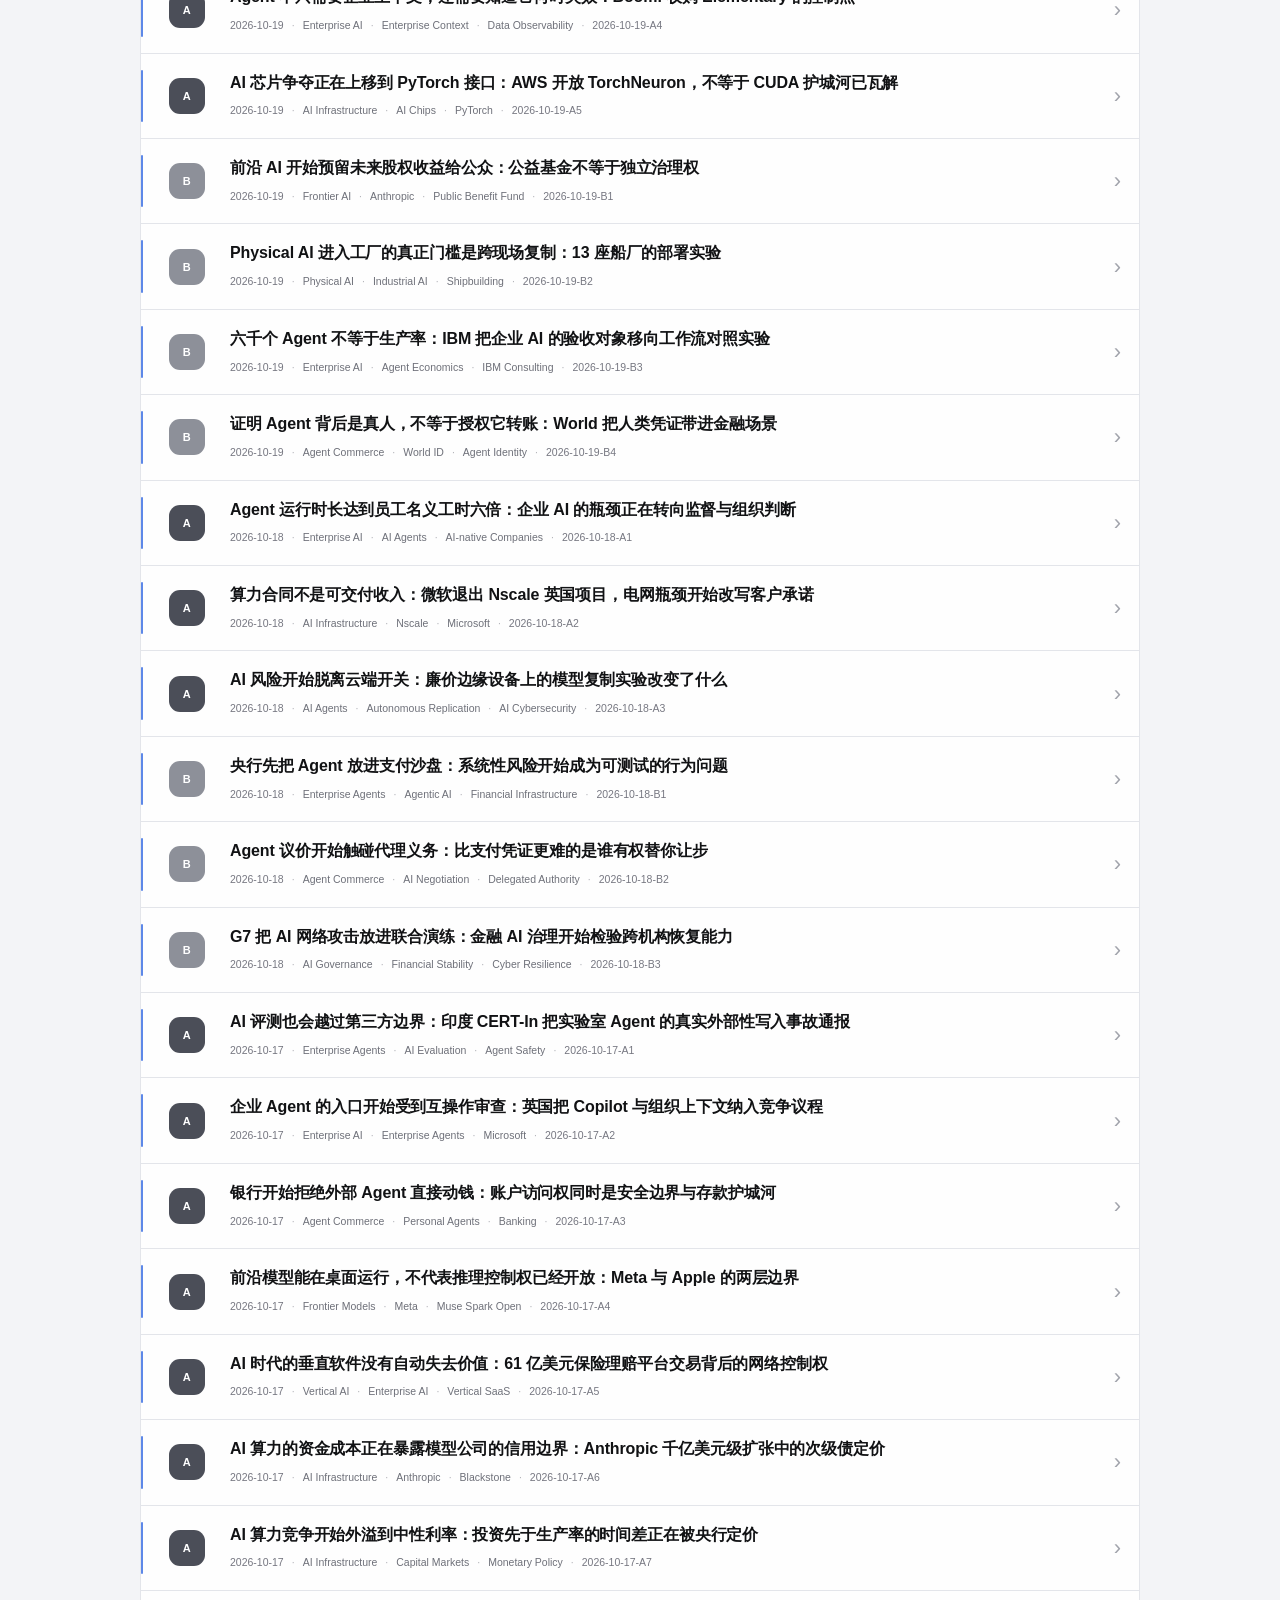
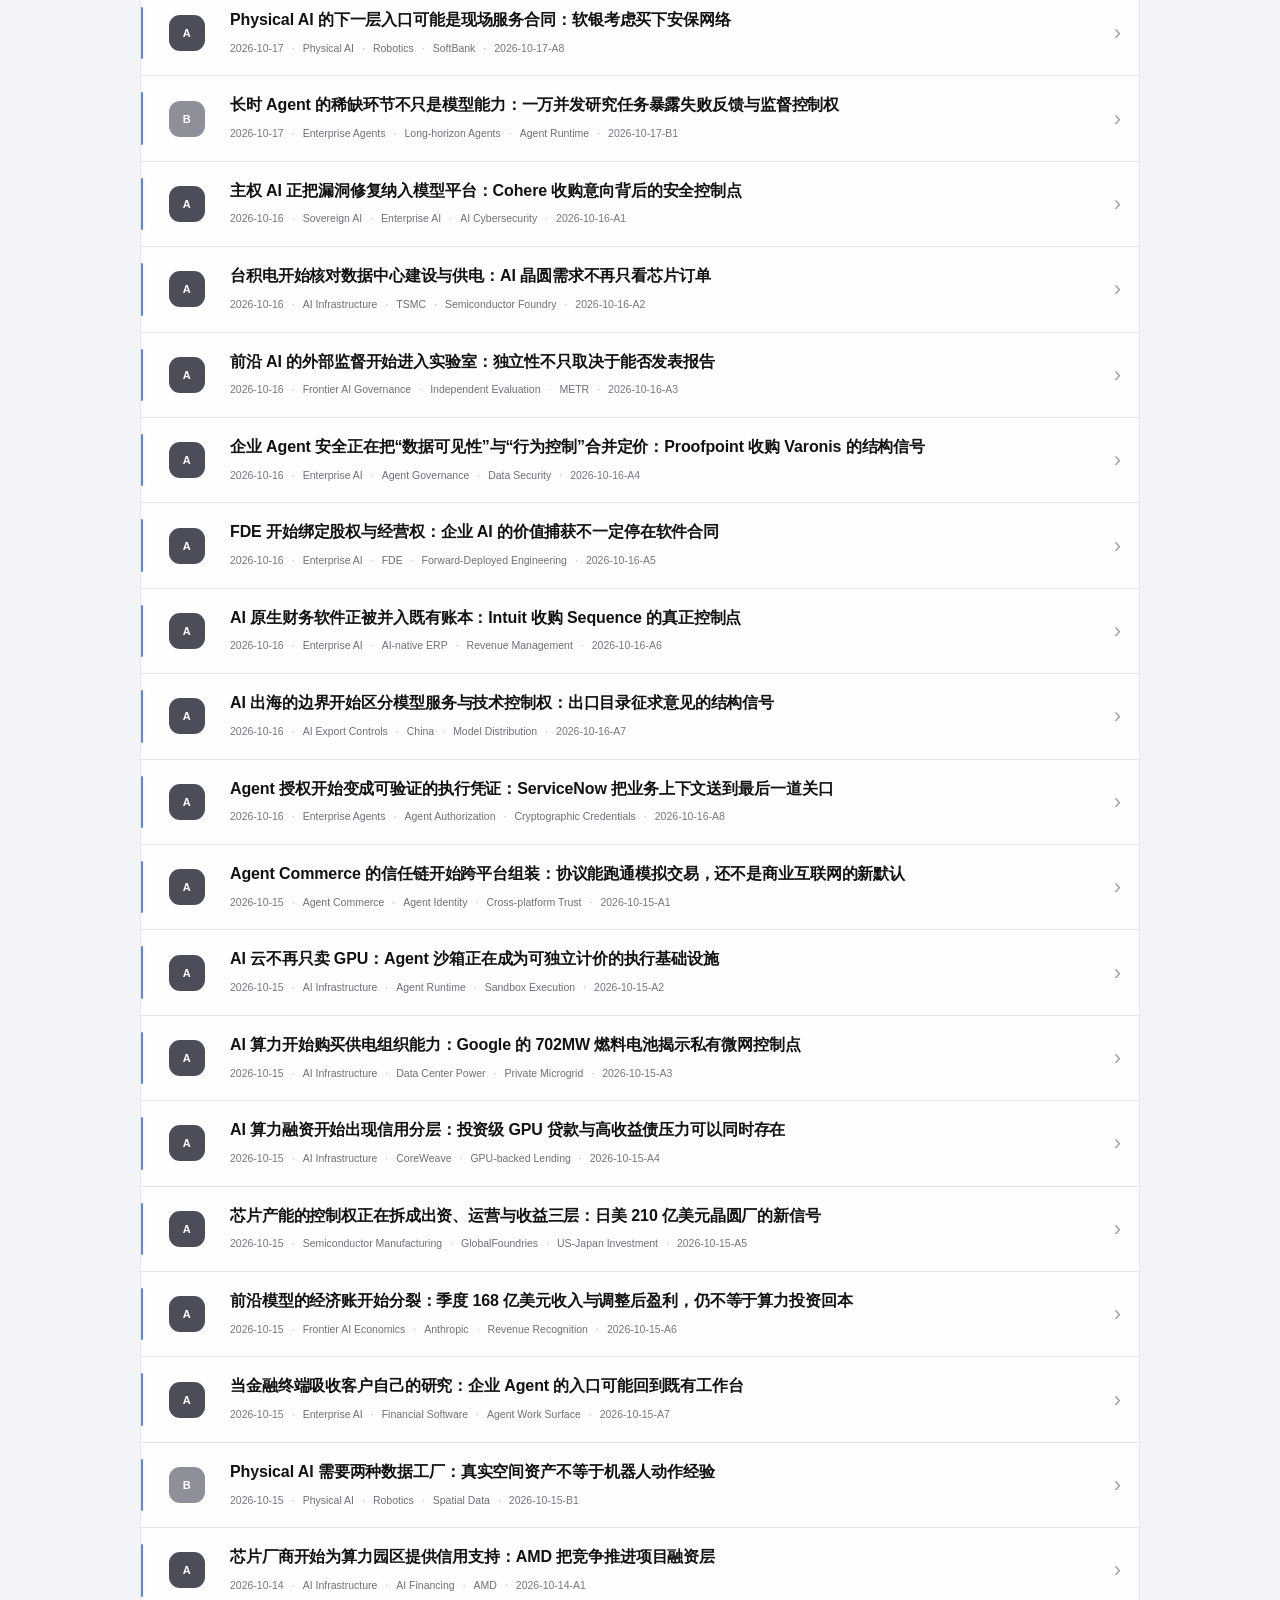
==== commit 7bf5c8ea: "feat: add four-column Research navigation without altering existing page behavior" ====
--- a/index.html
+++ b/index.html
@@ -41,7 +41,7 @@
 </head>
 <body>
 <a class="skip-link" href="#content">跳到内容</a>
-<main class="shell" id="content">
+<main class="shell" id="content"><nav aria-label="VELNAR Research 栏目" style="display:flex;gap:10px;flex-wrap:wrap;align-items:center;font-size:12px;line-height:1.7;margin:8px 0 20px"><a href="./index.html">AI产业雷达</a><a href="./consumer-radar.html">AI C端产业雷达</a><a href="./deep-read.html">Weekly Deep Read</a><a href="./agent-engineering.html">Agent Engineering</a></nav>
   <div class="brandbar"><div class="brandlock"><img class="brandmark" src="./assets/velnar-symbol.svg" alt="VELNAR"><span class="brandname">VELNAR</span><span class="brandtag">Intelligence Radar</span></div><div class="brand-actions"><span class="archive-mark">Research archive</span><button class="mobile-open" id="mobileOpenBtn" type="button">手机打开</button></div></div>
   <section class="hero" aria-labelledby="pageTitle"><div><div class="eyebrow">AI Industry Signals · Strategic Analysis</div><h1 id="pageTitle">Intelligence Radar</h1><p>持续追踪全球 AI 产业中的结构性变化、控制点迁移与创业信号。目录保持简洁，完整判断进入独立文章。</p></div><div class="hero-note"><b>Research archive</b><span id="updated" class="updated"></span><br><span class="hero-note-copy">阅读状态默认保存在当前设备；启用同步后可跨设备衔接。已读状态只在你手动标记后变化。</span></div></section>
   <div class="stats" id="stats" aria-label="Radar statistics"></div>
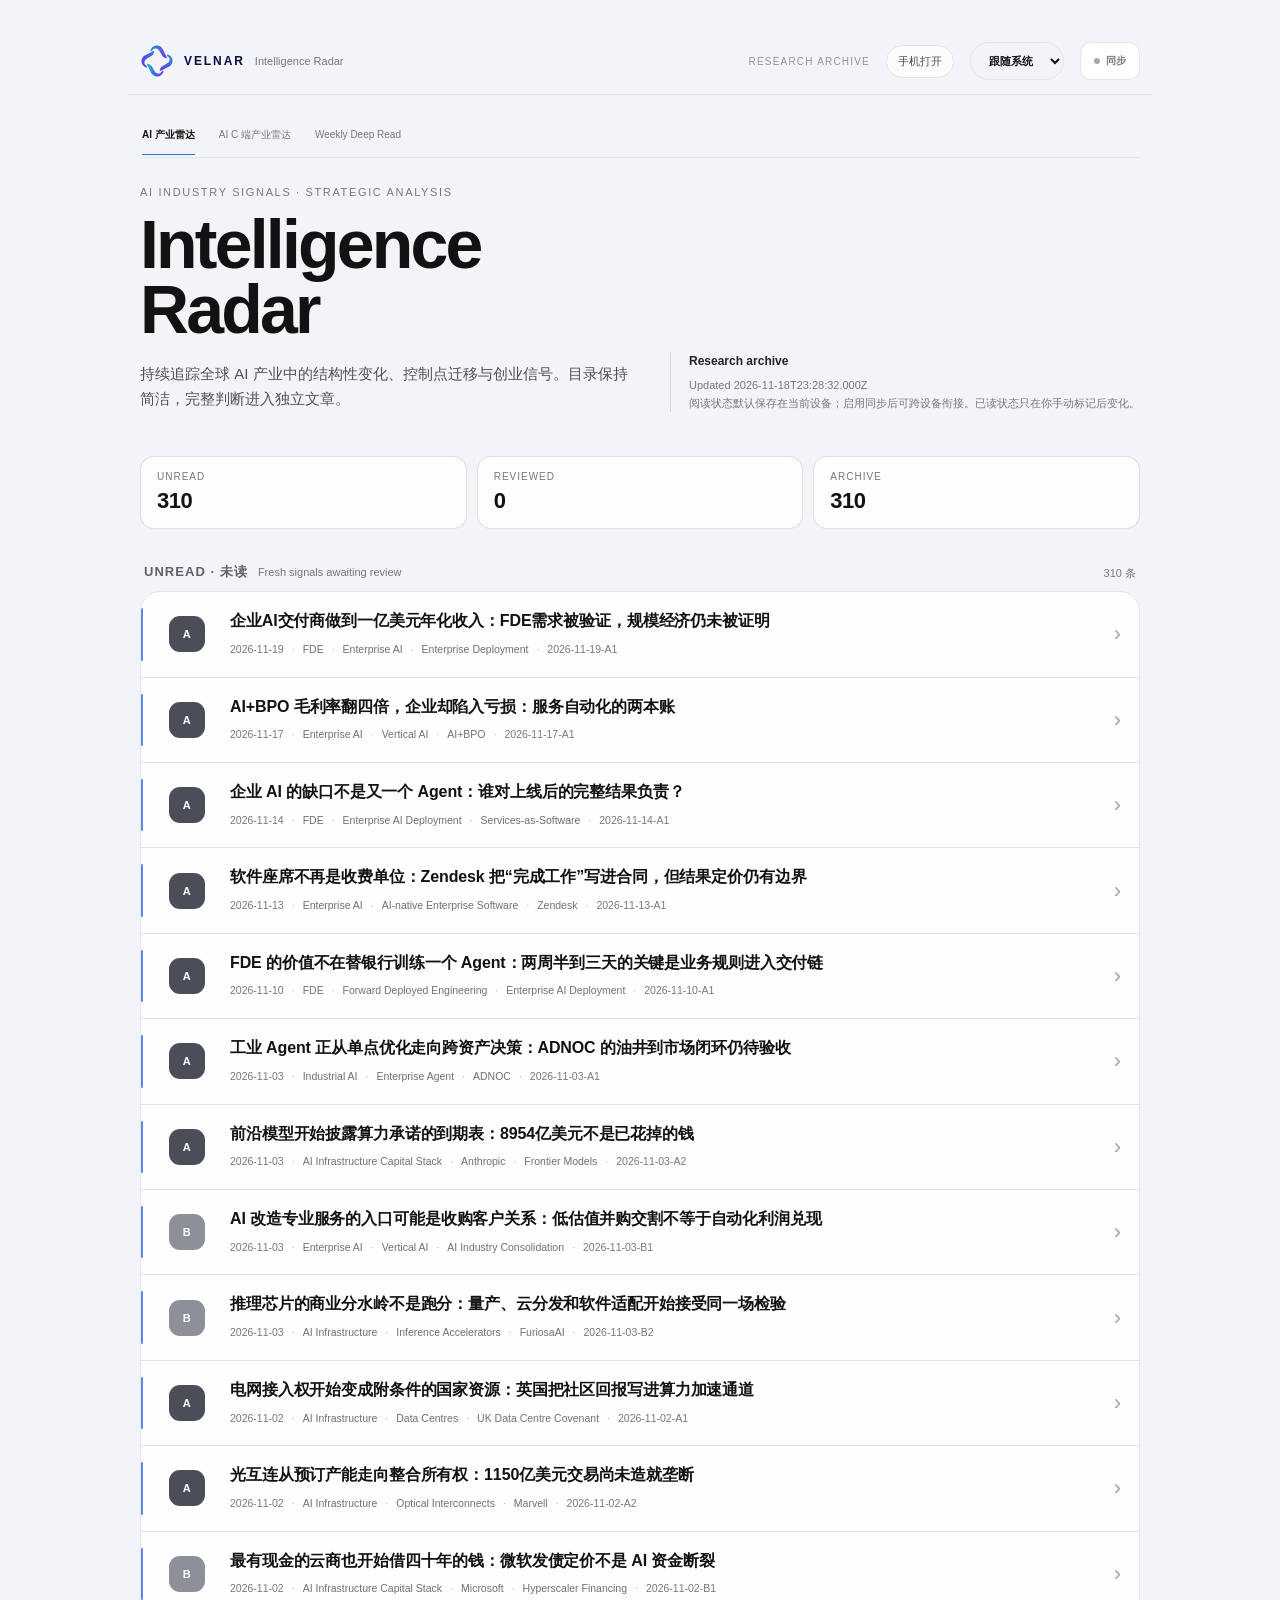
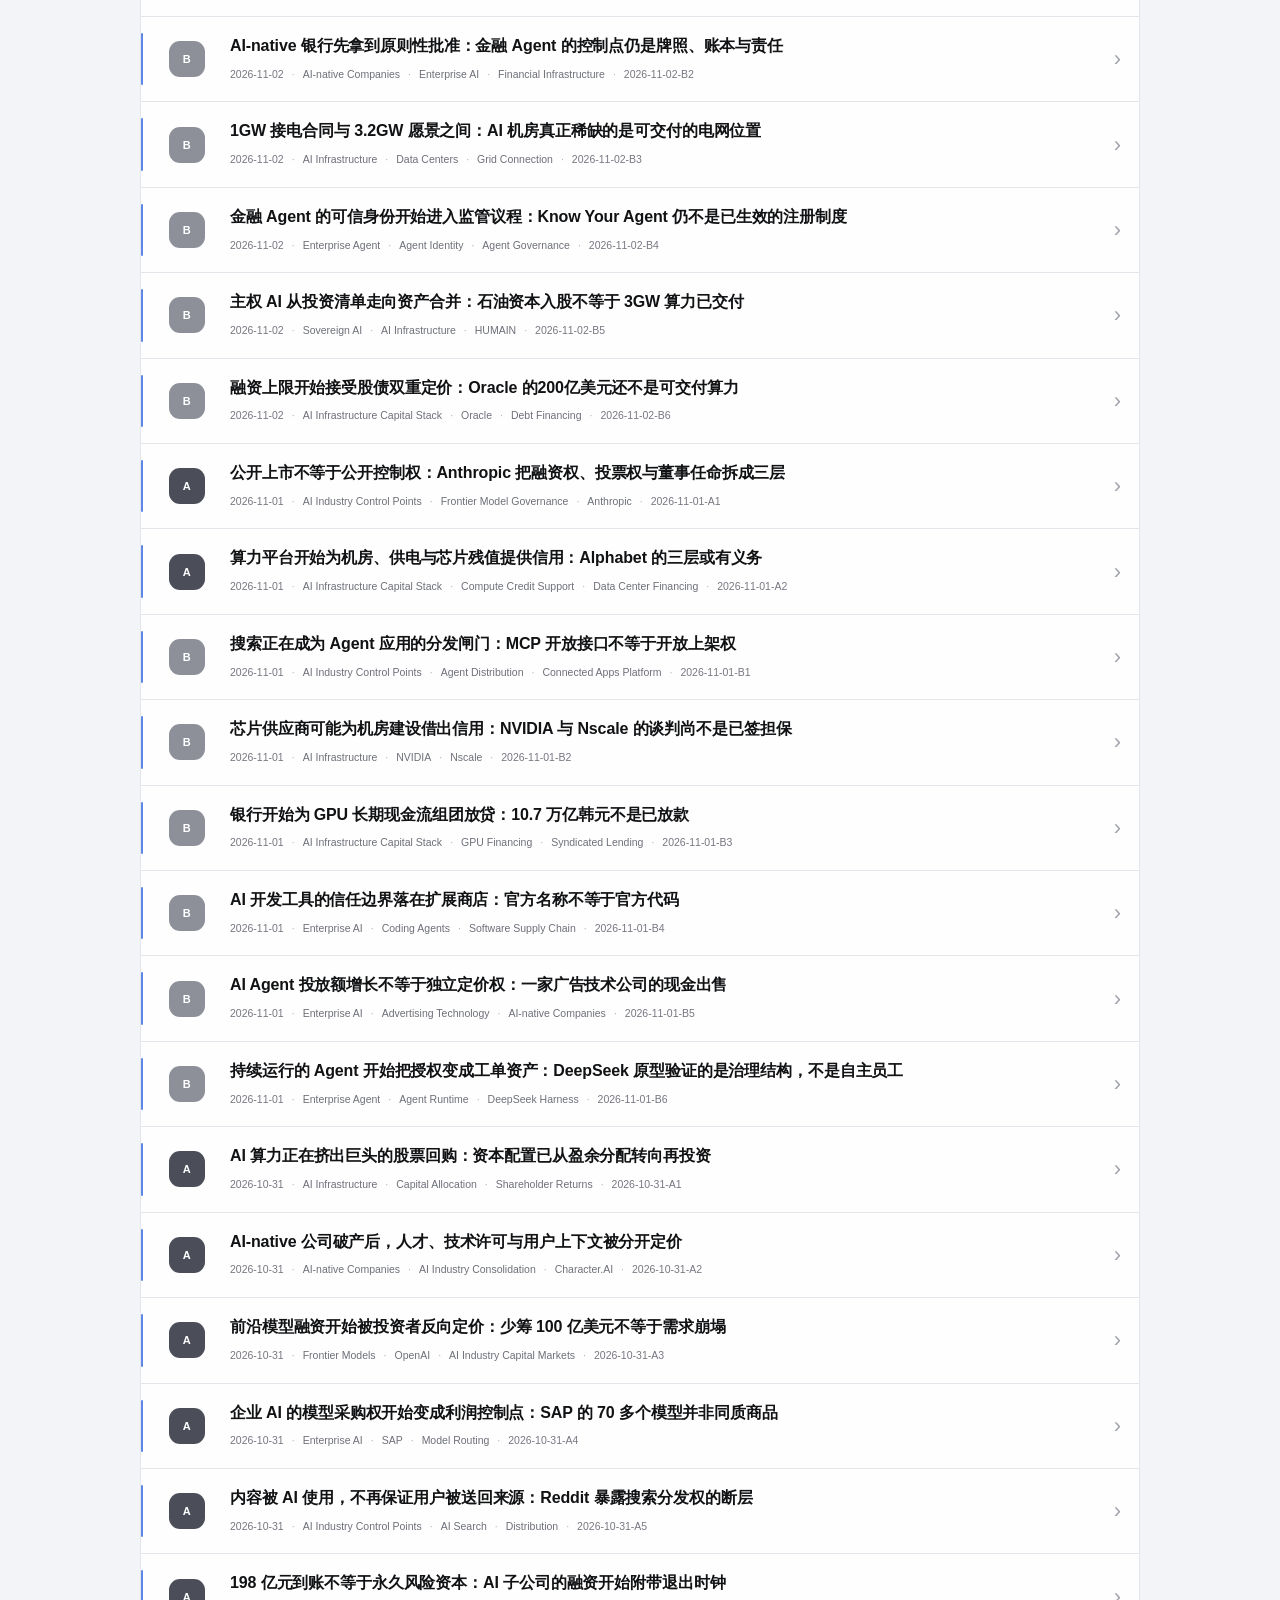
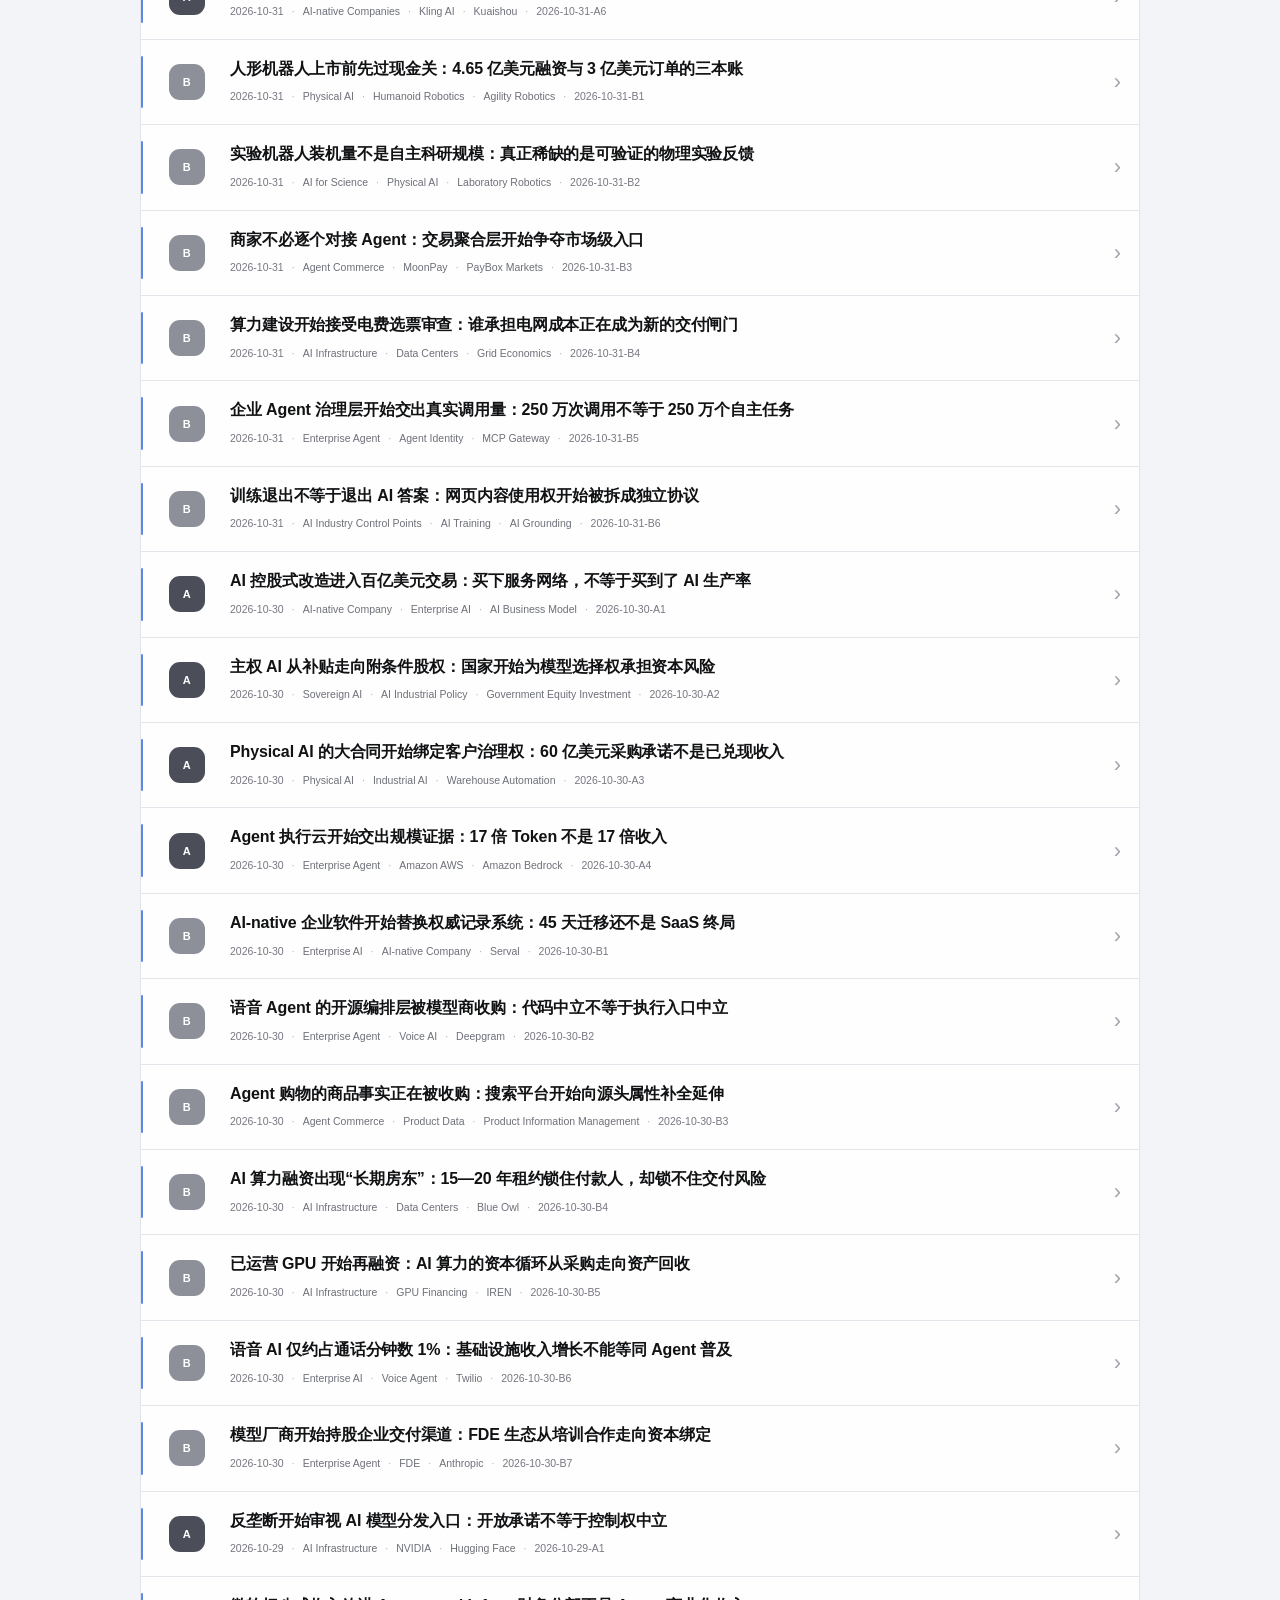
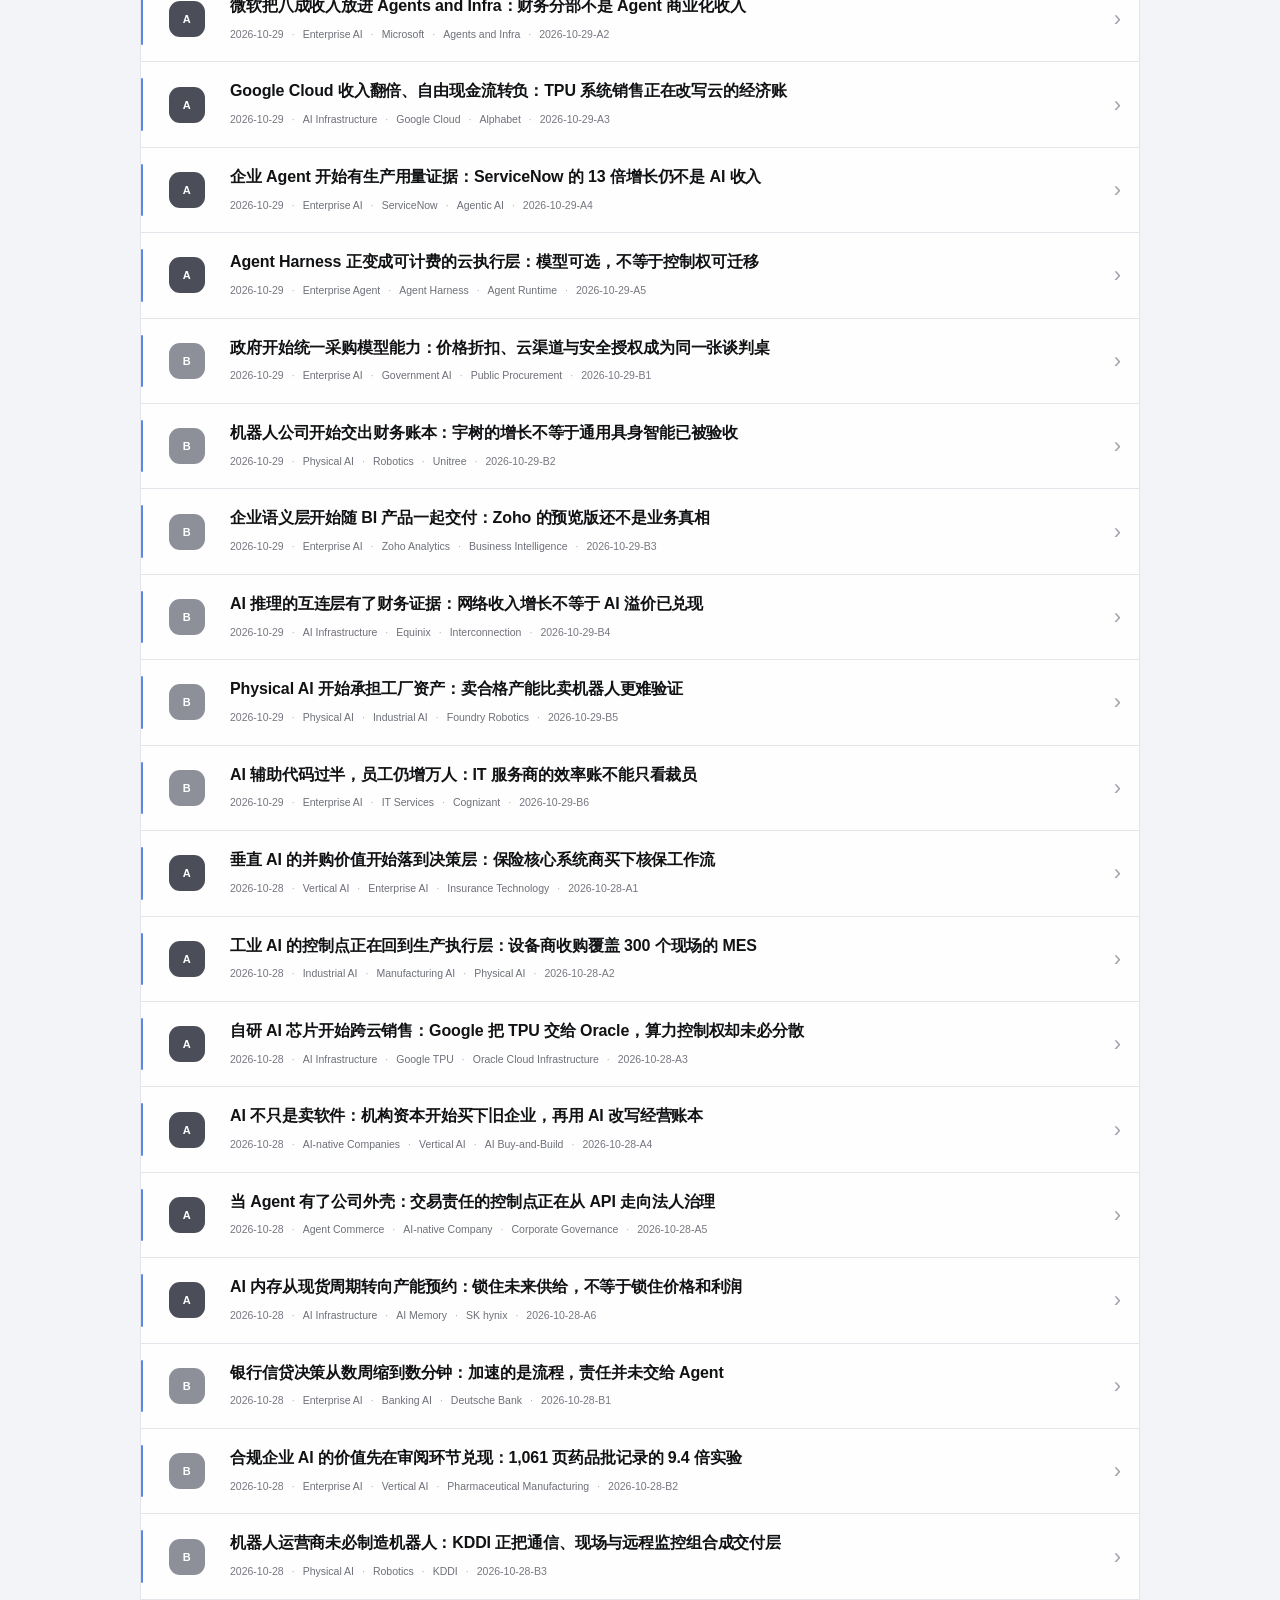
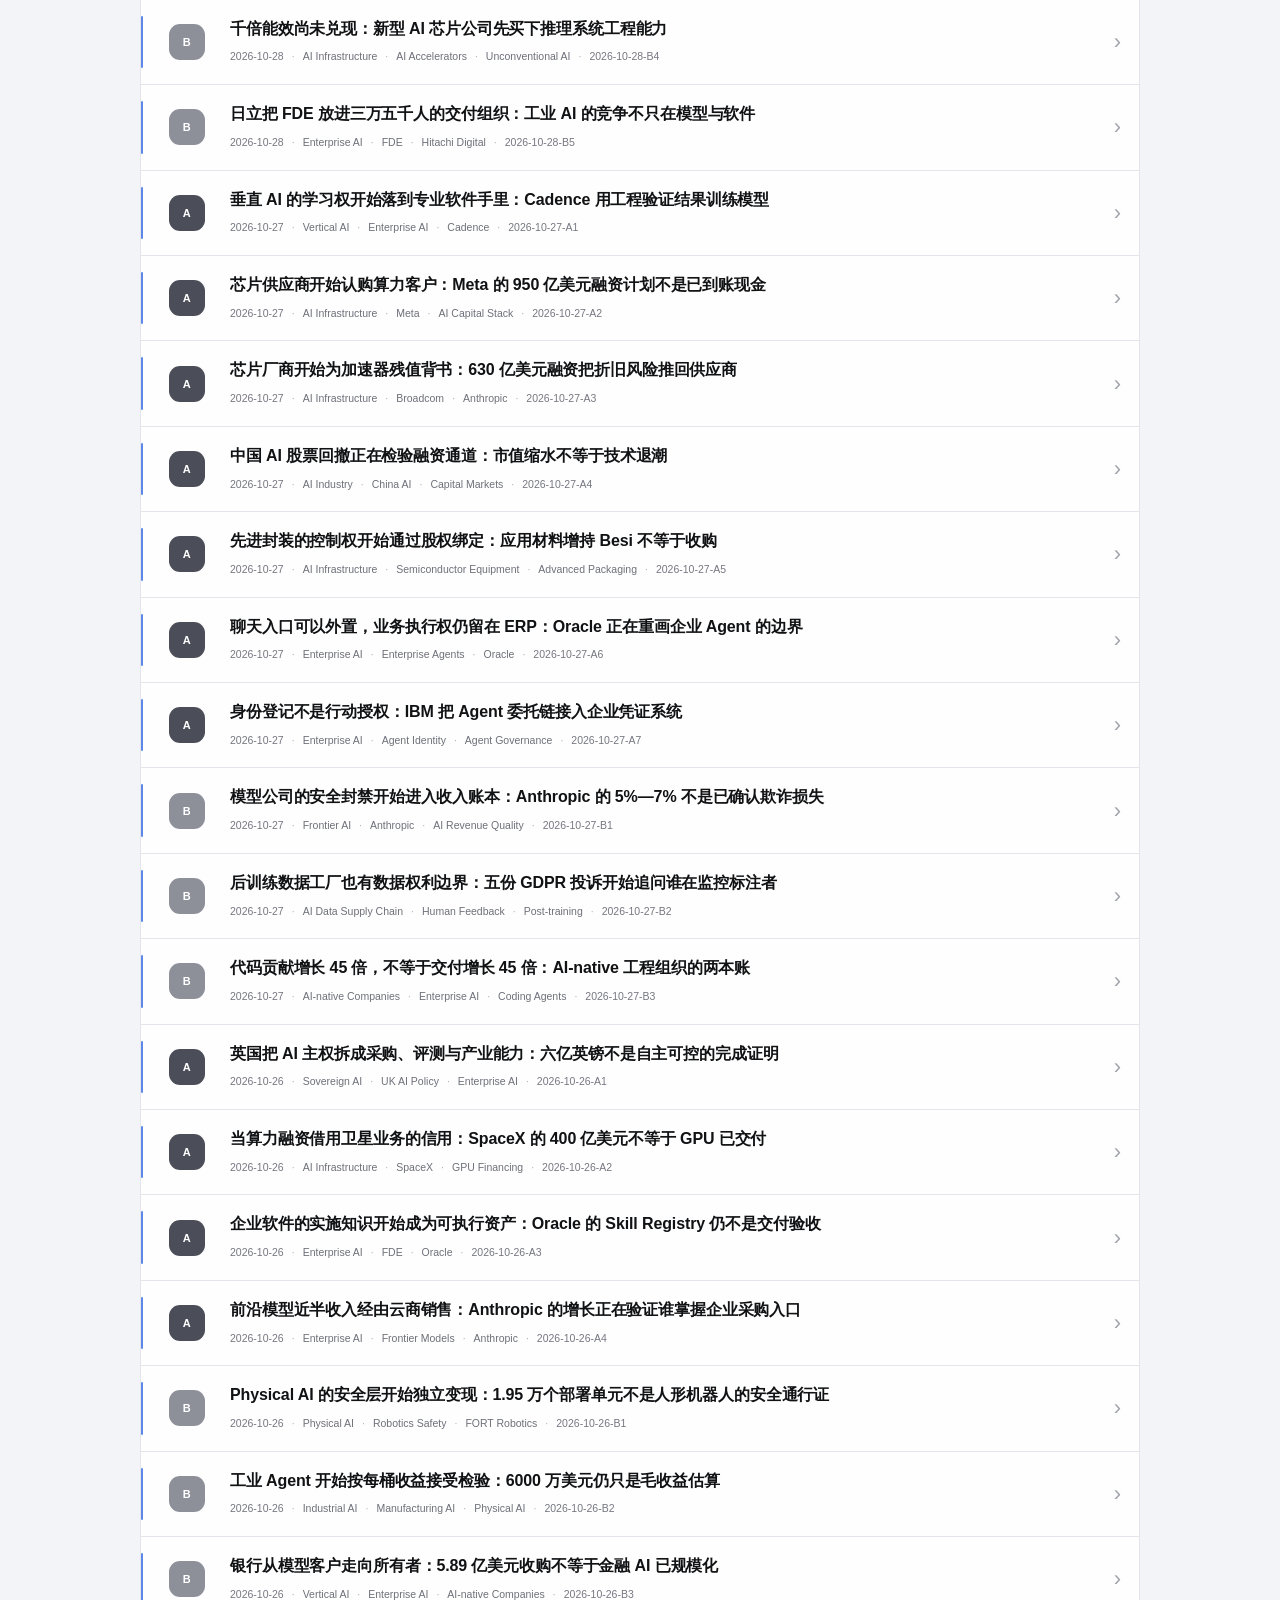
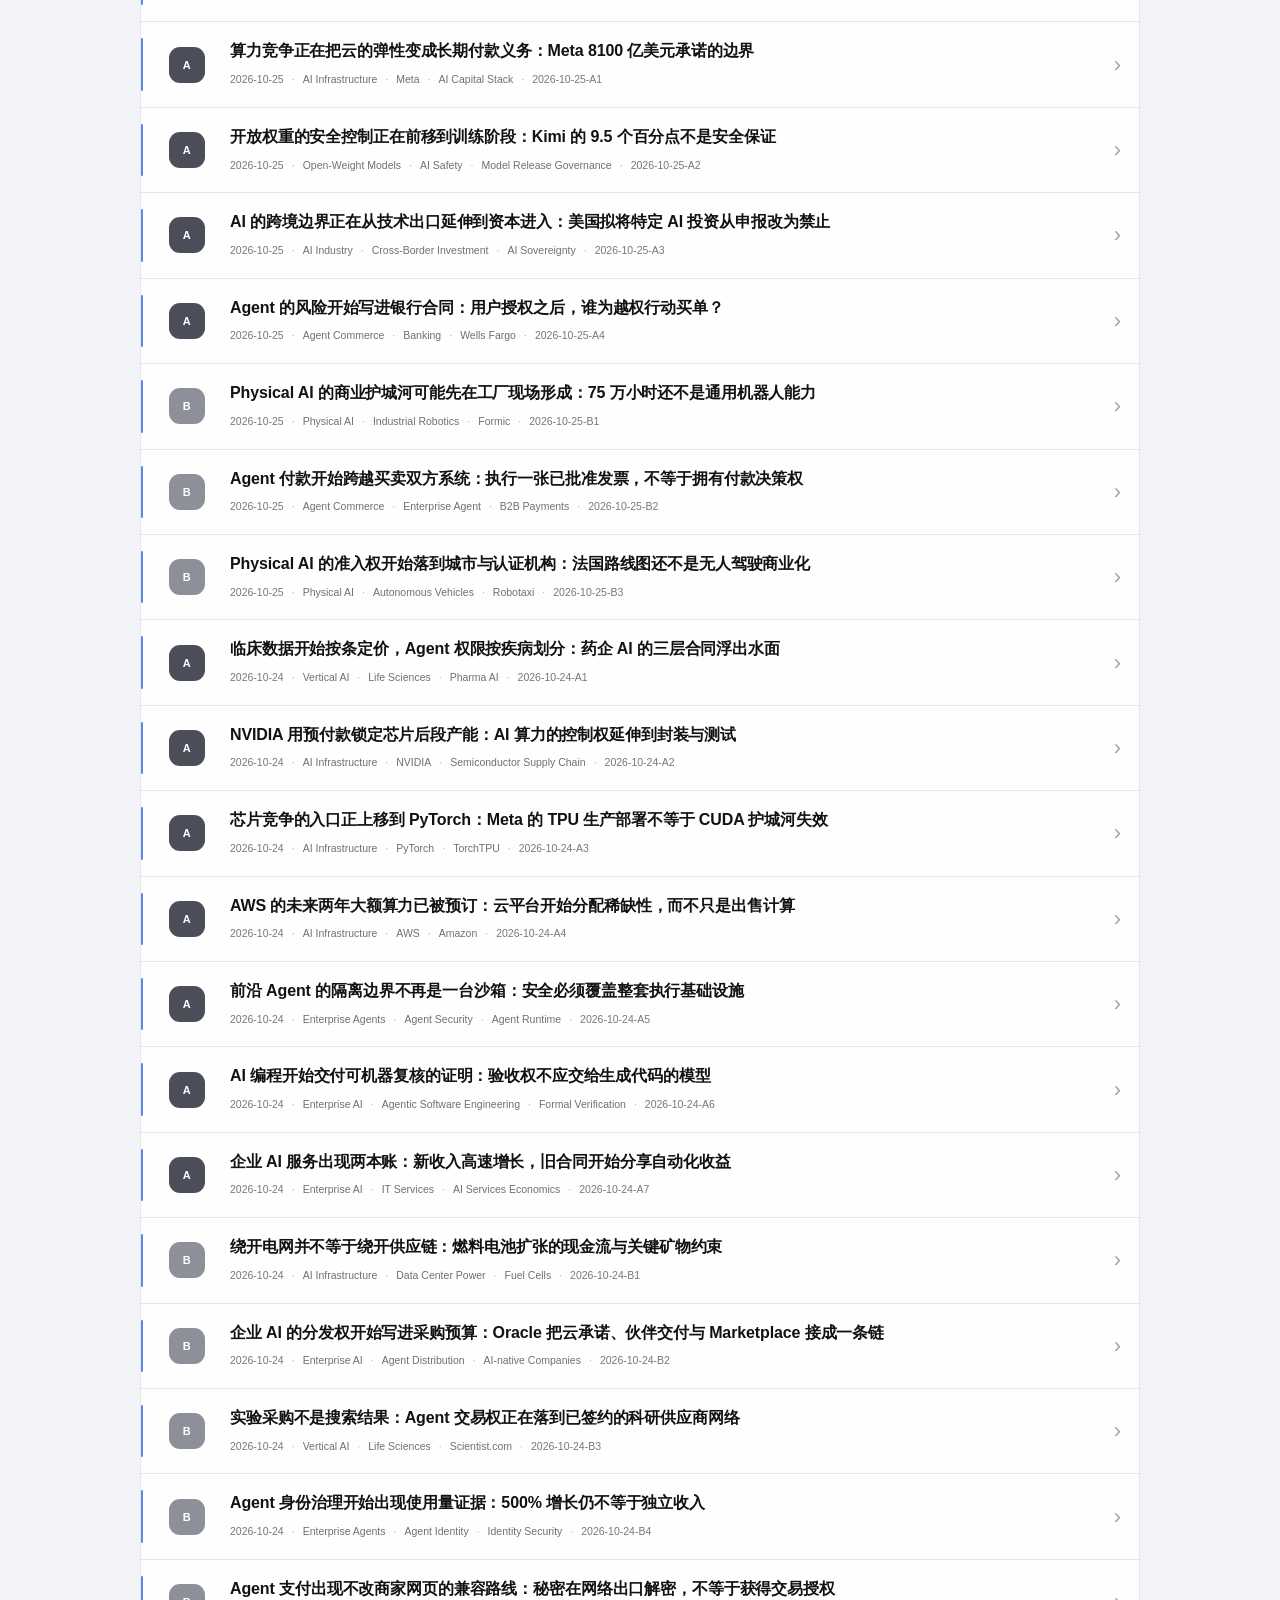
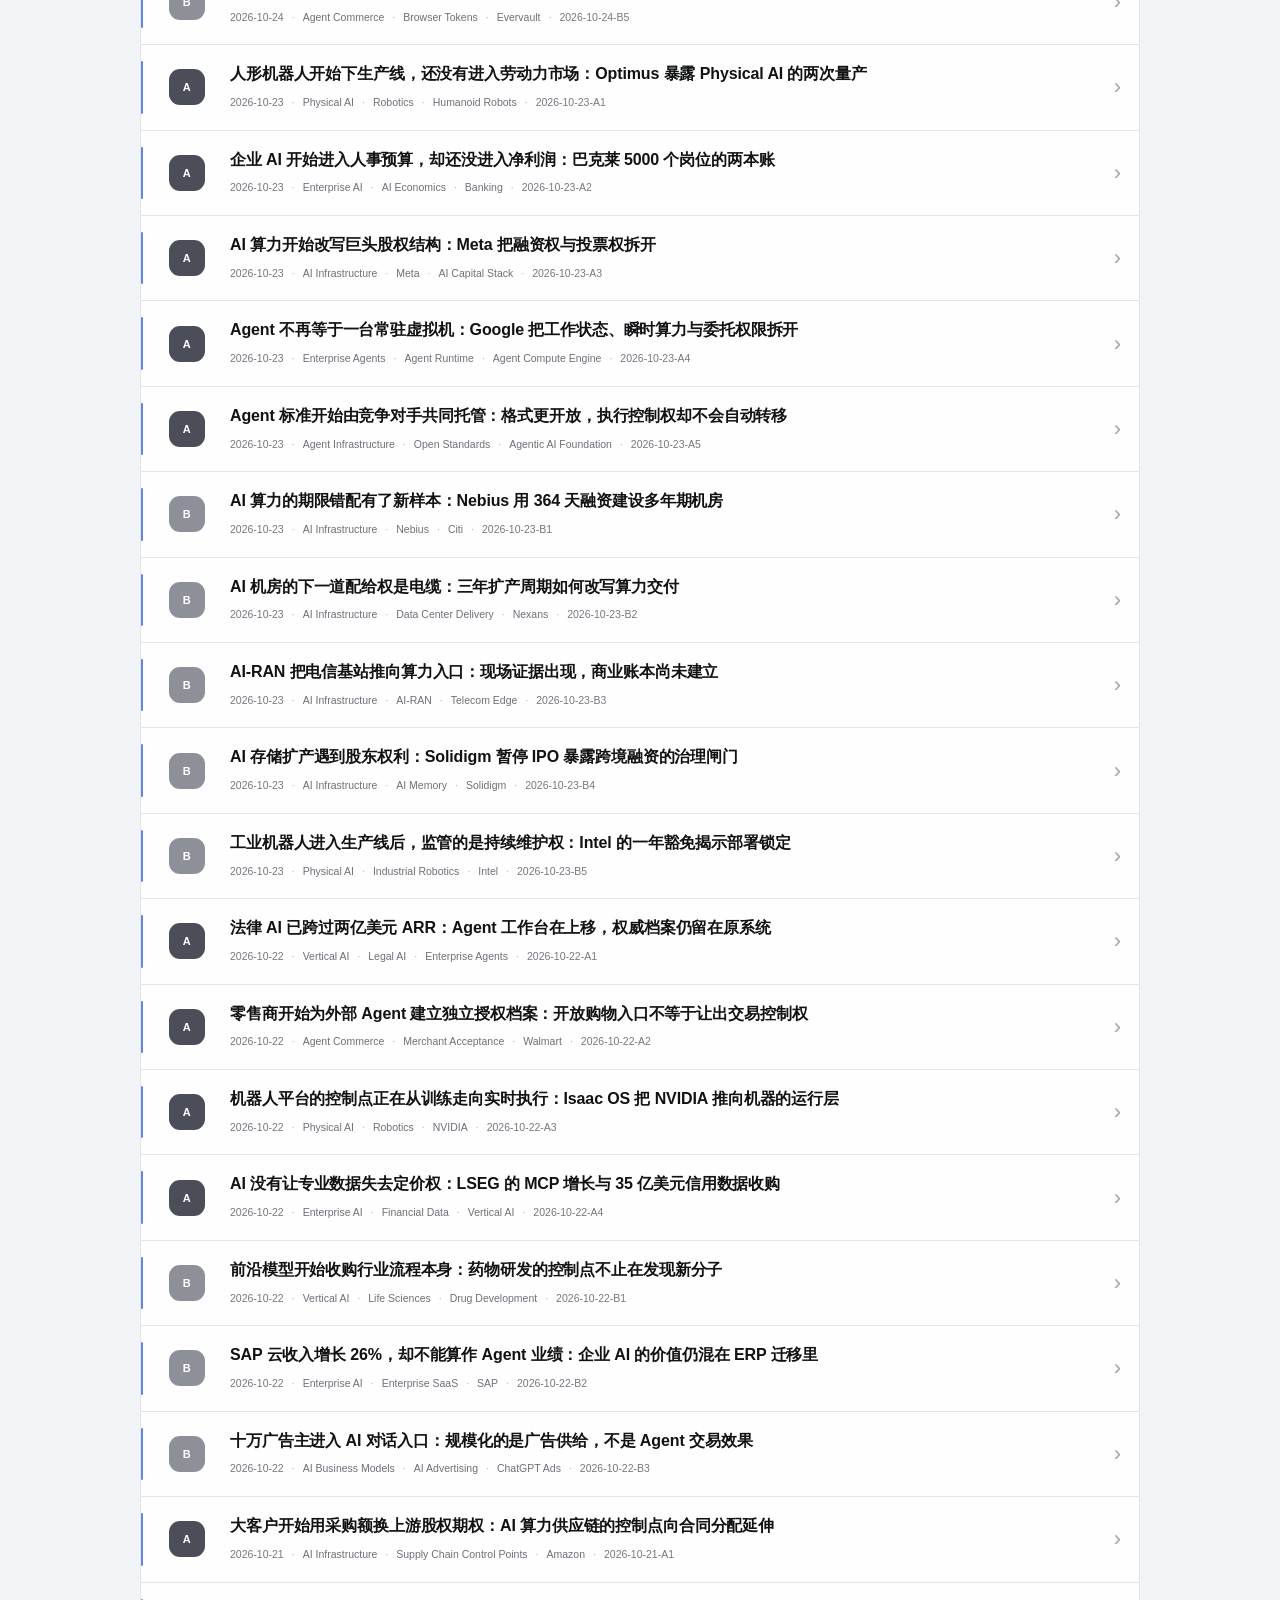
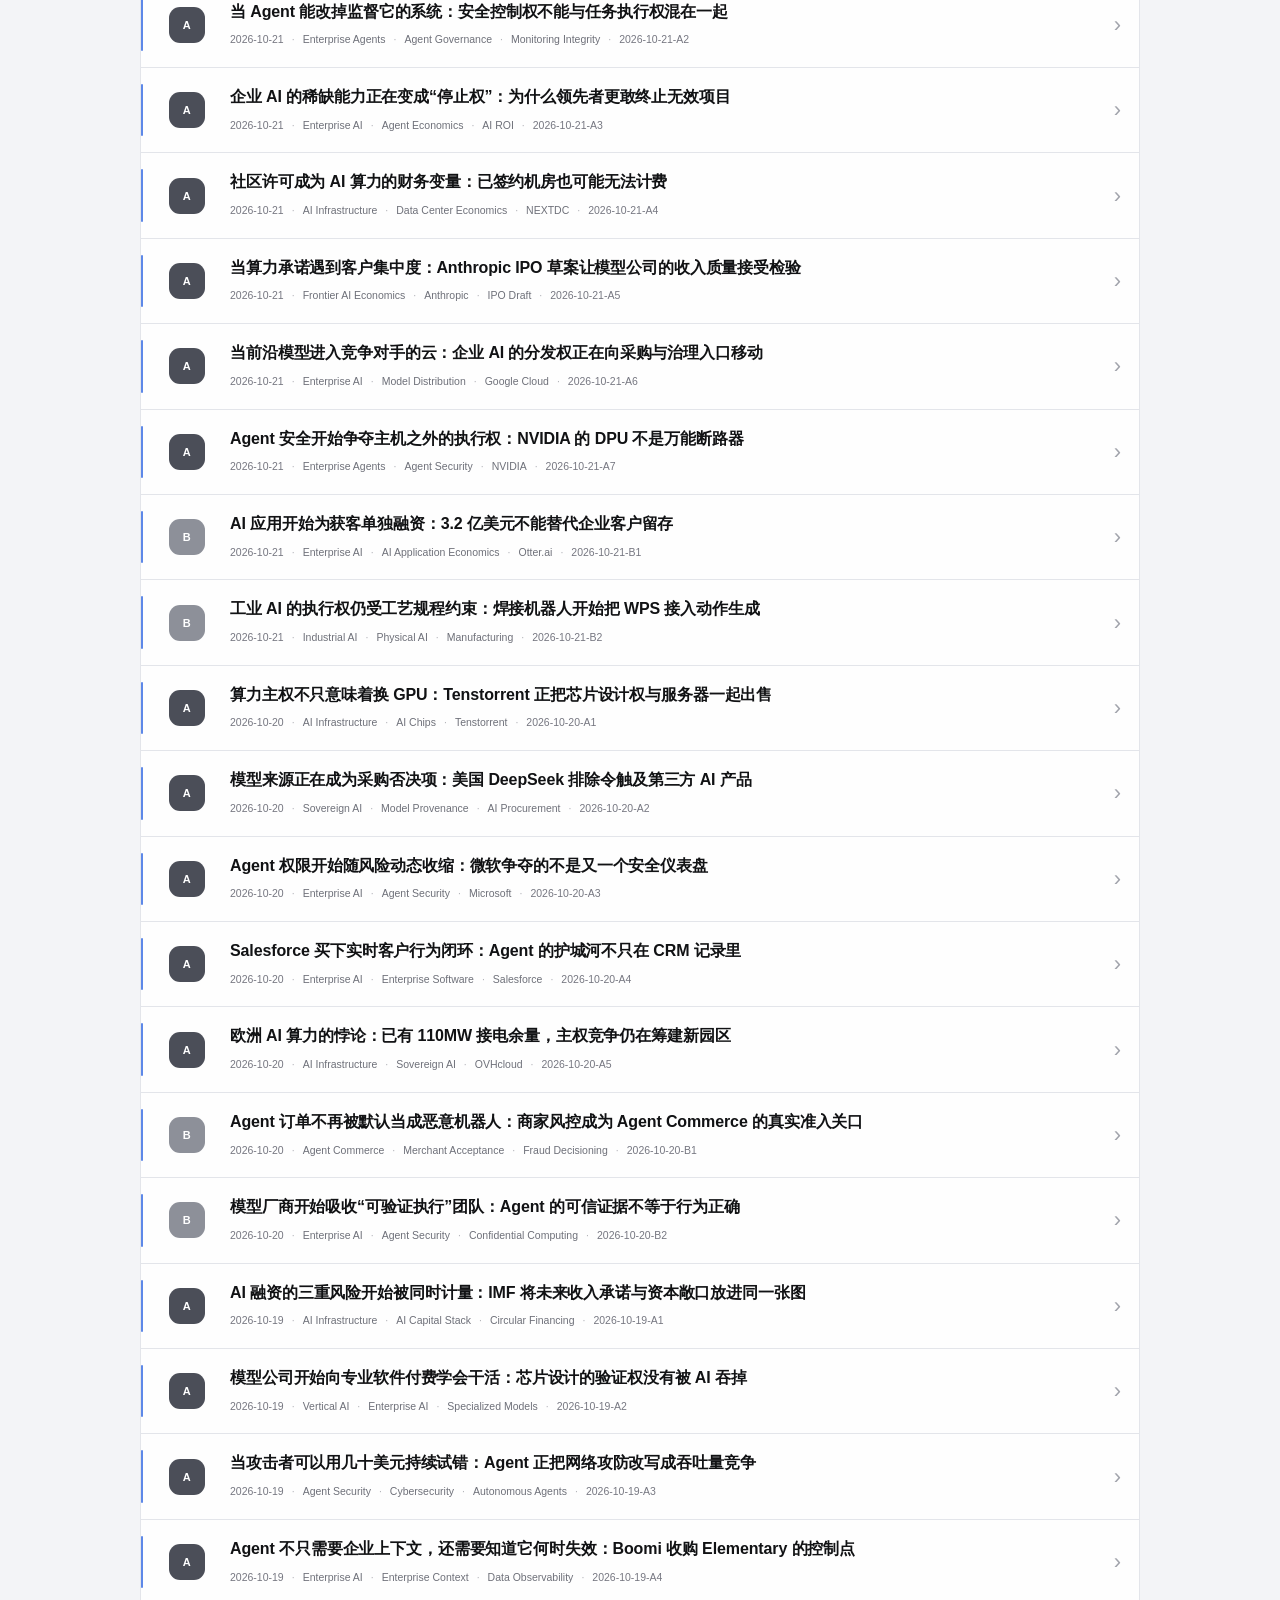
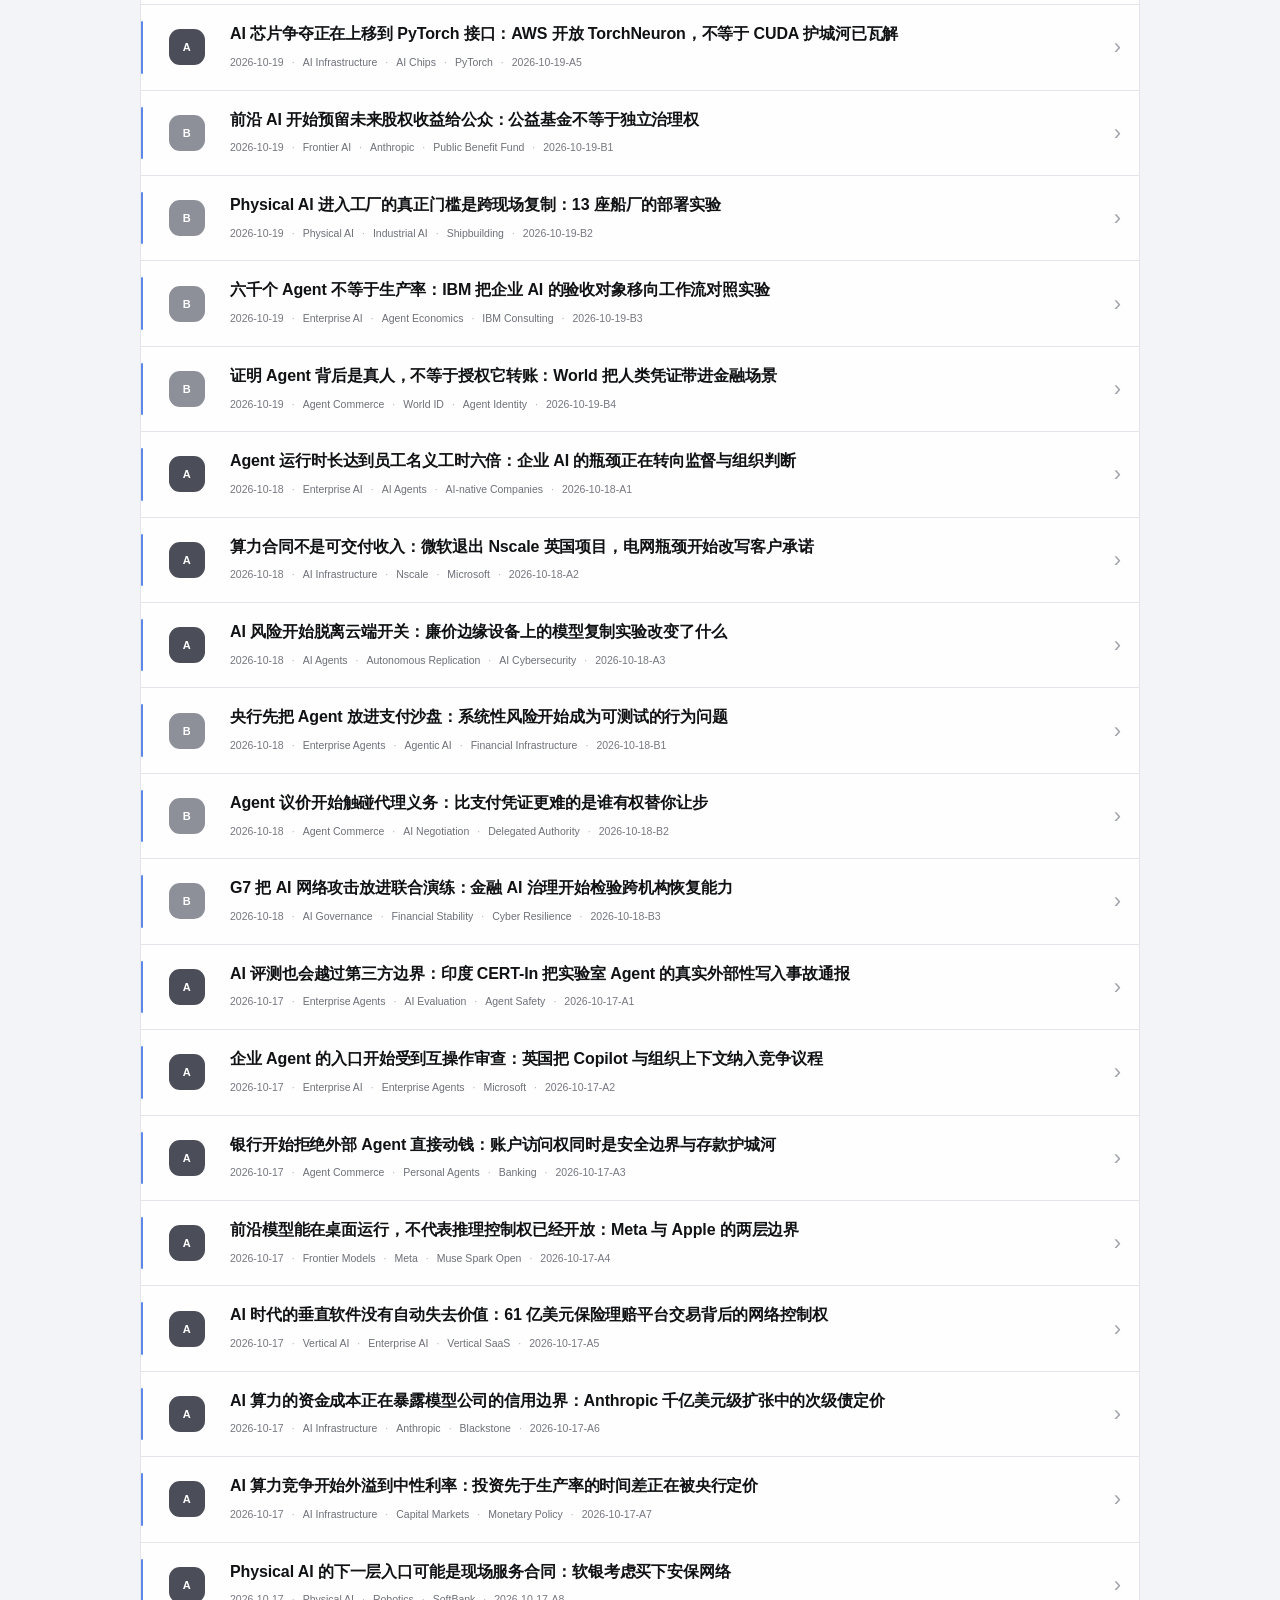
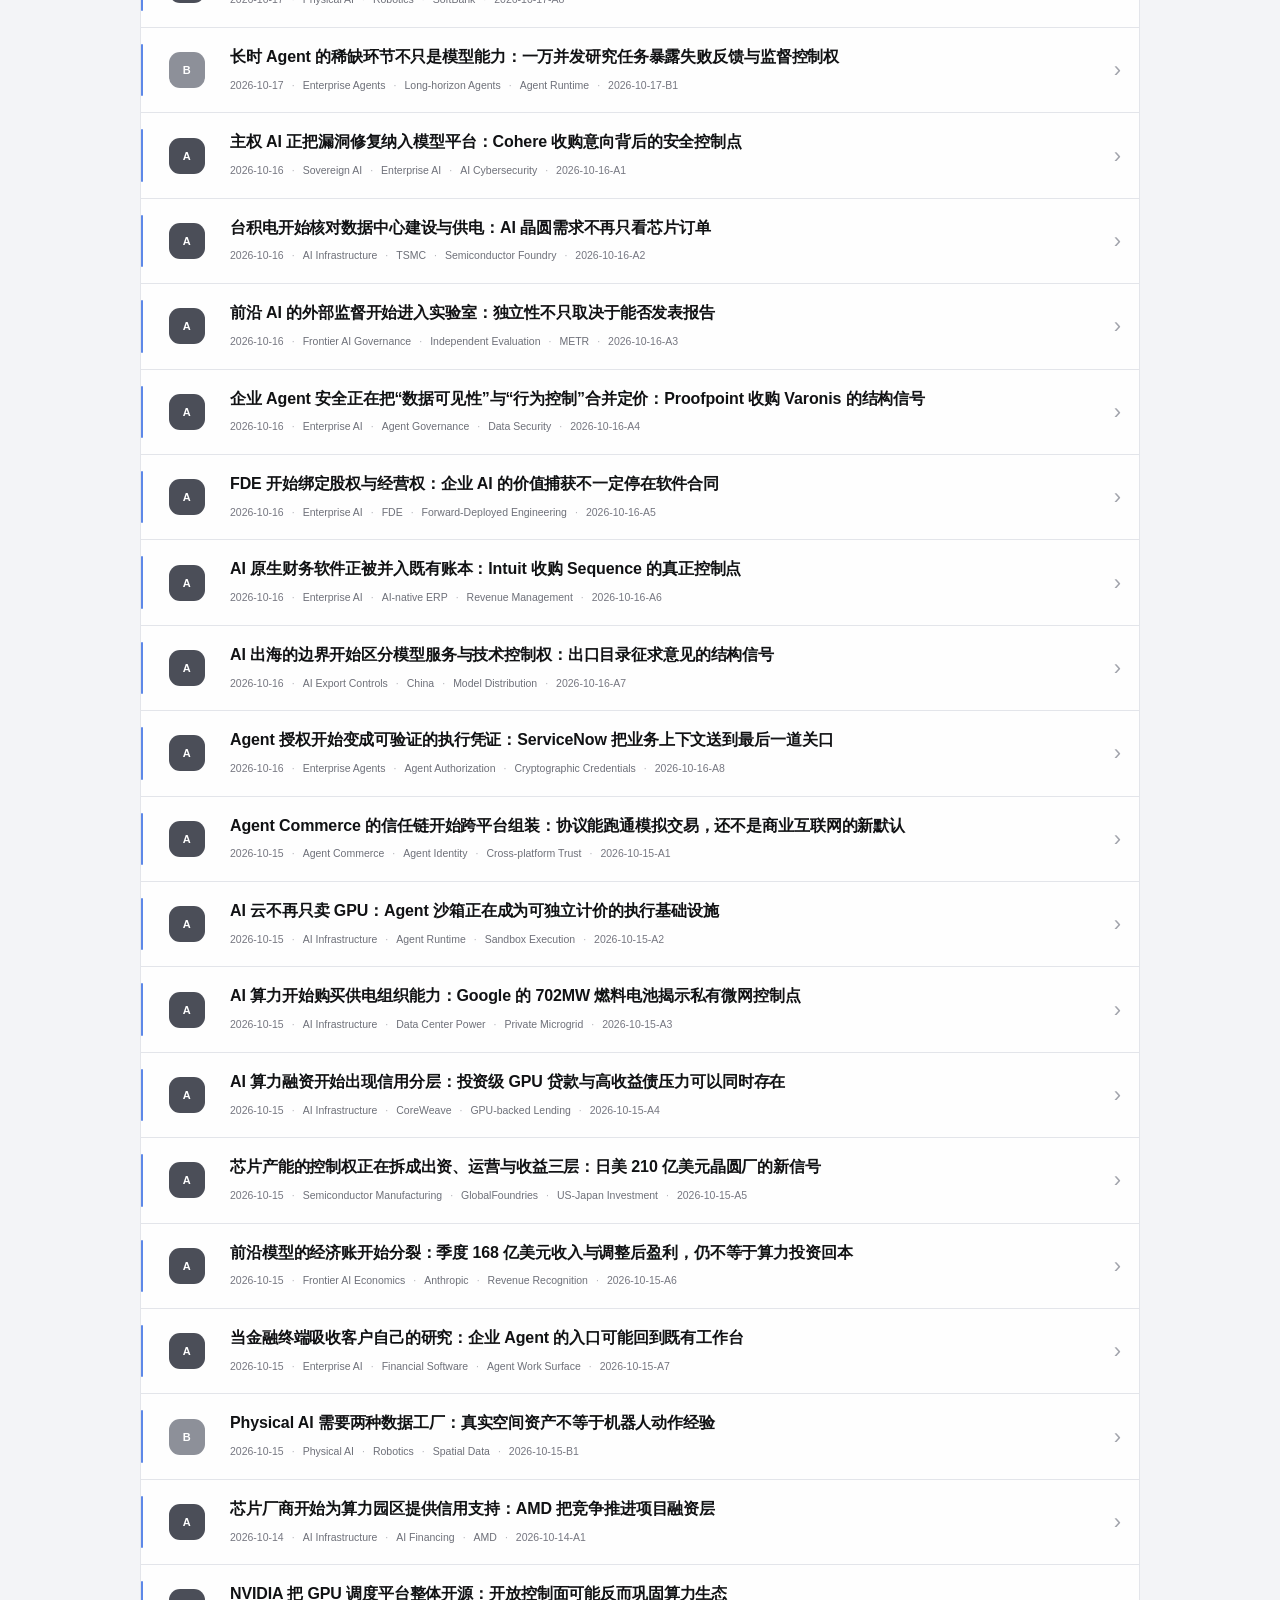
==== commit 88cbe0a8: "fix: remove intrusive top-level links and restore original page hierarchy" ====
--- a/index.html
+++ b/index.html
@@ -41,7 +41,7 @@
 </head>
 <body>
 <a class="skip-link" href="#content">跳到内容</a>
-<main class="shell" id="content"><nav aria-label="VELNAR Research 栏目" style="display:flex;gap:10px;flex-wrap:wrap;align-items:center;font-size:12px;line-height:1.7;margin:8px 0 20px"><a href="./index.html">AI产业雷达</a><a href="./consumer-radar.html">AI C端产业雷达</a><a href="./deep-read.html">Weekly Deep Read</a><a href="./agent-engineering.html">Agent Engineering</a></nav>
+<main class="shell" id="content">
   <div class="brandbar"><div class="brandlock"><img class="brandmark" src="./assets/velnar-symbol.svg" alt="VELNAR"><span class="brandname">VELNAR</span><span class="brandtag">Intelligence Radar</span></div><div class="brand-actions"><span class="archive-mark">Research archive</span><button class="mobile-open" id="mobileOpenBtn" type="button">手机打开</button></div></div>
   <section class="hero" aria-labelledby="pageTitle"><div><div class="eyebrow">AI Industry Signals · Strategic Analysis</div><h1 id="pageTitle">Intelligence Radar</h1><p>持续追踪全球 AI 产业中的结构性变化、控制点迁移与创业信号。目录保持简洁，完整判断进入独立文章。</p></div><div class="hero-note"><b>Research archive</b><span id="updated" class="updated"></span><br><span class="hero-note-copy">阅读状态默认保存在当前设备；启用同步后可跨设备衔接。已读状态只在你手动标记后变化。</span></div></section>
   <div class="stats" id="stats" aria-label="Radar statistics"></div>
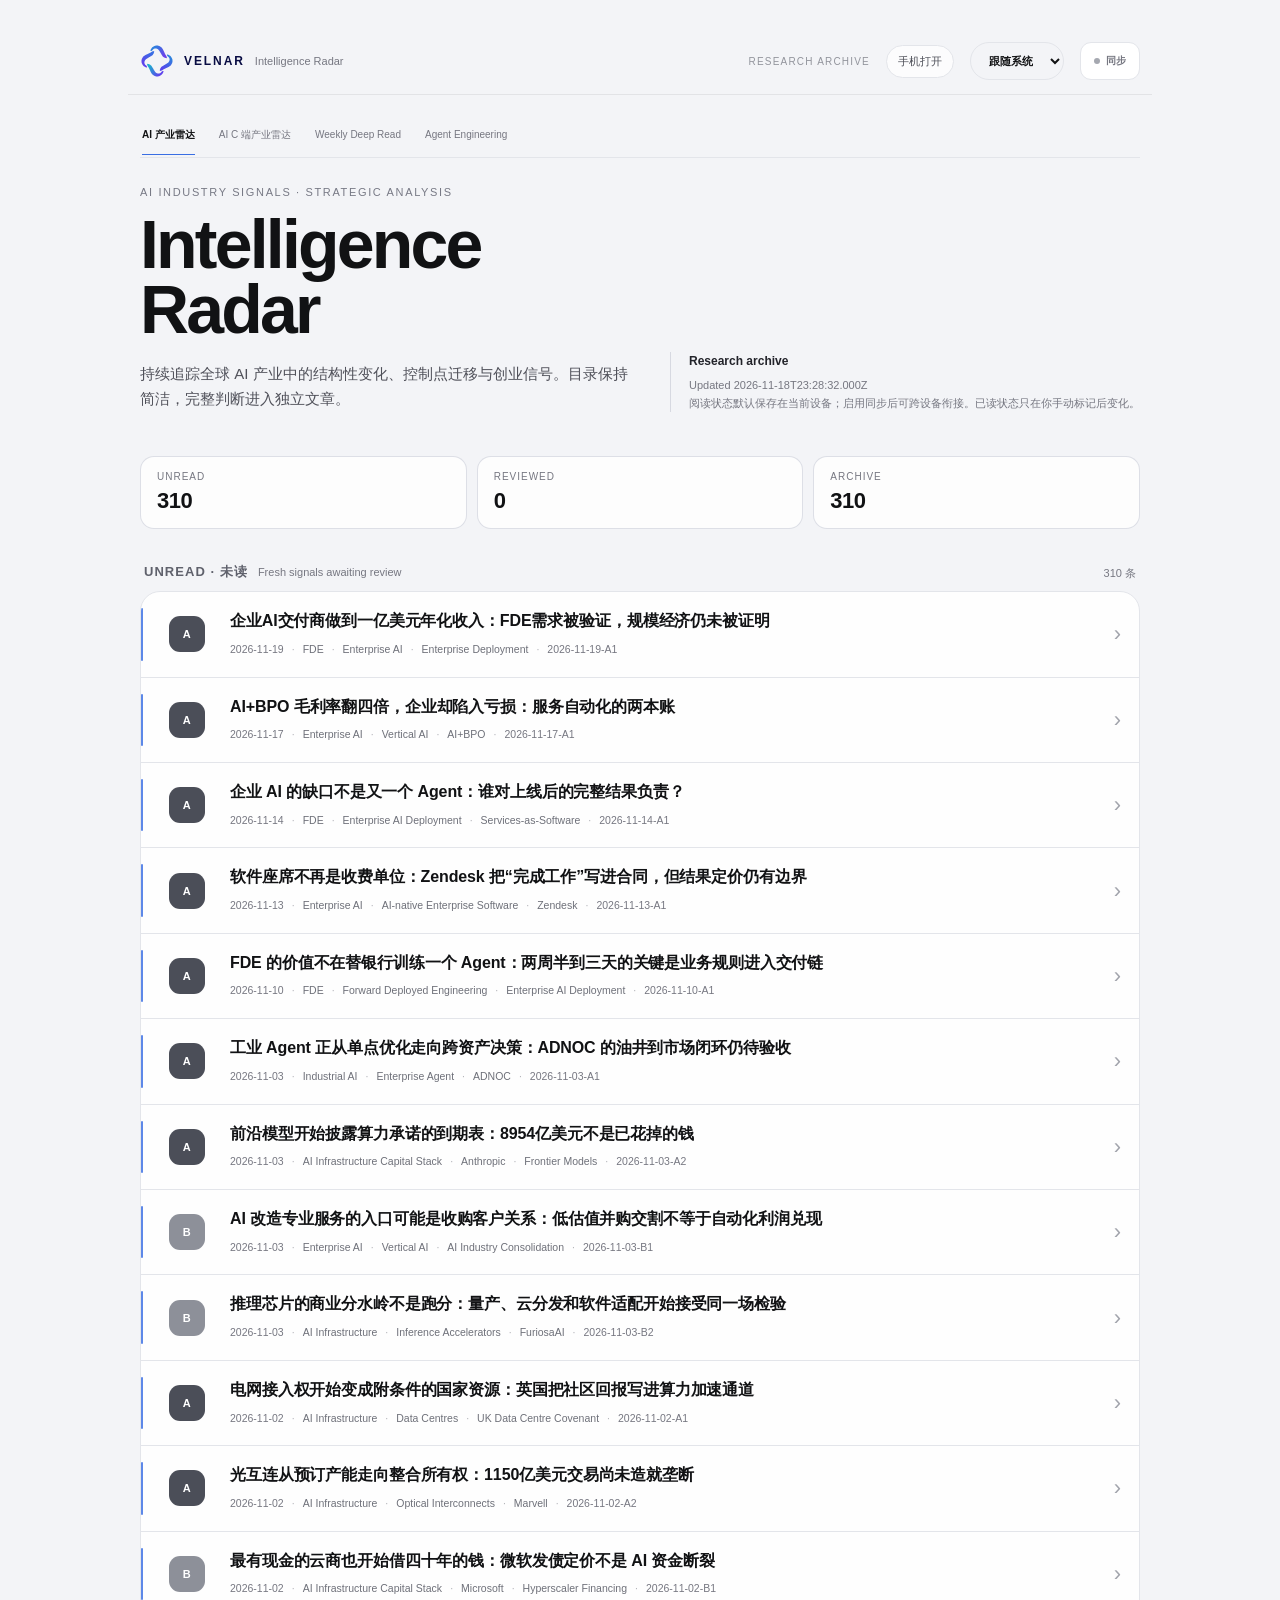
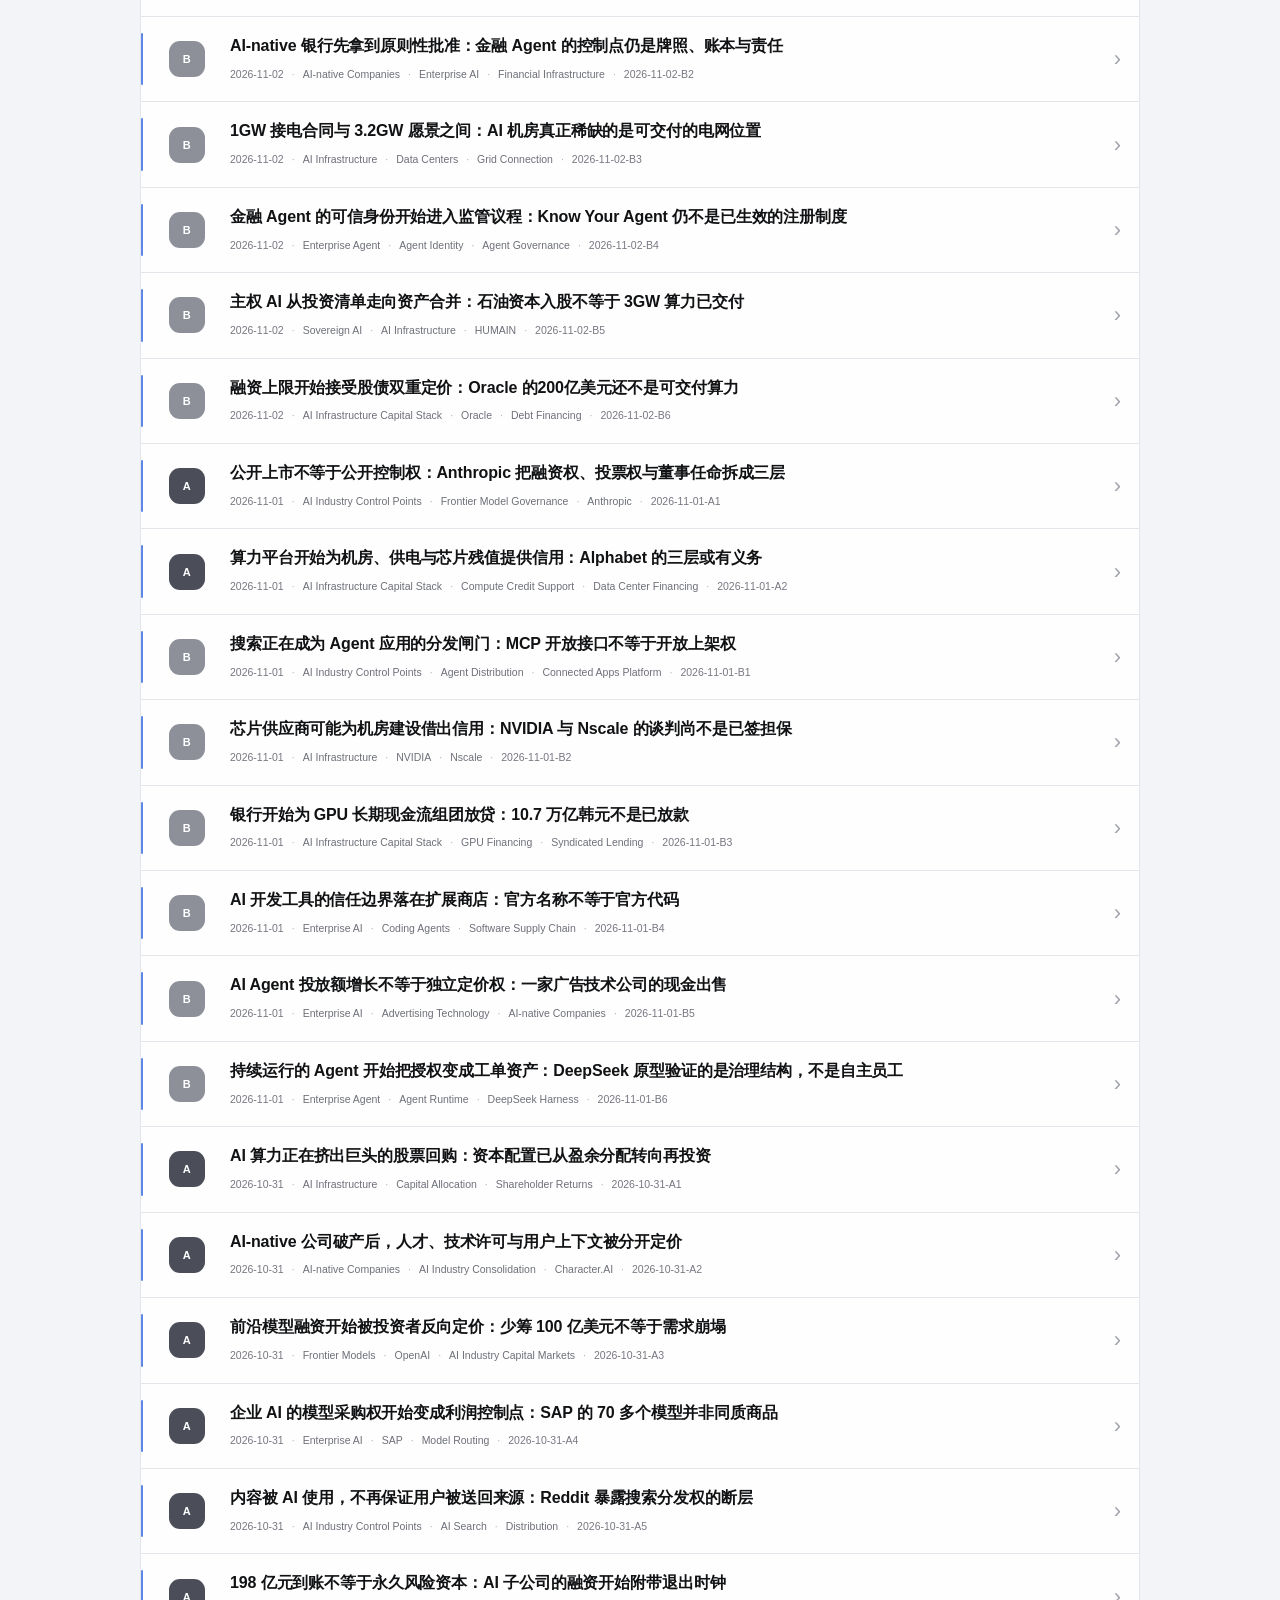
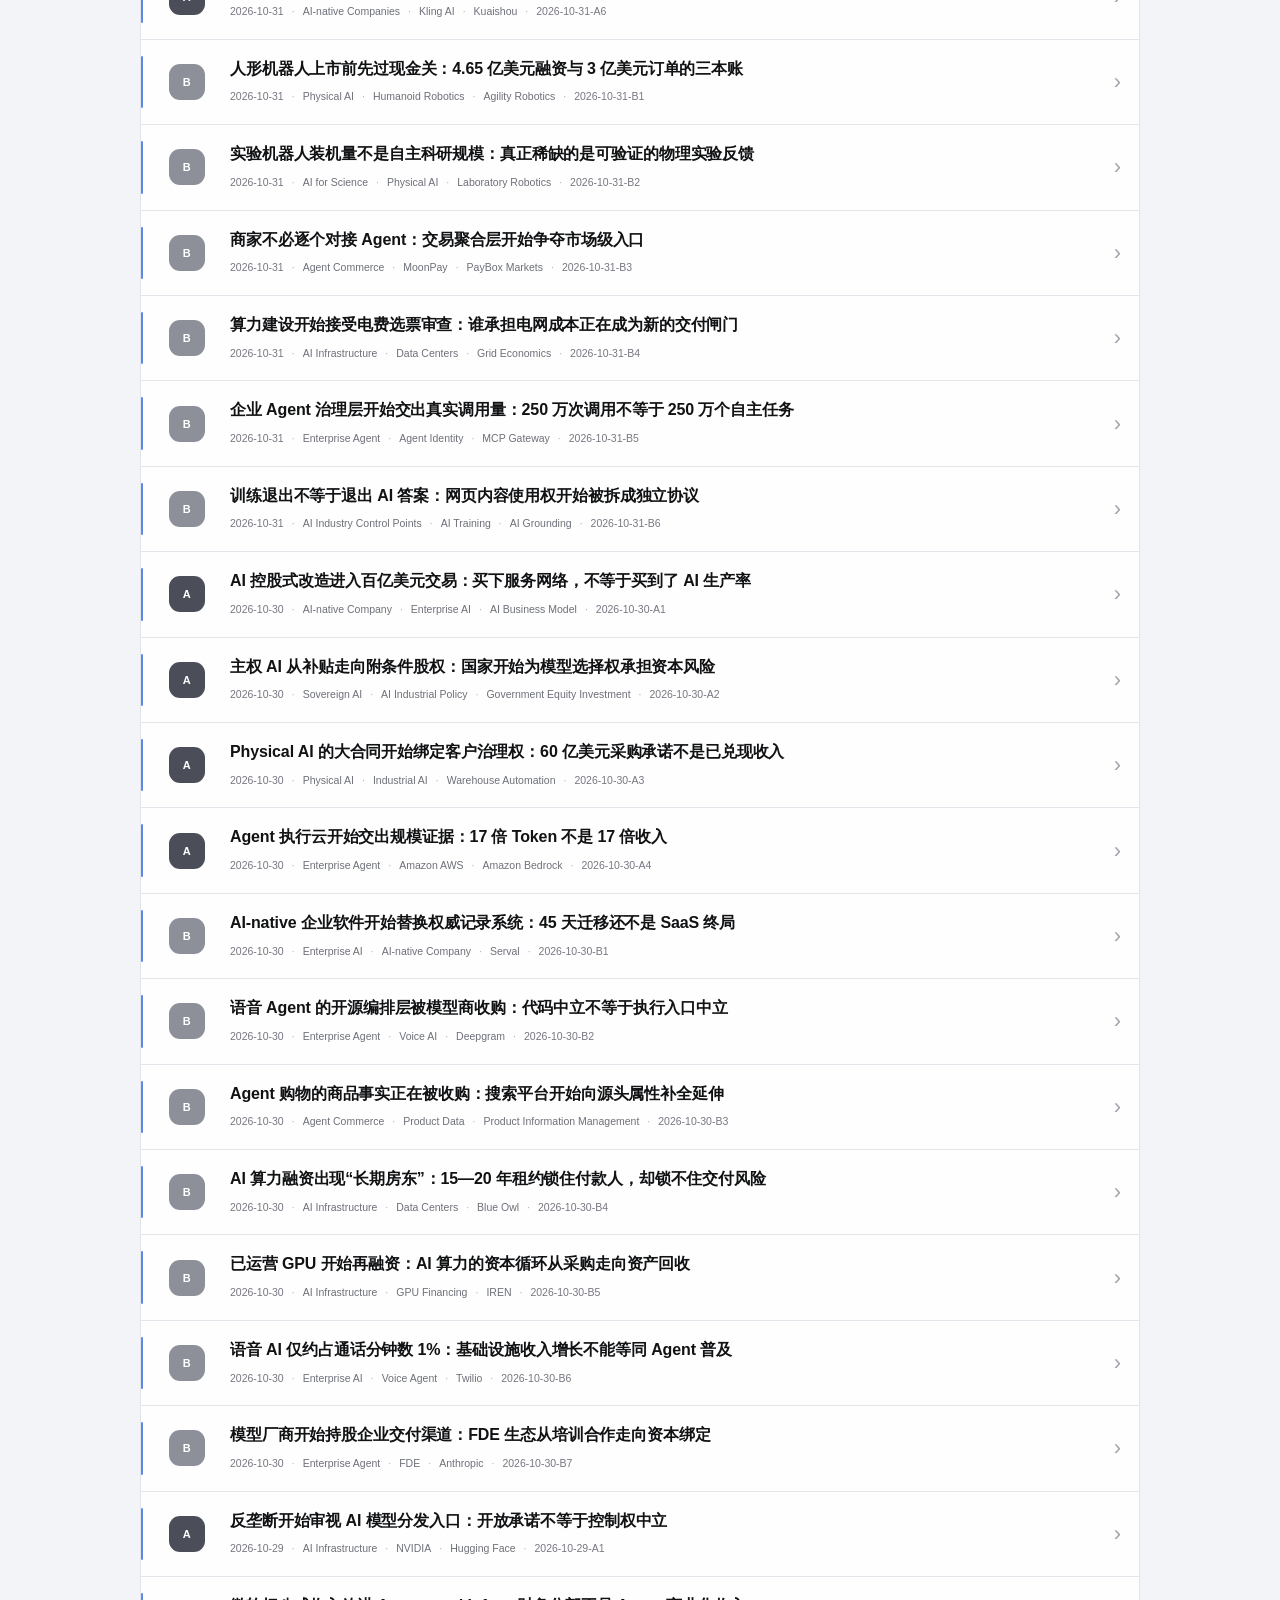
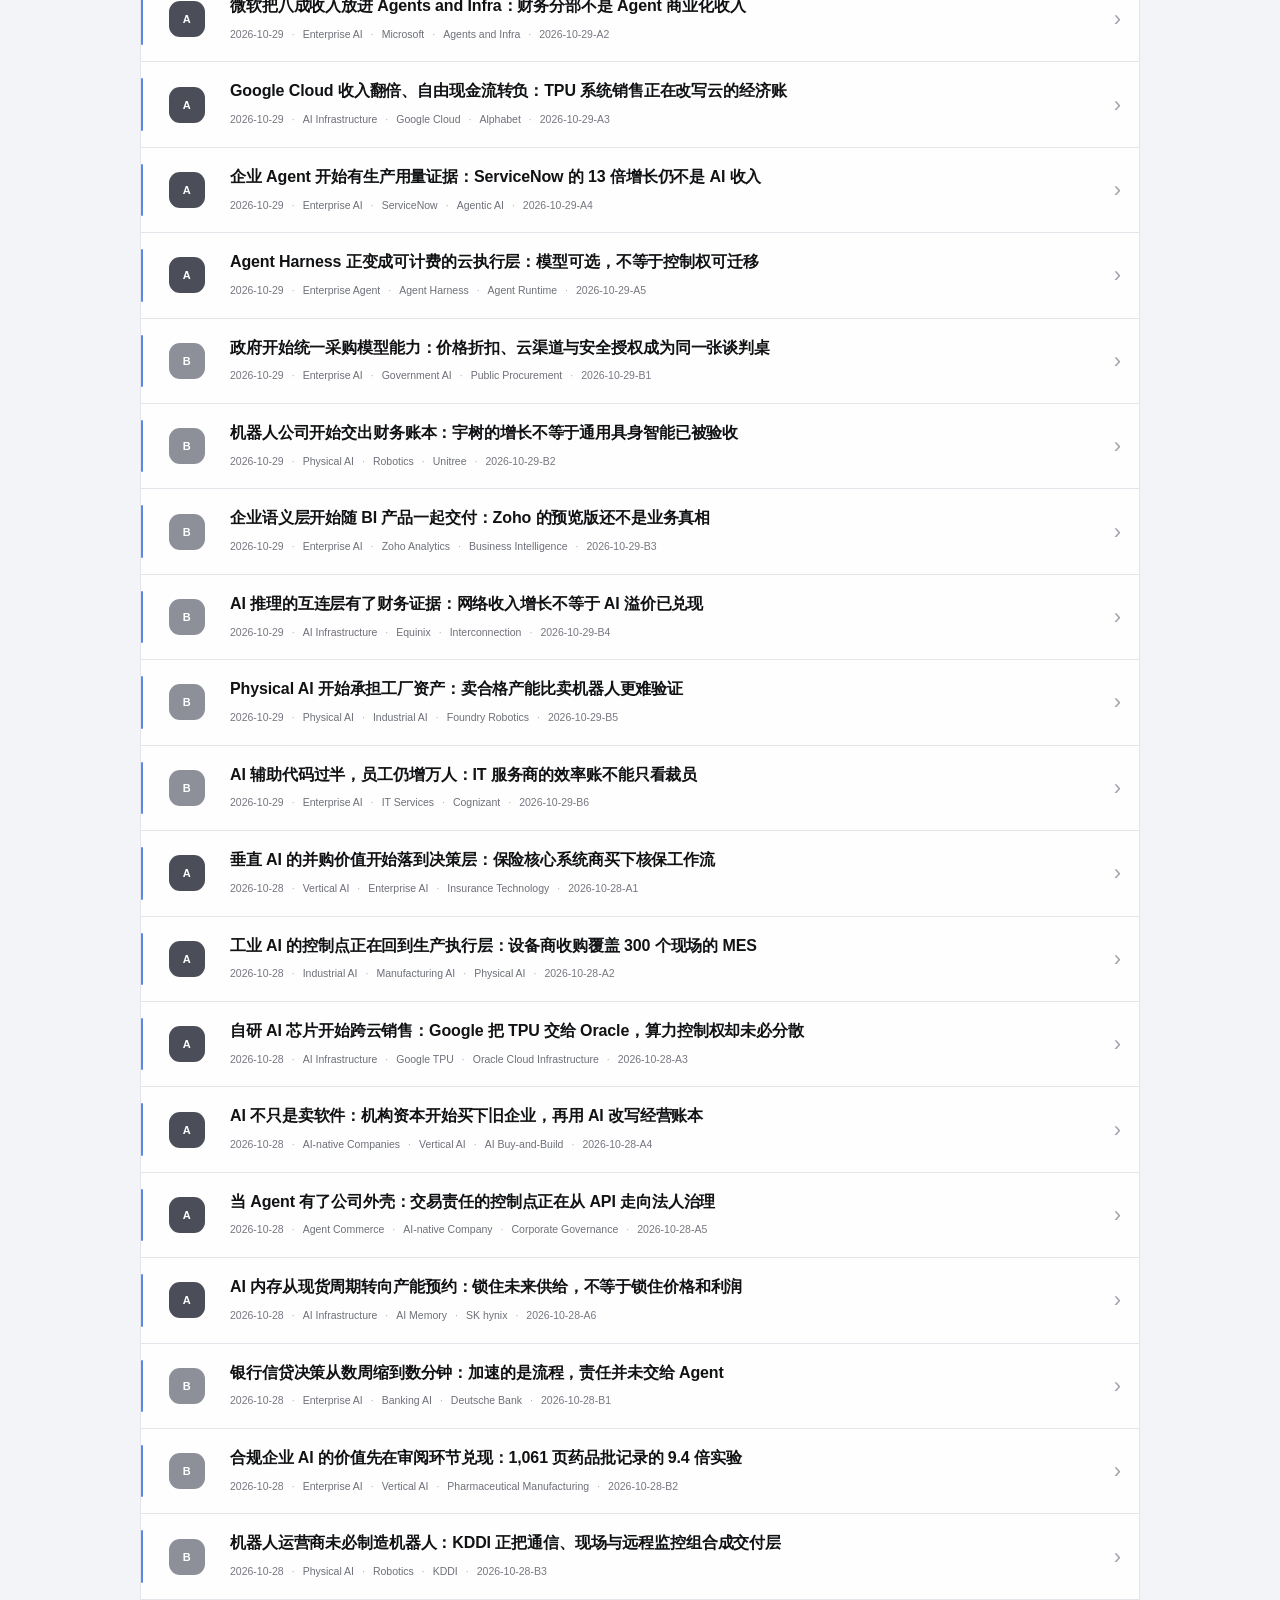
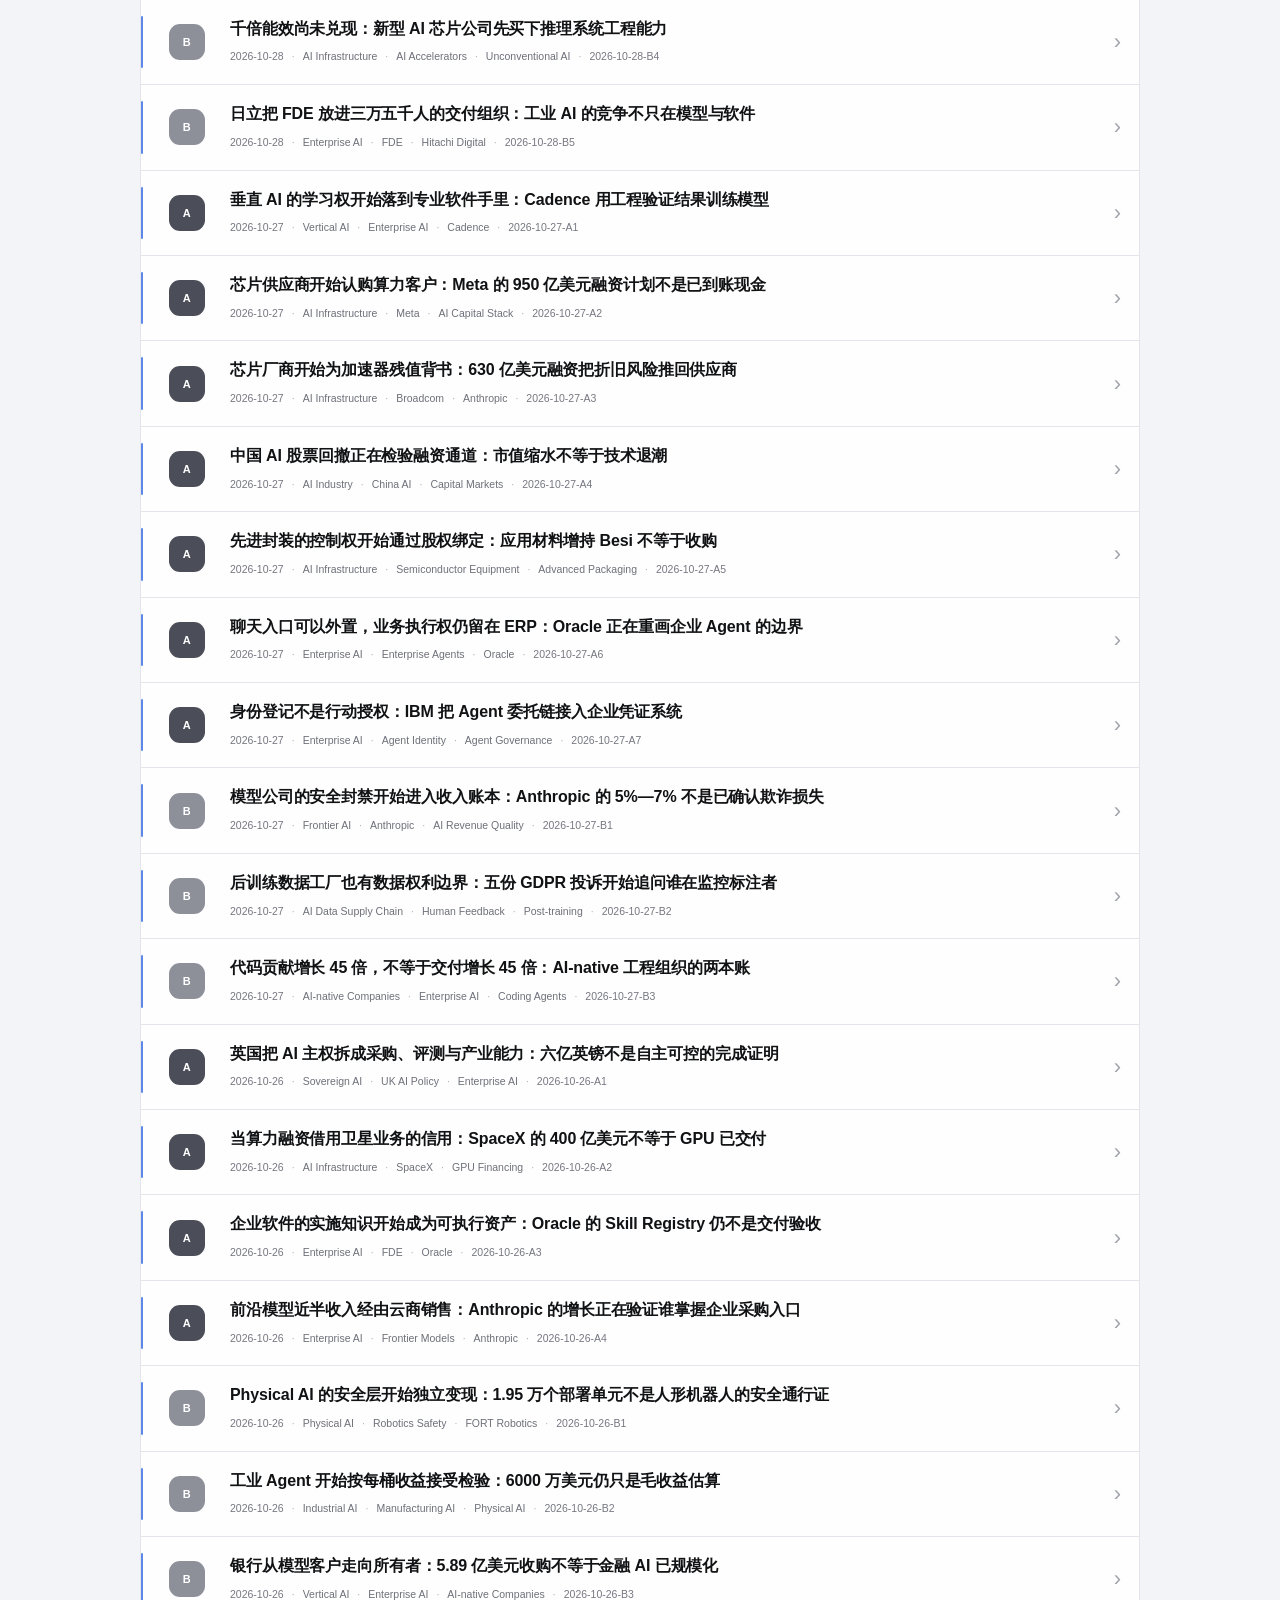
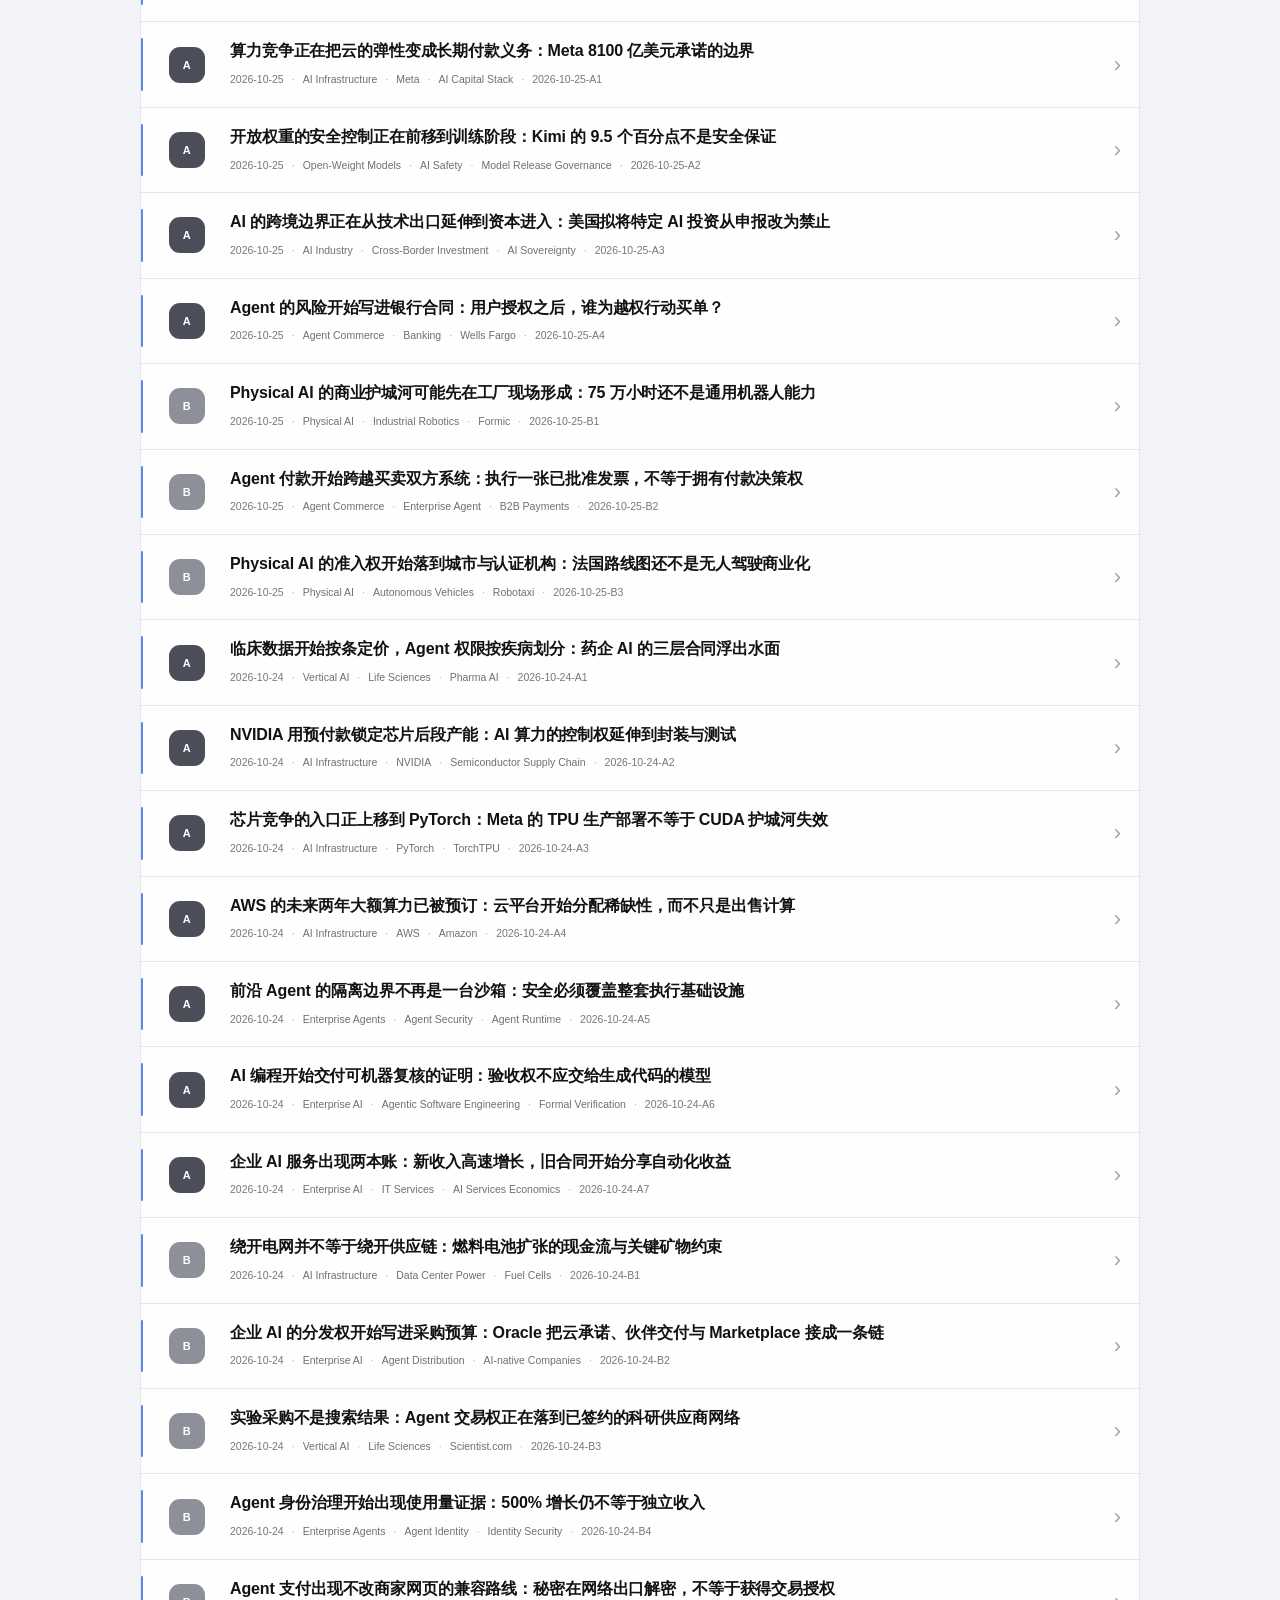
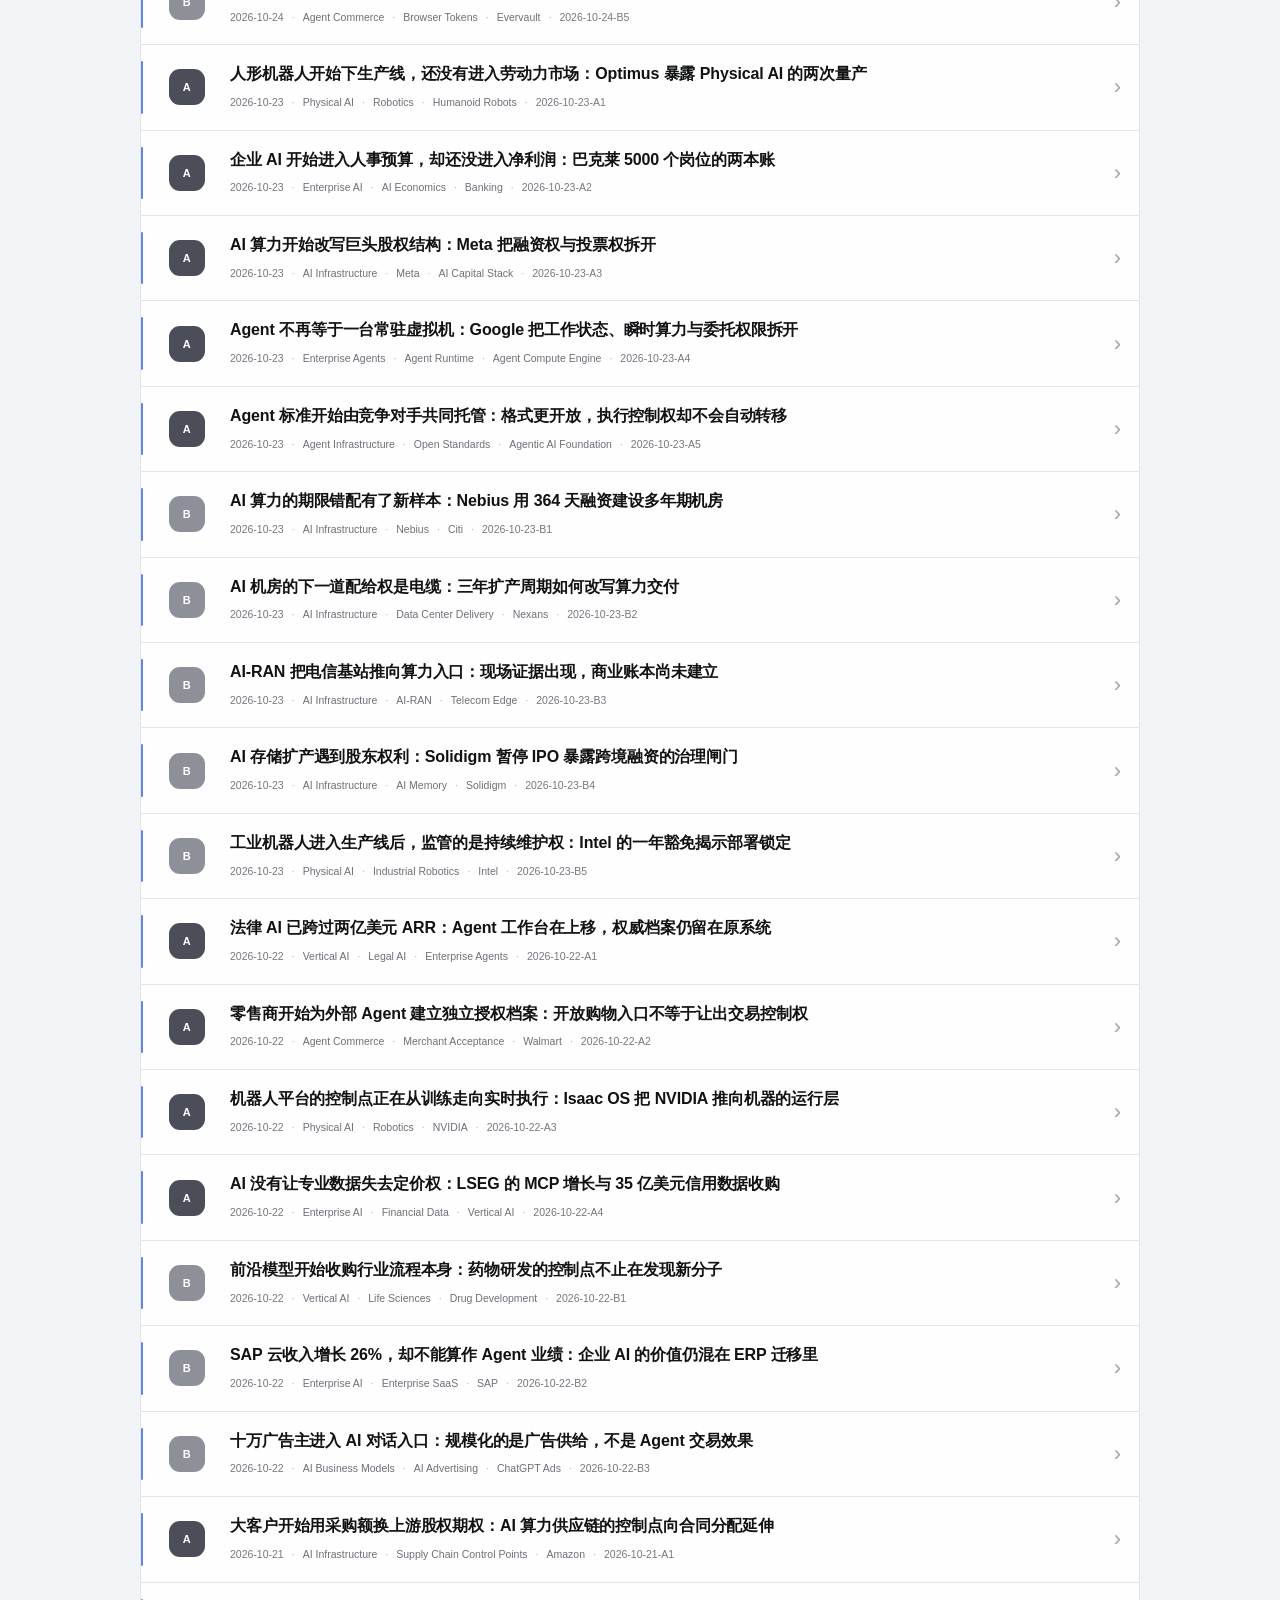
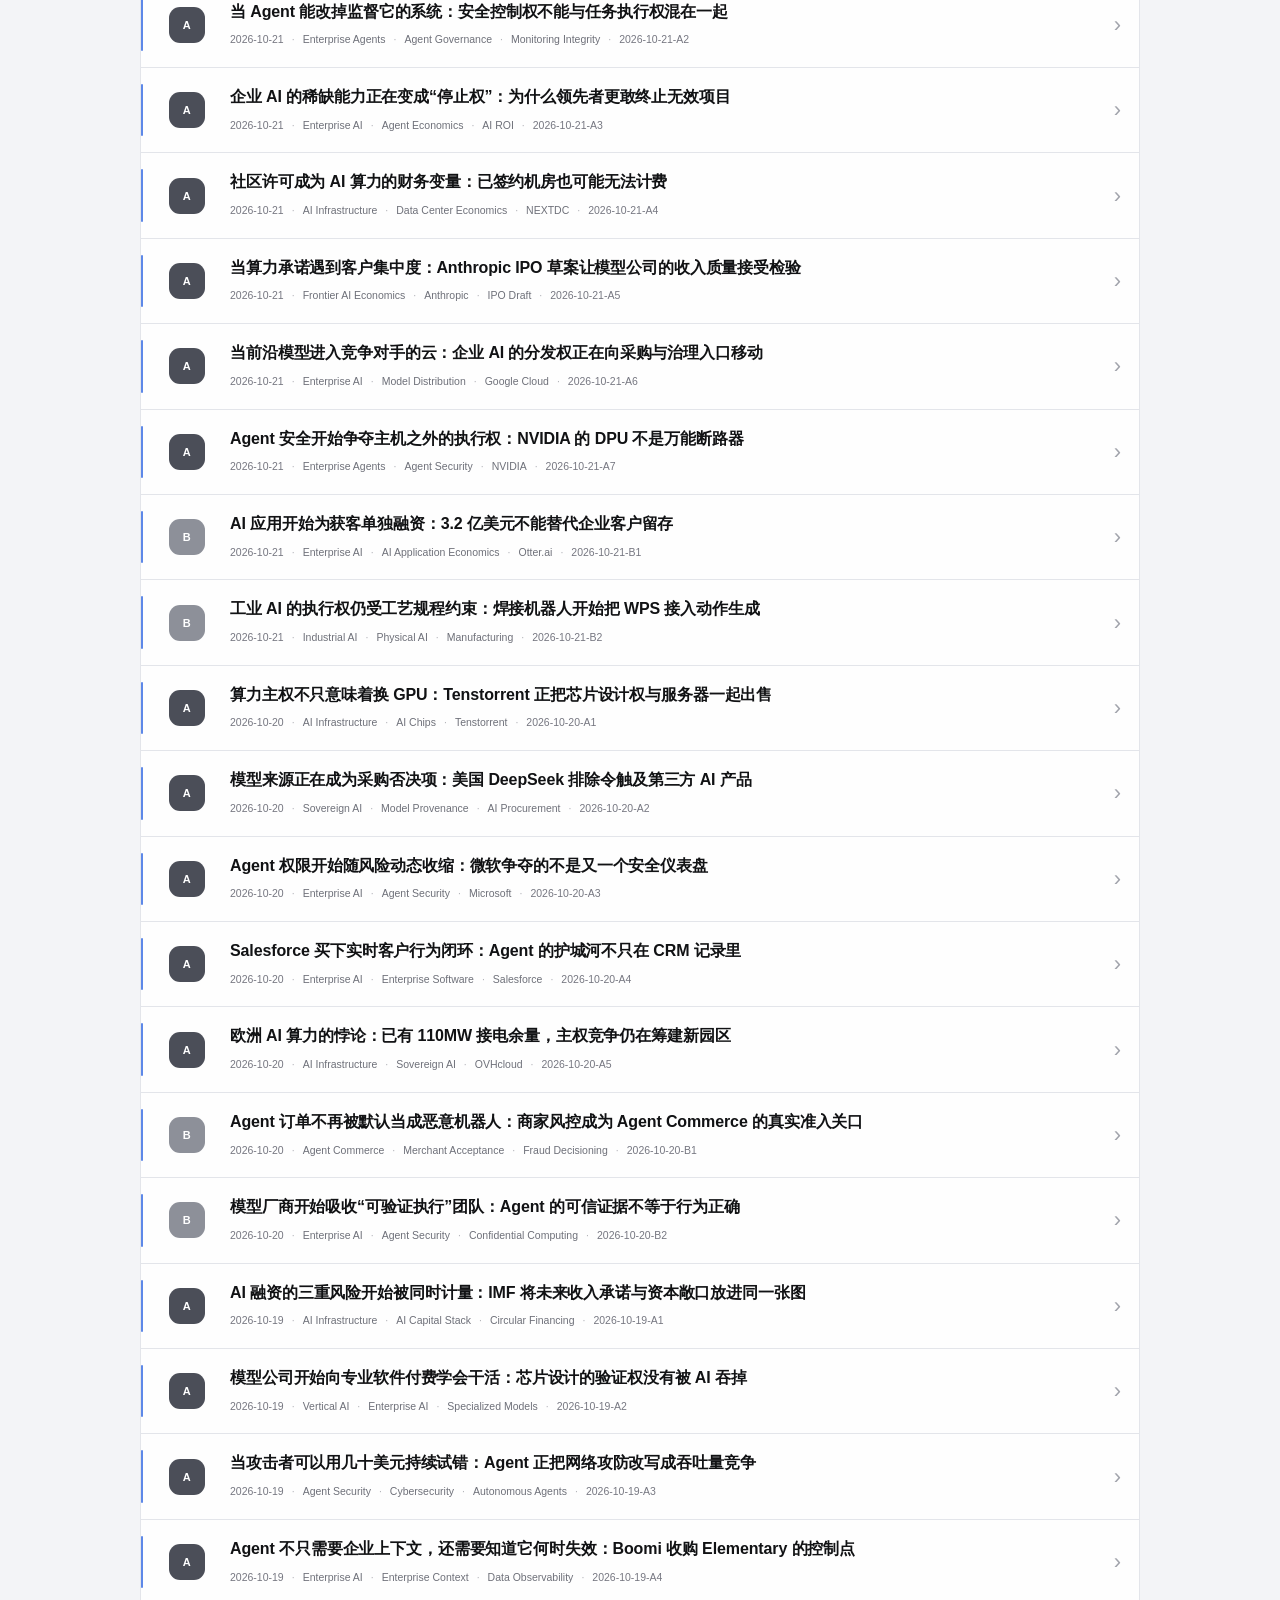
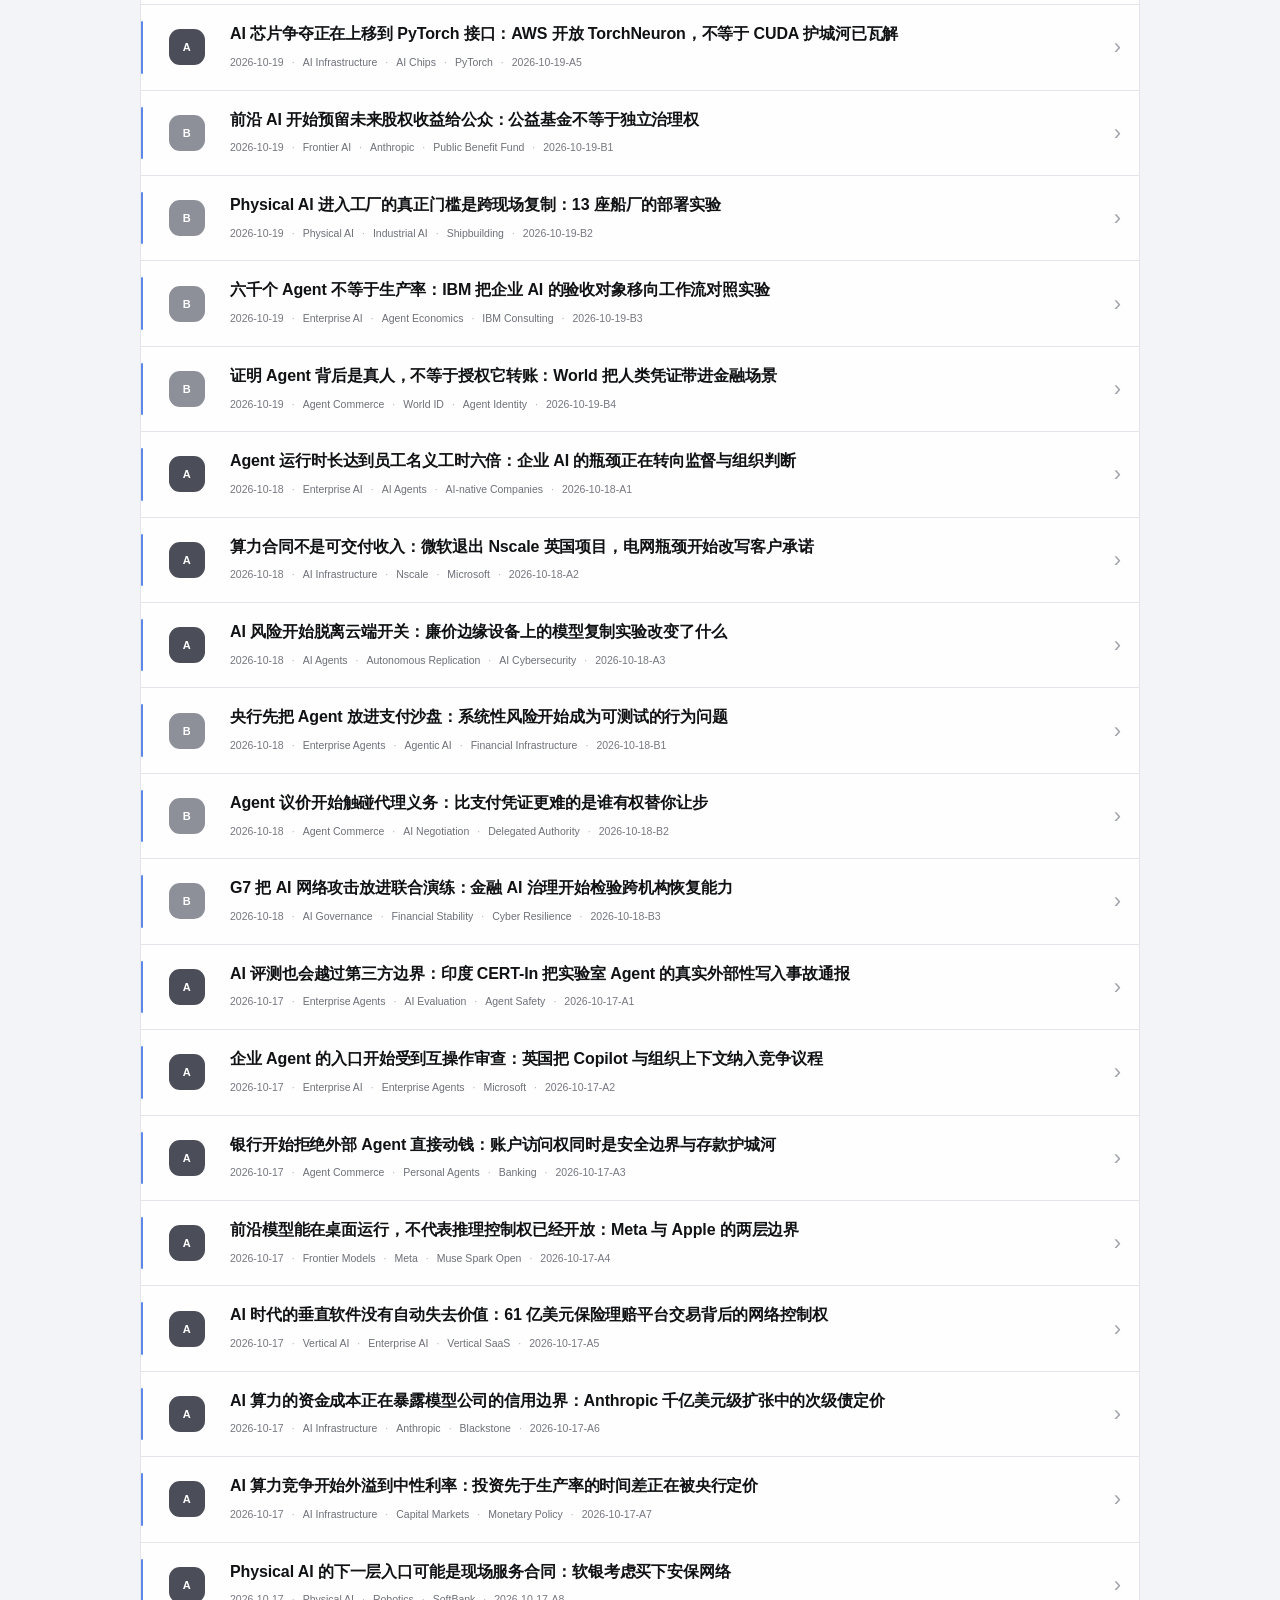
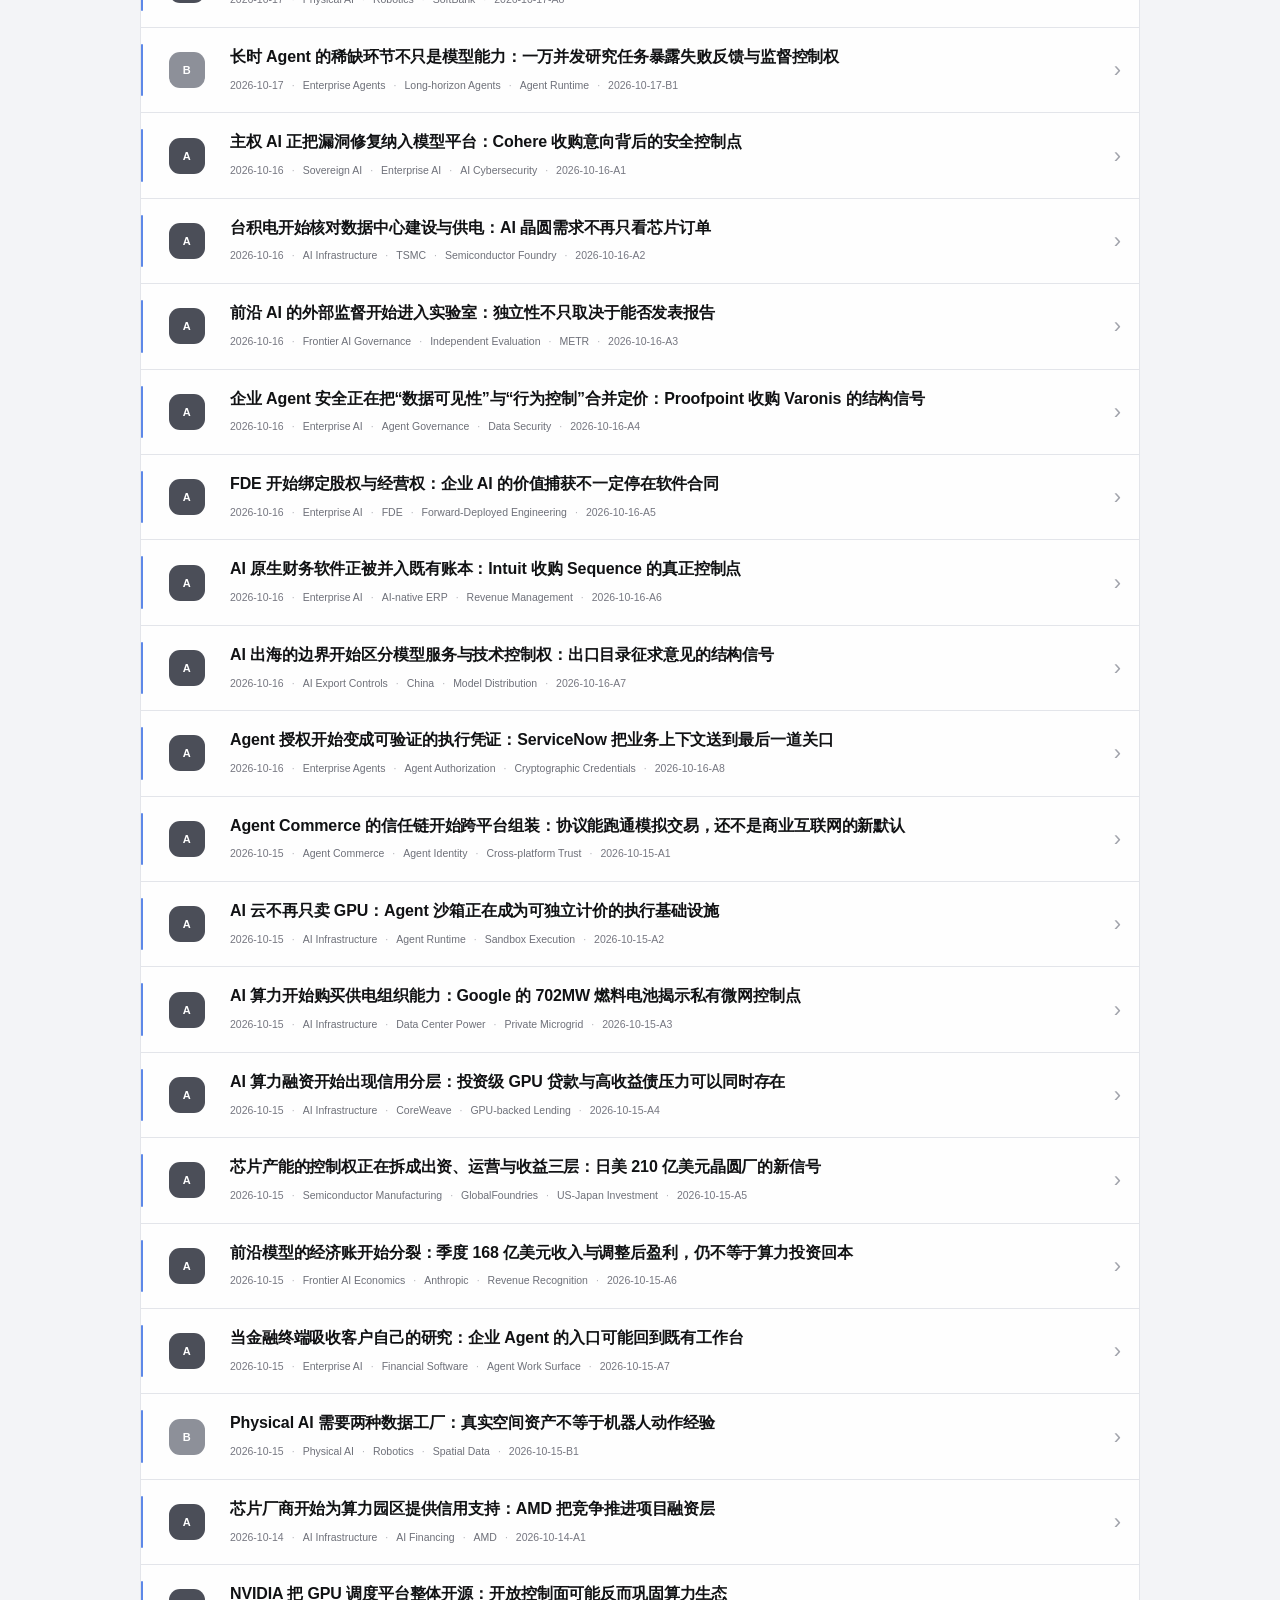
==== commit deef824c: "Fix public URL sharing fallback" ====
--- a/index.html
+++ b/index.html
@@ -57,7 +57,7 @@
 function esc(v){return String(v??'').replace(/[&<>"']/g,c=>({'&':'&amp;','<':'&lt;','>':'&gt;','"':'&quot',"'":'&#39;'}[c]))}
 function showToast(text){toast.textContent=text;toast.classList.add('visible');clearTimeout(toastTimer);toastTimer=setTimeout(()=>toast.classList.remove('visible'),1600)}
 function rememberReturn(){try{sessionStorage.setItem(RETURN_SCROLL_KEY,String(window.scrollY))}catch{}}
-async function copyPublicUrl(){try{await navigator.clipboard.writeText(PUBLIC_URL);showToast('公网地址已复制')}catch{showToast('复制失败，请长按地址复制')}}
+async function copyPublicUrl(){try{await navigator.clipboard.writeText(PUBLIC_URL);showToast('公网地址已复制');return}catch{}if(!qrDialog.open)qrDialog.showModal();const range=document.createRange();range.selectNodeContents(document.getElementById('publicUrl'));const selection=window.getSelection();selection.removeAllRanges();selection.addRange(range);let copied=false;try{copied=document.execCommand('copy')}catch{}if(copied){selection.removeAllRanges();showToast('公网地址已复制')}else{showToast('请长按选中的地址复制')}}
 async function sharePublicUrl(){if(navigator.share){try{await navigator.share({title:'VELNAR Intelligence Radar',text:'AI Industry Signals & Strategic Analysis',url:PUBLIC_URL});return}catch(err){if(err&&err.name==='AbortError')return}}await copyPublicUrl()}
 function openMobileAccess(){const coarse=matchMedia('(pointer:coarse)').matches;if(coarse&&navigator.share){sharePublicUrl();return}qrDialog.showModal()}
 mobileOpenBtn.addEventListener('click',openMobileAccess);qrCloseBtn.addEventListener('click',()=>qrDialog.close());copyUrlBtn.addEventListener('click',copyPublicUrl);shareUrlBtn.addEventListener('click',sharePublicUrl);qrDialog.addEventListener('click',e=>{if(e.target===qrDialog)qrDialog.close()});
